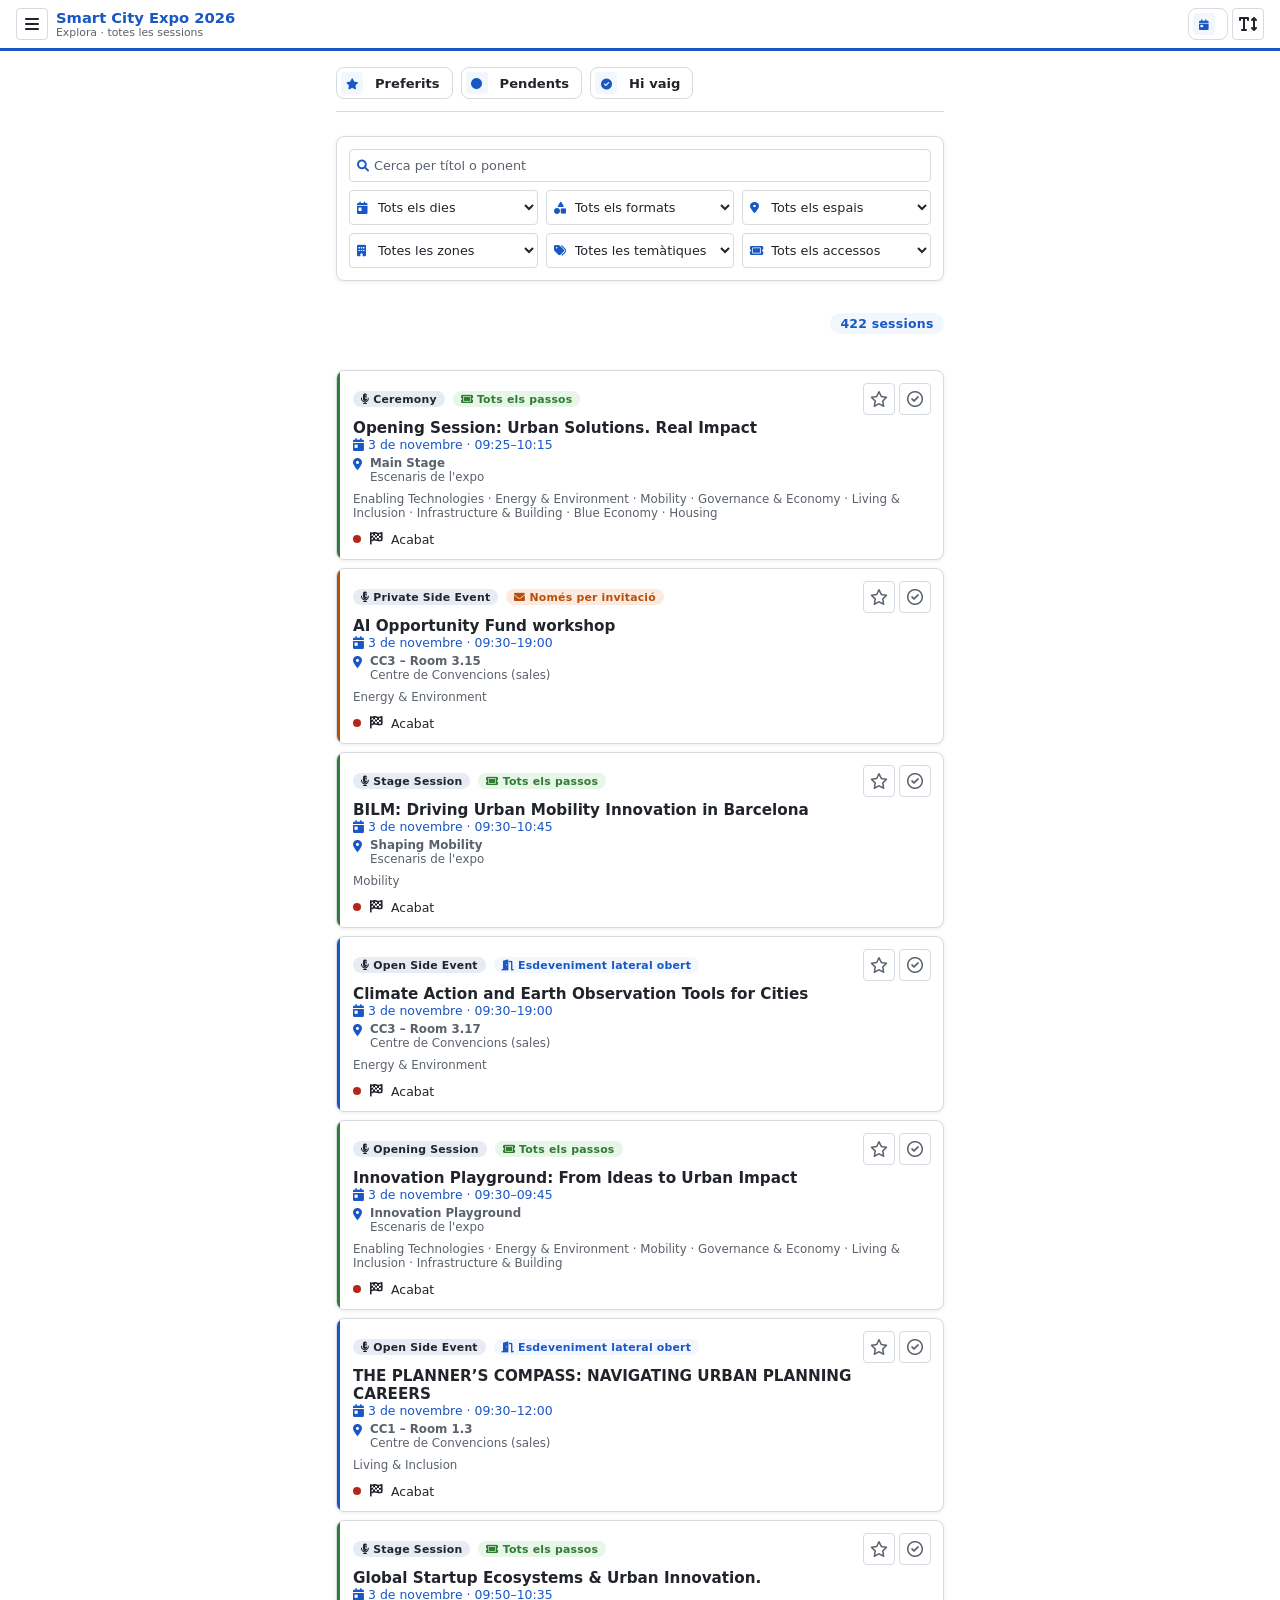
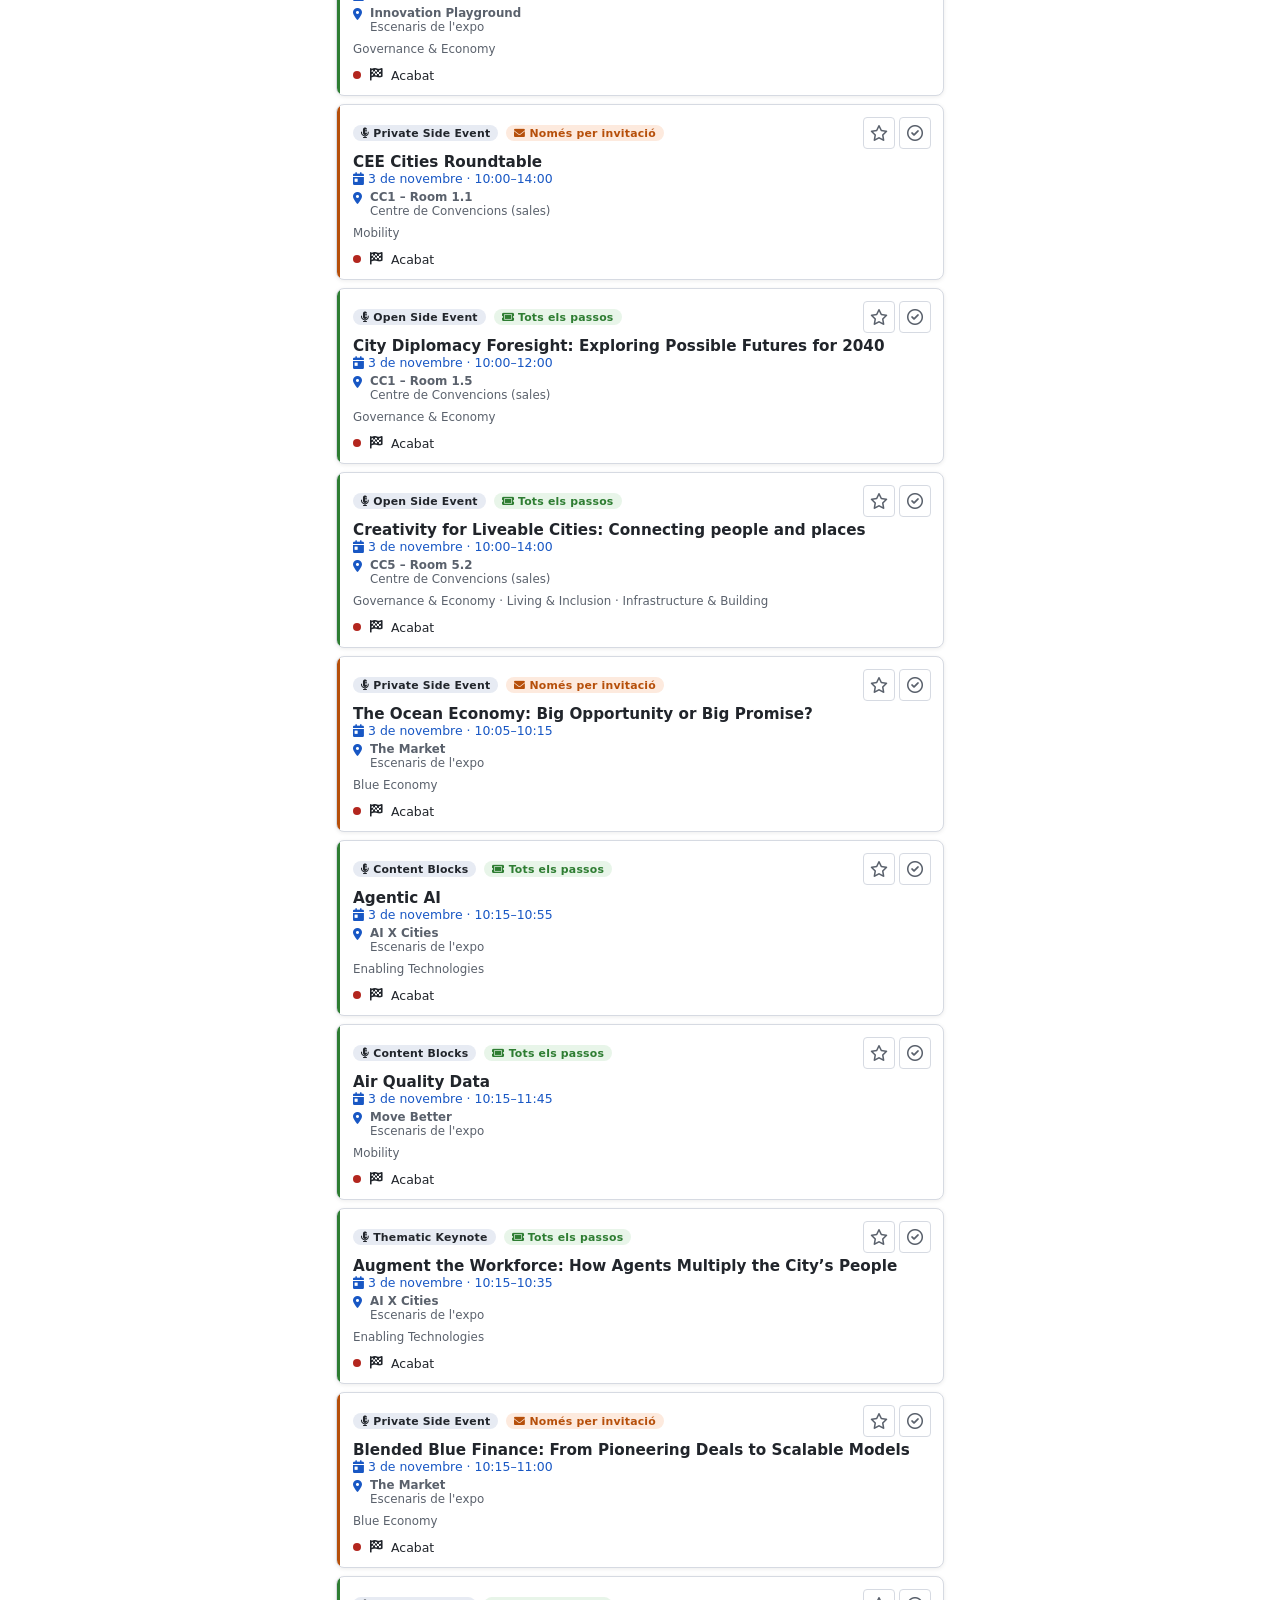
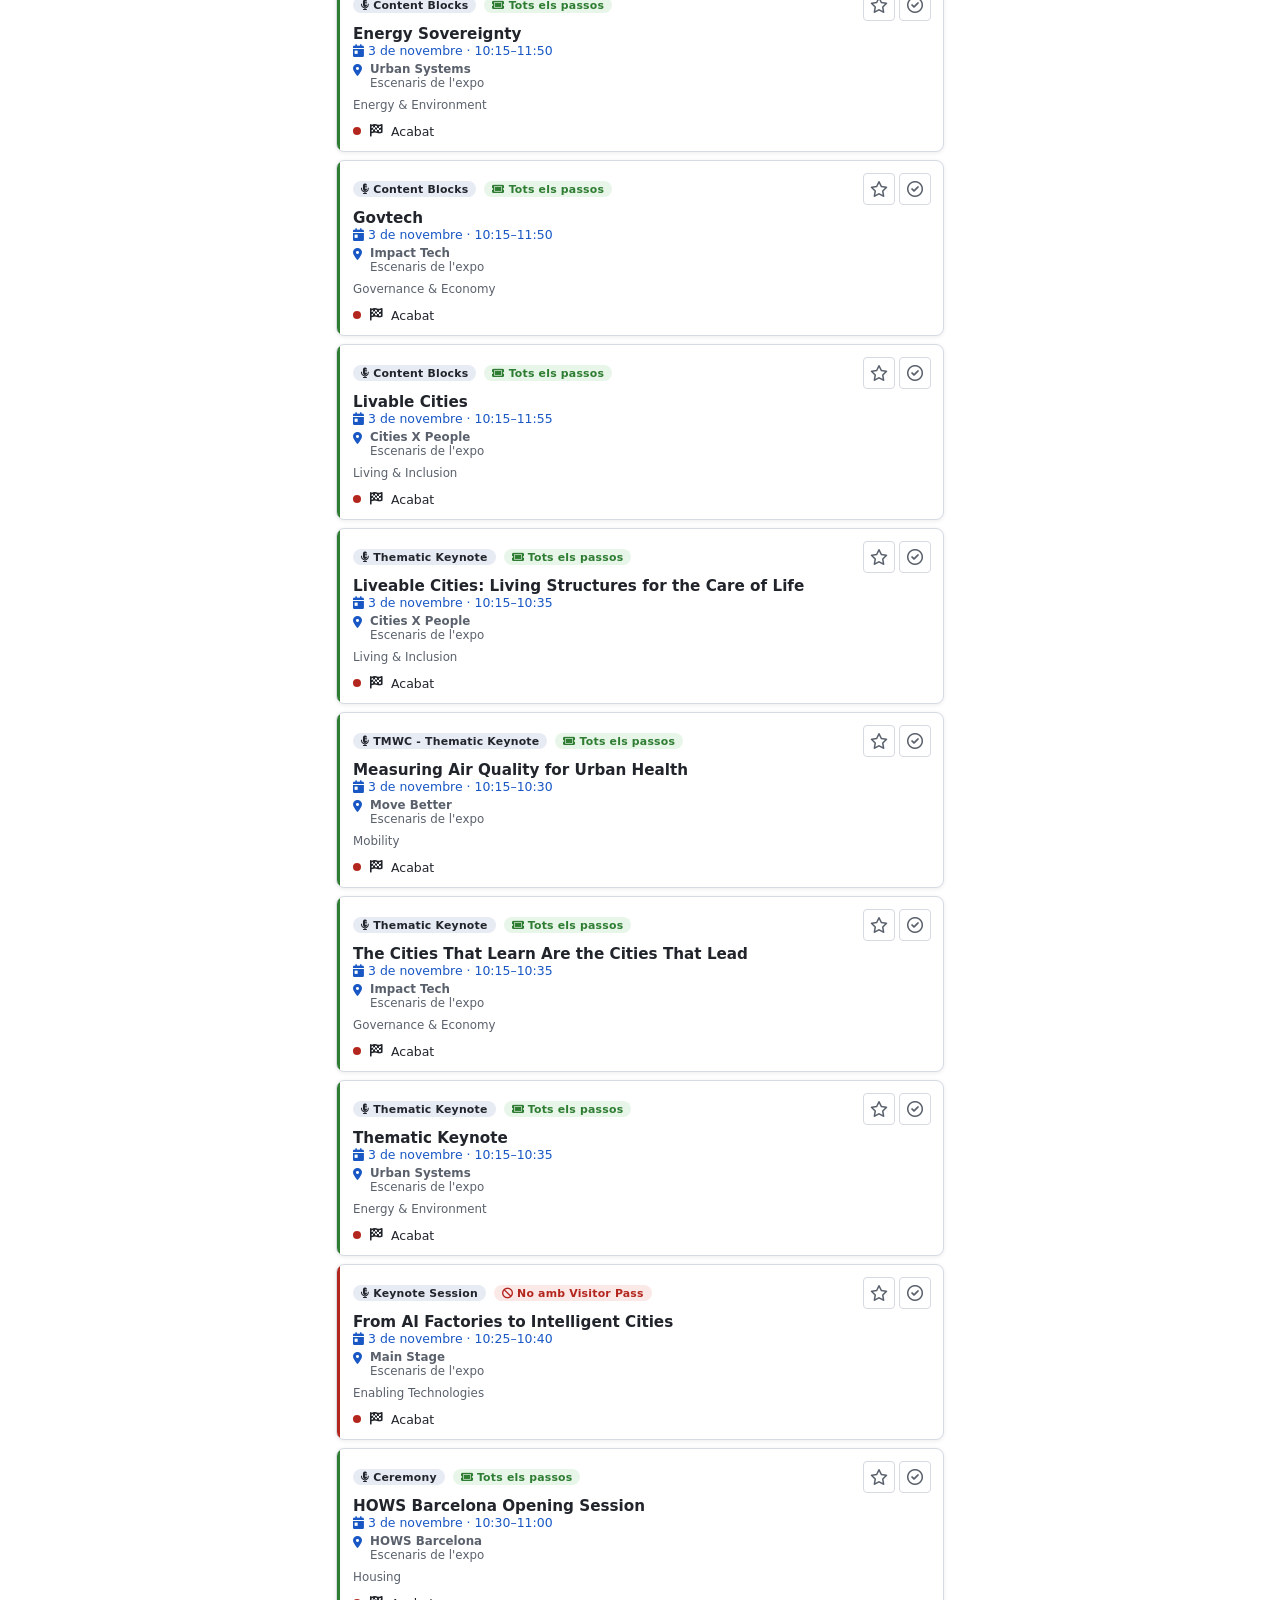
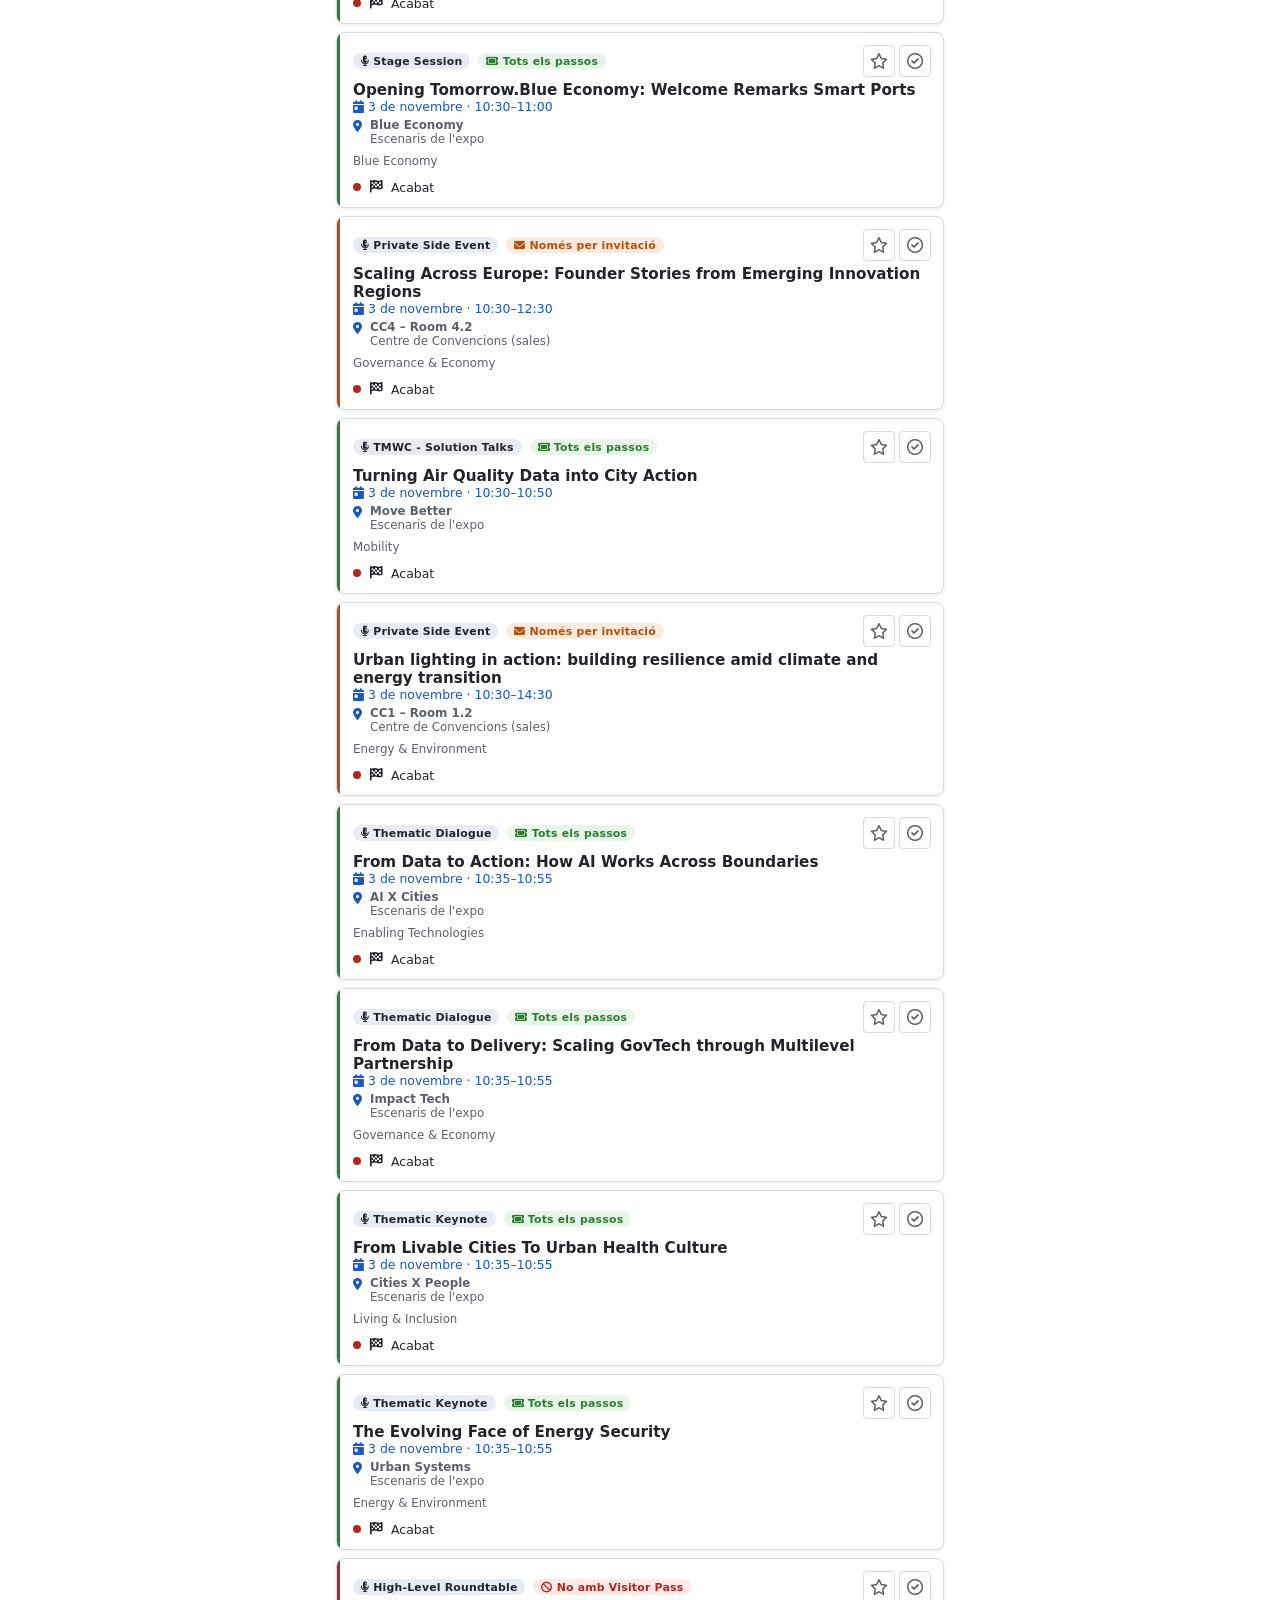
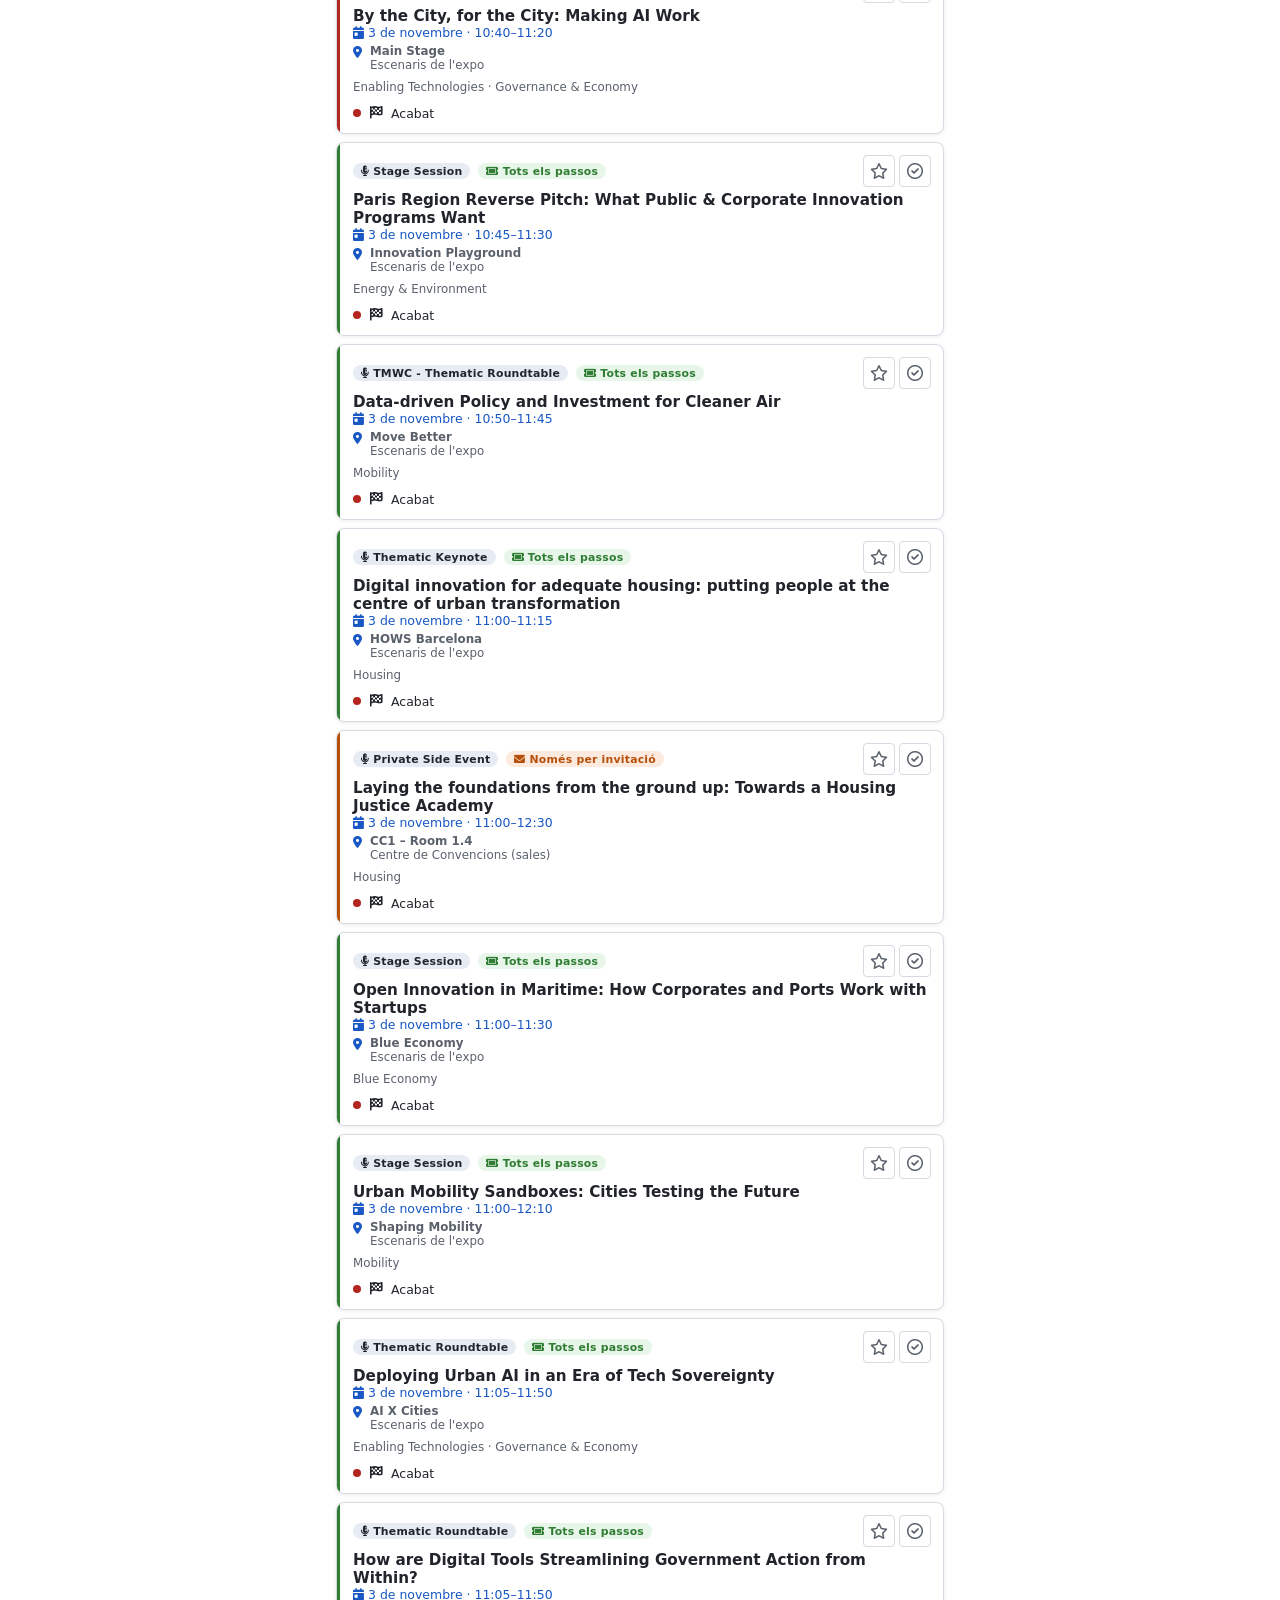
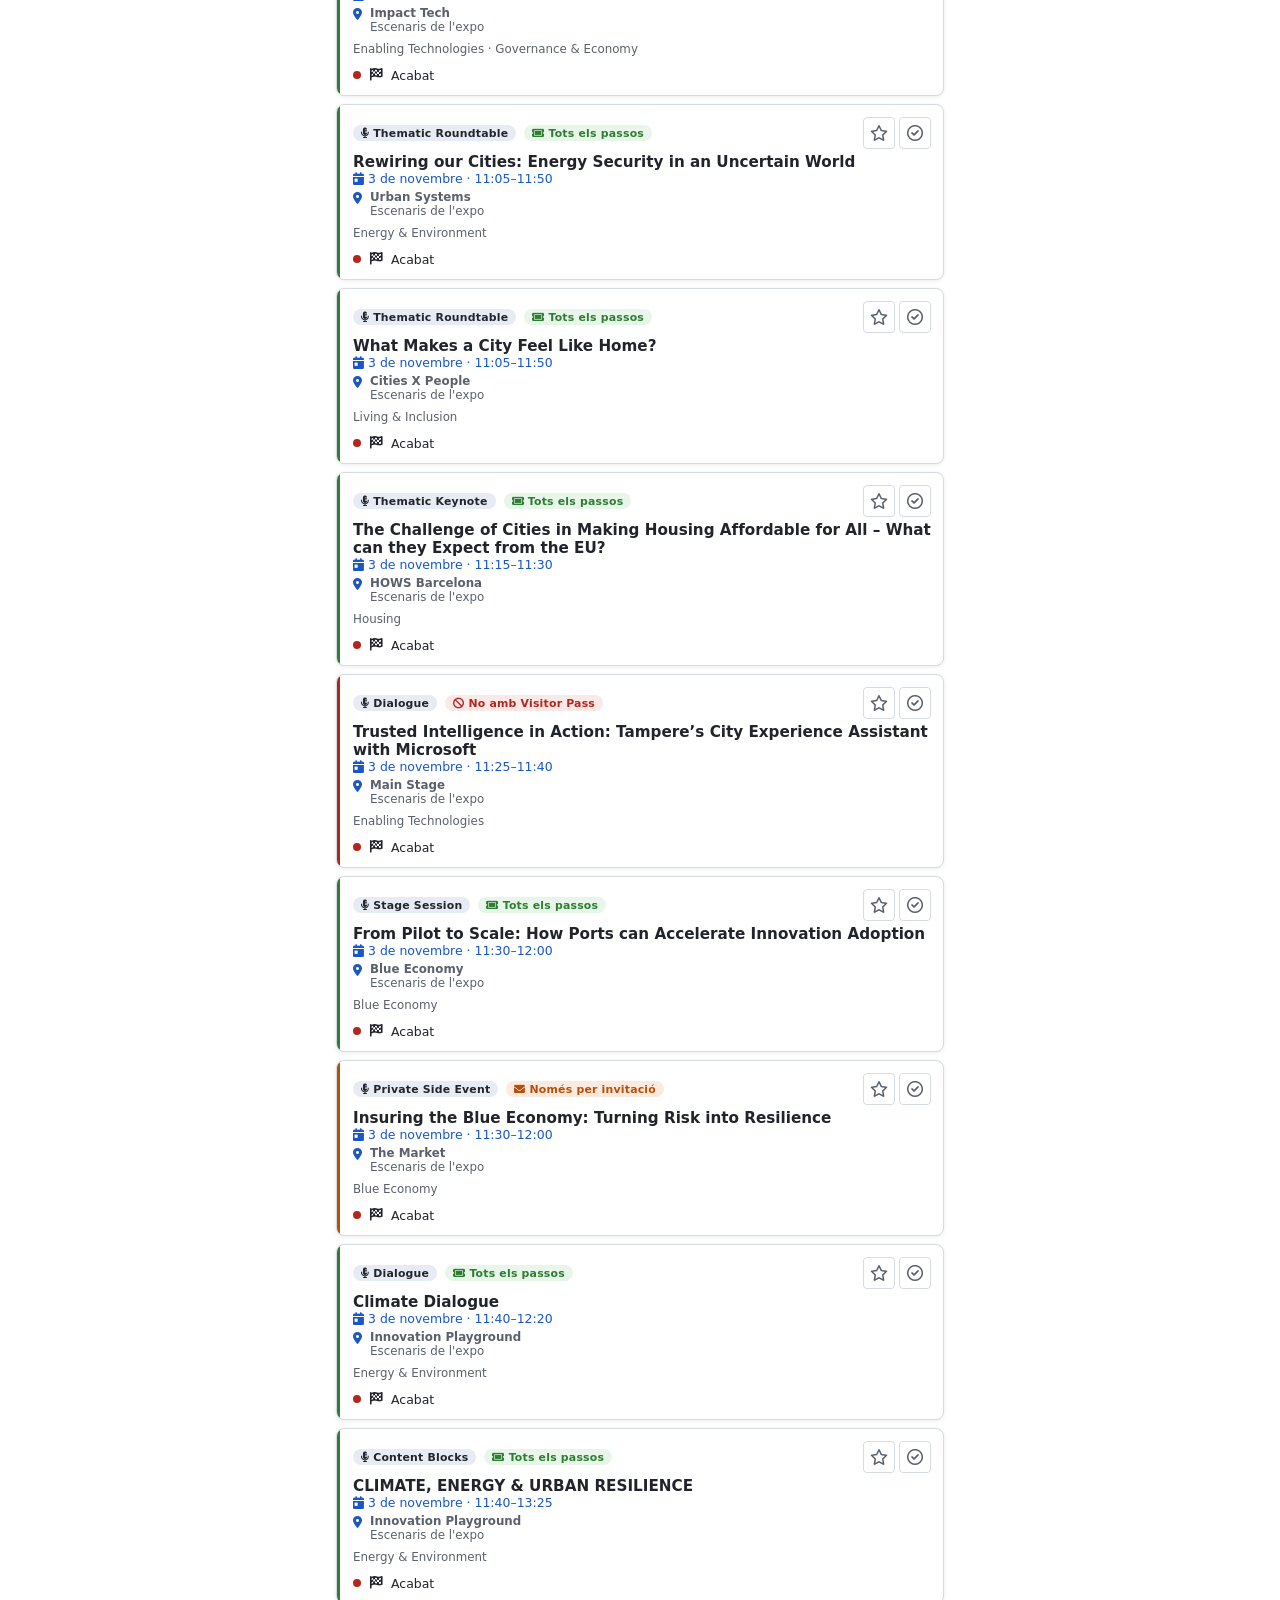
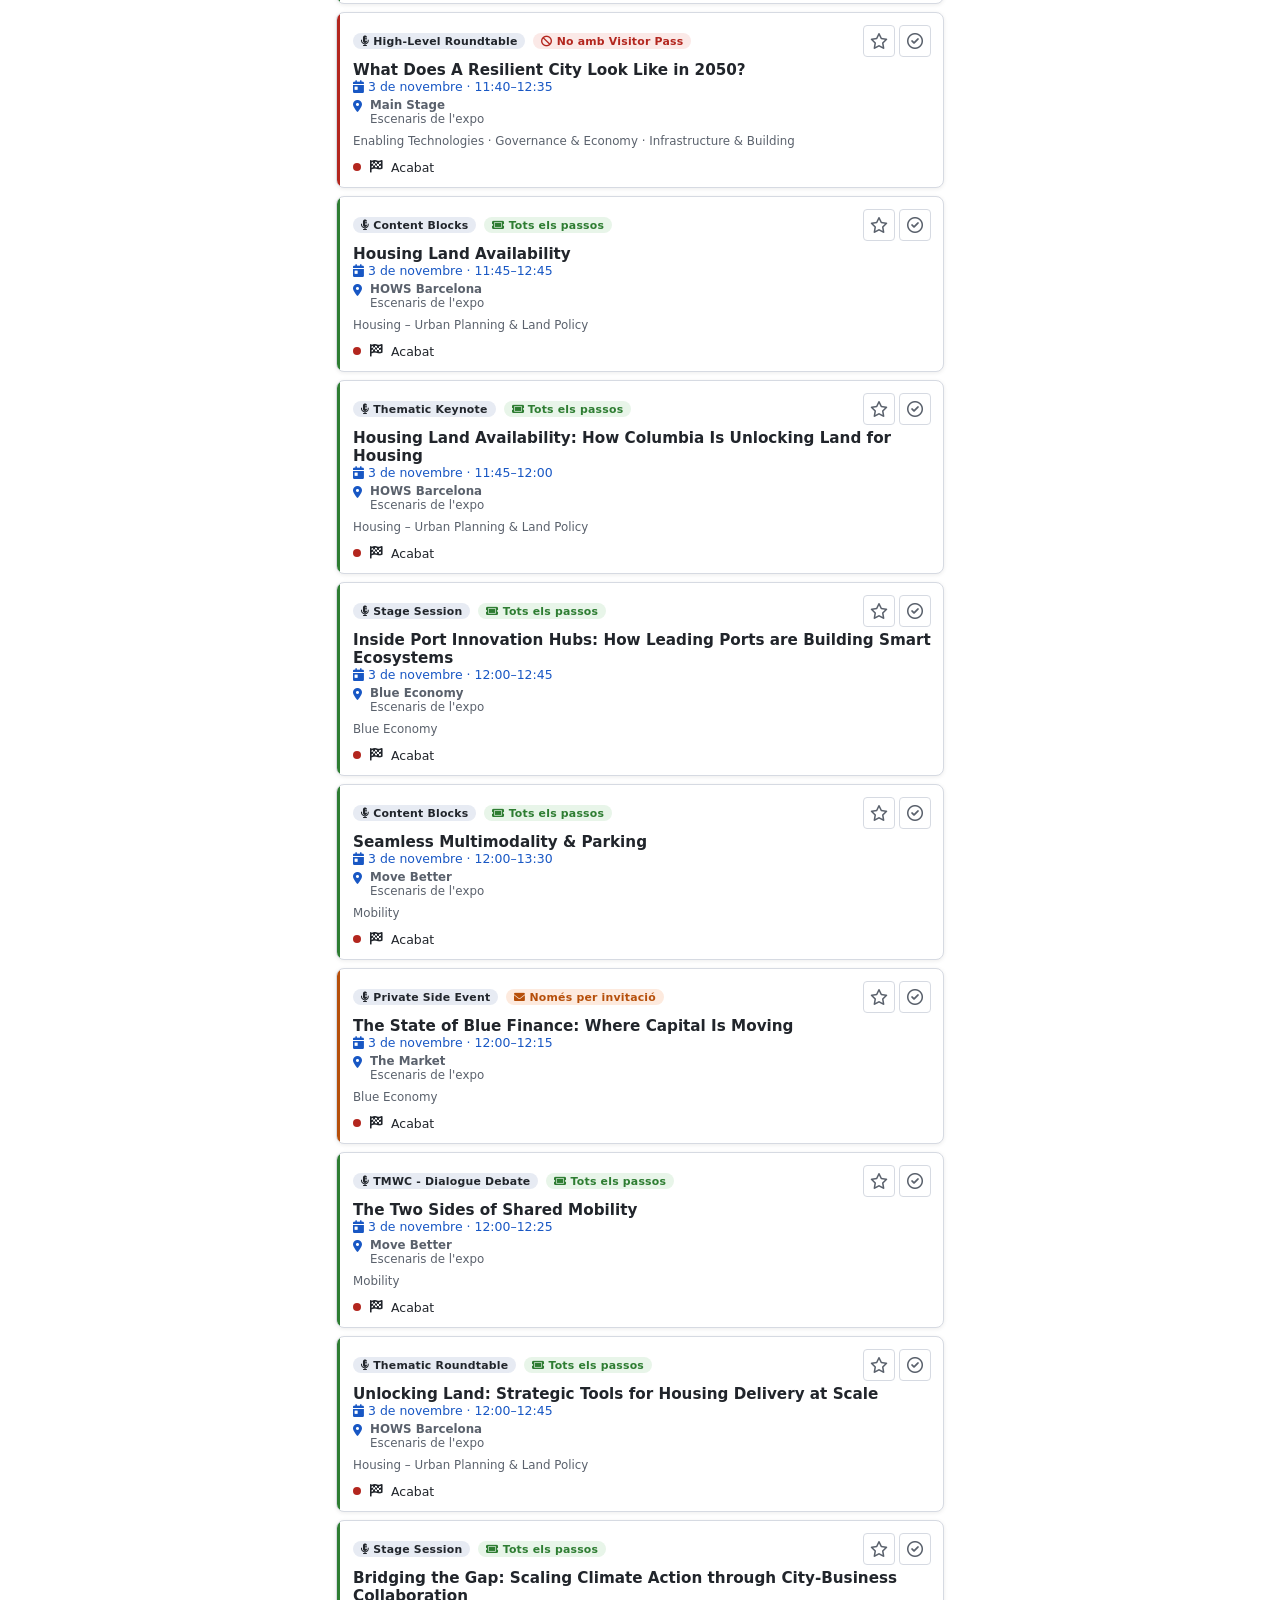
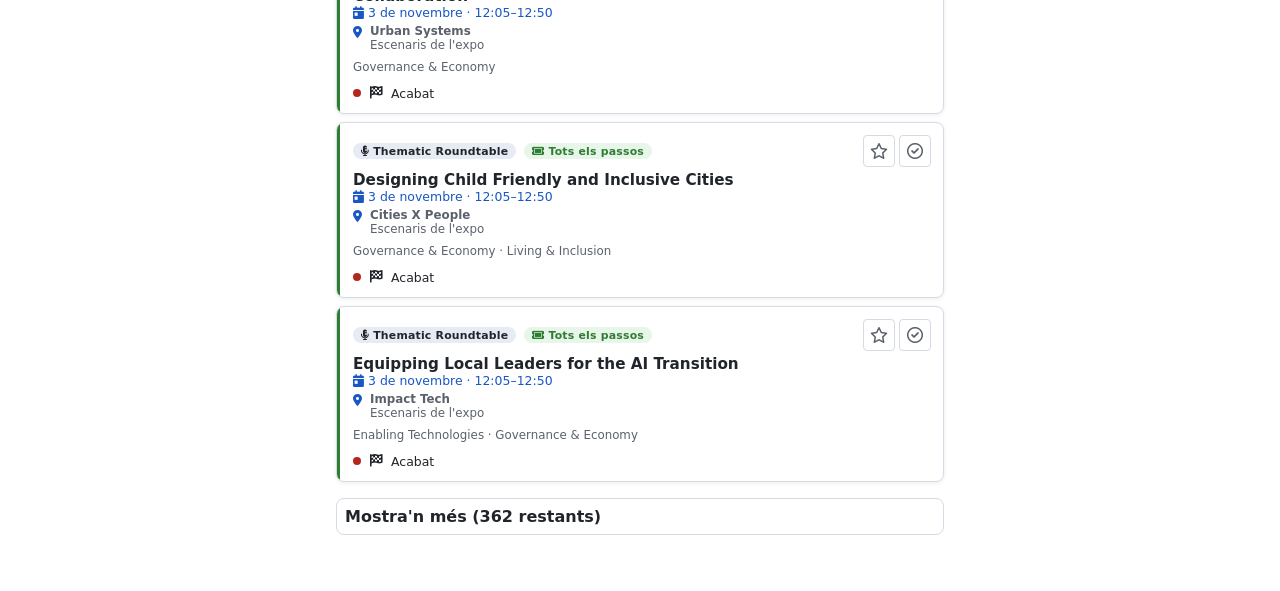
==== index.html @ 7991a7ec "Publish Smart City Expo 2026 guide Co-authored-by: Copilot <223556219+Copilot@users.noreply.github.c" ====
<!doctype html>
<html lang="ca" data-ds-skin="neutra">
<head>
  <meta charset="utf-8">
  <meta name="viewport" content="width=device-width, initial-scale=1, viewport-fit=cover">
  <title>Explora · Smart City Expo 2026</title>
  <meta name="description" content="Cerca i filtra totes les sessions del Smart City Expo World Congress 2026 (guia de butxaca no oficial).">
  <link rel="manifest" href="manifest.json">
  <meta name="theme-color" content="#1857c4">
  <link rel="icon" href="assets/icons/icon.svg" type="image/svg+xml">
  <link rel="stylesheet" href="assets/fontawesome/css/all.min.css">
  <link rel="stylesheet" href="assets/css/tokens.css">
  <link rel="stylesheet" href="assets/css/skins/skin-neutra.css">
  <link rel="stylesheet" href="assets/css/base.css">
  <link rel="stylesheet" href="assets/css/layout.css">
  <link rel="stylesheet" href="assets/css/components/card.css">
  <link rel="stylesheet" href="assets/css/components/badge.css">
  <link rel="stylesheet" href="assets/css/components/alert.css">
  <link rel="stylesheet" href="assets/css/components/status.css">
  <link rel="stylesheet" href="assets/css/components/button.css">
  <link rel="stylesheet" href="assets/css/components/input.css">
  <link rel="stylesheet" href="assets/css/components/empty.css">
  <link rel="stylesheet" href="assets/css/components/spinner.css">
  <link rel="stylesheet" href="assets/css/components/modal.css">
  <link rel="stylesheet" href="assets/css/components/tabbar.css">
  <link rel="stylesheet" href="assets/css/components/typography.css">
  <link rel="stylesheet" href="assets/css/app.css">
  <script src="assets/css/router.js"></script>
  <script src="assets/css/components/modal.js"></script>
  <script src="assets/css/components/tabbar.js"></script>
  <script src="js/config.js"></script>
</head>
<body>
  <a class="ds-skip-link" href="#main-content">Salta al contingut principal</a>

  <header class="sce-header-wrap">
    <div class="ds-site-header">
      <button class="ds-icon-button sce-header__menu-btn" id="btn-open-nav" type="button" aria-haspopup="dialog" aria-controls="dlg-nav" aria-label="Obre el menú de navegació">
        <i class="fa-solid fa-bars" aria-hidden="true"></i>
      </button>
      <div class="ds-site-header__text">
        <p class="ds-site-header__title">Smart City Expo 2026</p>
        <p class="ds-site-header__subtitle" id="sce-header-subtitle">Explora · totes les sessions</p>
      </div>
      <div class="sce-header__actions">
        <button class="ds-button ds-button--sm ds-button--ghost sce-header__date-btn" id="btn-open-plan" type="button" aria-haspopup="dialog" aria-controls="dlg-plan">
          <i class="fa-solid fa-calendar-day" aria-hidden="true"></i>
          <span class="sce-sr-only">Mode Ara / Planificar</span>
        </button>
        <button class="ds-icon-button sce-header__fontsize-btn" id="btn-fontsize" type="button" aria-label="Augmenta la mida de la lletra">
          <i class="fa-solid fa-text-height" aria-hidden="true"></i>
        </button>
      </div>
    </div>
  </header>

  <div id="sce-backup-reminder"></div>

  <main id="main-content" class="ds-main" tabindex="-1">
    <div class="sce-filters" role="group" aria-label="Filtres" style="padding:0 0 var(--ds-space-3);">
      <button class="ds-button ds-button--sm ds-button--ghost" id="btn-filter-preferits" type="button">
        <i class="fa-solid fa-star" aria-hidden="true"></i> Preferits
      </button>
      <button class="ds-button ds-button--sm ds-button--ghost" id="btn-filter-pendents" type="button">
        <i class="fa-solid fa-circle" aria-hidden="true"></i> Pendents
      </button>
      <button class="ds-button ds-button--sm ds-button--ghost" id="btn-filter-triats" type="button">
        <i class="fa-solid fa-circle-check" aria-hidden="true"></i> Hi vaig
      </button>
    </div>

    <div class="sce-explora-toolbar">
      <div class="sce-select-icon">
        <i class="fa-solid fa-magnifying-glass" aria-hidden="true"></i>
        <label class="sce-sr-only" for="sce-search">Cerca per títol o ponent</label>
        <input class="ds-input" type="search" id="sce-search" placeholder="Cerca per títol o ponent" autocomplete="off">
      </div>

      <div class="sce-select-icon">
        <i class="fa-solid fa-calendar-day" aria-hidden="true"></i>
        <label class="sce-sr-only" for="sce-filter-day">Filtra per dia</label>
        <select class="ds-input" id="sce-filter-day">
          <option value="">Tots els dies</option>
        </select>
      </div>

      <div class="sce-select-icon">
        <i class="fa-solid fa-shapes" aria-hidden="true"></i>
        <label class="sce-sr-only" for="sce-filter-format">Filtra per format</label>
        <select class="ds-input" id="sce-filter-format">
          <option value="">Tots els formats</option>
        </select>
      </div>

      <div class="sce-select-icon">
        <i class="fa-solid fa-location-dot" aria-hidden="true"></i>
        <label class="sce-sr-only" for="sce-filter-venue">Filtra per espai</label>
        <select class="ds-input" id="sce-filter-venue">
          <option value="">Tots els espais</option>
        </select>
      </div>

      <div class="sce-select-icon">
        <i class="fa-solid fa-building" aria-hidden="true"></i>
        <label class="sce-sr-only" for="sce-filter-zone">Filtra per zona</label>
        <select class="ds-input" id="sce-filter-zone">
          <option value="">Totes les zones</option>
        </select>
      </div>

      <div class="sce-select-icon">
        <i class="fa-solid fa-tags" aria-hidden="true"></i>
        <label class="sce-sr-only" for="sce-filter-track">Filtra per temàtica</label>
        <select class="ds-input" id="sce-filter-track">
          <option value="">Totes les temàtiques</option>
        </select>
      </div>

      <div class="sce-select-icon">
        <i class="fa-solid fa-ticket" aria-hidden="true"></i>
        <label class="sce-sr-only" for="sce-filter-access">Filtra per accés</label>
        <select class="ds-input" id="sce-filter-access">
          <option value="">Tots els accessos</option>
        </select>
      </div>
    </div>

    <div class="sce-explora-results">
      <span class="ds-badge ds-badge--primary sce-results-pill" id="sce-results-count">0</span>
    </div>

    <div id="sce-explora-list" aria-live="polite" style="display:flex; flex-direction:column; gap: var(--ds-space-2);">
      <p class="ds-text ds-text--sm ds-text--muted sce-loading"><span class="ds-spinner"></span> Carregant el catàleg…</p>
    </div>
  </main>

  <!-- Tabbar amagada (app.css .ds-tabbar) — substituïda pel menú
       hamburguesa (#dlg-nav, més avall). -->
  <nav class="ds-tabbar" aria-label="Navegació principal">
    <a class="ds-tabbar__item" data-tab="index" href="index.html"><i class="fa-solid fa-magnifying-glass" aria-hidden="true"></i><span>Explora</span></a>
    <a class="ds-tabbar__item" data-tab="ara" href="ara.html"><i class="fa-solid fa-bolt" aria-hidden="true"></i><span>Ara</span></a>
  </nav>

  <dialog class="ds-modal ds-modal--sm" id="dlg-plan" aria-labelledby="dlg-plan-title">
    <div class="ds-modal__header">
      <p class="ds-modal__title" id="dlg-plan-title">Ara o planificar?</p>
      <button class="ds-icon-button" data-ds-modal-close aria-label="Tanca"><i class="fa-solid fa-xmark" aria-hidden="true"></i></button>
    </div>
    <div class="ds-modal__body">
      <div class="sce-plan-toggle" role="group" aria-label="Mode">
        <button class="ds-button ds-button--sm" id="btn-mode-ara" type="button">Ara</button>
        <button class="ds-button ds-button--sm ds-button--ghost" id="btn-mode-planificar" type="button">Planificar</button>
      </div>
      <div class="sce-plan-fields" id="sce-plan-fields" hidden>
        <div>
          <label class="ds-text ds-text--sm" for="sce-plan-date">Data</label>
          <input class="ds-input" type="date" id="sce-plan-date">
        </div>
        <div>
          <label class="ds-text ds-text--sm" for="sce-plan-time">Hora</label>
          <input class="ds-input" type="time" id="sce-plan-time">
        </div>
      </div>
      <p class="ds-text ds-text--sm ds-text--muted" style="margin-top:var(--ds-space-3);">Totes les hores són de Barcelona (Europe/Madrid), independentment del teu dispositiu.</p>
    </div>
  </dialog>

  <dialog class="ds-modal ds-modal--sm" id="dlg-nav" aria-labelledby="dlg-nav-title">
    <div class="ds-modal__header">
      <p class="ds-modal__title" id="dlg-nav-title">Menú</p>
      <button class="ds-icon-button" data-ds-modal-close aria-label="Tanca"><i class="fa-solid fa-xmark" aria-hidden="true"></i></button>
    </div>
    <div class="ds-modal__body">
      <nav class="sce-nav-menu" aria-label="Navegació principal">
        <a class="sce-nav-menu__item" data-nav-page="index" href="index.html">
          <span class="sce-nav-menu__icon"><i class="fa-solid fa-magnifying-glass" aria-hidden="true"></i></span>
          <span class="sce-nav-menu__text">
            <span class="sce-nav-menu__title">Explora</span>
            <span class="sce-nav-menu__desc">Cerca i filtra totes les sessions del congrés.</span>
          </span>
        </a>
        <a class="sce-nav-menu__item" data-nav-page="ara" href="ara.html">
          <span class="sce-nav-menu__icon"><i class="fa-solid fa-bolt" aria-hidden="true"></i></span>
          <span class="sce-nav-menu__text">
            <span class="sce-nav-menu__title">Ara</span>
            <span class="sce-nav-menu__desc">Què està en curs, què comença aviat i què ve després.</span>
          </span>
        </a>
      </nav>
      <hr class="sce-nav-menu__divider">
      <div class="sce-backup-actions">
        <button class="ds-button ds-button--sm ds-button--ghost" id="btn-backup-save" type="button">
          <i class="fa-solid fa-download" aria-hidden="true"></i> Desa una còpia
        </button>
        <button class="ds-button ds-button--sm ds-button--ghost" id="btn-backup-restore" type="button">
          <i class="fa-solid fa-upload" aria-hidden="true"></i> Restaura una còpia
        </button>
        <input type="file" id="sce-backup-file" accept="application/json" hidden>
      </div>
      <p class="ds-text ds-text--sm ds-text--muted">Preferits i "hi vaig" es guarden només en aquest navegador — Safari els pot esborrar si no obres l'app en uns dies. Fes una còpia de tant en tant.</p>
      <p class="ds-text ds-text--sm ds-text--muted"><strong>Guia de butxaca no oficial · 3–5 nov, Barcelona.</strong> Sense cap relació amb Fira de Barcelona ni amb l'organització del congrés. Font de les dades: smartcityexpo.com/agenda.</p>
    </div>
  </dialog>

  <dialog class="ds-modal ds-modal--fit" id="dlg-fitxa" aria-labelledby="dlg-fitxa-title">
    <div class="ds-modal__header">
      <p class="ds-modal__title" id="dlg-fitxa-title">Fitxa de la sessió</p>
      <button class="ds-icon-button" data-ds-modal-close aria-label="Tanca"><i class="fa-solid fa-xmark" aria-hidden="true"></i></button>
    </div>
    <div class="ds-modal__body" id="dlg-fitxa-body"></div>
  </dialog>

  <script src="js/fontsize.js"></script>
  <script src="js/navmenu.js"></script>
  <script src="js/planmode.js"></script>
  <script src="js/backup.js"></script>
  <script src="js/explora.js"></script>
</body>
</html>
---- assets/css/tokens.css ----
/* ============================================================
   design-system / tokens.css
   Tokens estructurals compartits (espaiat, radi, ombra, tipografia
   de reserva, transició). NO conté color — el color el defineix
   cada skin (veure skins/), perquè és el que canvia d'identitat
   visual entre apps. Carregar SEMPRE abans d'una skin.
   ============================================================ */

:root {
  /* Escala d'espaiat — substitueix les mesures ad-hoc trobades a
     cada app (px/em barrejats a mapaActes, rem inconsistent a la
     resta). Un sol nom per pas, en rem. */
  --ds-space-1: 0.25rem;
  --ds-space-2: 0.5rem;
  --ds-space-3: 0.75rem;
  --ds-space-4: 1rem;
  --ds-space-5: 1.25rem;
  --ds-space-6: 1.5rem;
  --ds-space-8: 2rem;
  --ds-space-10: 2.5rem;
  --ds-space-12: 3rem;

  /* Escala de radi — basada en justificacioGeneralitat/www (la més
     completa trobada a l'inventari), amb --ds-radius-pill afegit
     per a badges en forma de píndola. */
  --ds-radius-sm: 4px;
  --ds-radius: 8px;
  --ds-radius-lg: 16px;
  --ds-radius-pill: 999px;

  /* Ombres */
  --ds-shadow-sm: 0 1px 4px rgba(0, 0, 0, 0.08);
  --ds-shadow: 0 2px 12px rgba(0, 0, 0, 0.12);
  --ds-shadow-lg: 0 8px 32px rgba(0, 0, 0, 0.16);

  /* Transicions */
  --ds-transition: 180ms ease;

  /* Duotone (Font Awesome Pro) — opacitat de la capa secundària. FA usa 0.4
     per defecte; 0.38 lliga una mica millor amb les capses d'icona. La skin
     fosca la puja (veure skins/skin-contrast.css). Única variable de runtime
     de FA que el design-system fixa; no afecta fa-solid/fa-regular. */
  --fa-secondary-opacity: 0.38;

  /* Tipografia — valor de reserva neutre; cada skin el pot
     sobreescriure (p. ex. skin-ajuntament usa 'Assistant'). */
  --ds-font: system-ui, -apple-system, BlinkMacSystemFont, 'Segoe UI', sans-serif;
  --ds-font-mono: ui-monospace, 'Cascadia Code', 'Consolas', 'SFMono-Regular', 'Menlo', monospace;

  /* Amplada màxima de contingut, per a l'esquelet de pàgina
     (layout.css) — mateix valor que fa servir s360_eix1_seu. */
  --ds-content-max-width: 860px;
}
---- assets/css/skins/skin-neutra.css ----
/* ============================================================
   design-system / skins / skin-neutra.css
   Skin per defecte per a eines personals (ControlDePresencia,
   _panell): blaus/grisos neutres, font de sistema, amb variant
   fosca (basat en el dark mode ja existent a _panell/style.css,
   l'única app amb aquesta implementació).

   Cada regla va sota :root[data-ds-skin="neutra"] perquè
   skin.js pugui alternar skins en calent sense recarregar la
   pàgina (només cal tenir totes les skins carregades i canviar
   l'atribut data-ds-skin de <html>).
   ============================================================ */

:root[data-ds-skin="neutra"] {
  --ds-font: system-ui, -apple-system, BlinkMacSystemFont, 'Segoe UI', sans-serif;

  --ds-color-bg: #eef0f4;
  --ds-color-surface: #ffffff;
  --ds-color-surface-alt: #e7ebf3;
  --ds-color-text: #21252b;
  --ds-color-muted: #5a616c;
  --ds-color-border: #d6dae2;

  --ds-color-primary: #1857c4;
  --ds-color-primary-dark: #0d2a5c;
  --ds-color-primary-light: #e3edfc;
  --ds-color-primary-xlight: #f2f6fd;
  --ds-color-ink-on-primary: #ffffff;

  --ds-color-accent: #e2650f;
  --ds-color-accent-bg: #fdeade;

  /* Verd triat perquè coincideix, de manera independent, amb
     _panell (--running) i amb justificacioGeneralitat/www
     (--c-success) — senyal fiable de "verd d'èxit" real. */
  --ds-color-success: #2e7d32;
  --ds-color-success-bg: #e8f5e9;

  --ds-color-warning: #b64f0a;
  --ds-color-warning-bg: #fdeade;

  /* ControlDePresencia feia servir el mateix to per warning i
     danger; aquí es diferencien amb un vermell real (com
     justificacioGeneralitat/www), disponible per si mai cal. */
  --ds-color-danger: #b3261e;
  --ds-color-danger-bg: #fbe9e7;

  --ds-focus-ring: 0 0 0 3px rgba(24, 87, 196, 0.35);
}

@media (prefers-color-scheme: dark) {
  :root[data-ds-skin="neutra"] {
    --ds-color-bg: #16181d;
    --ds-color-surface: #1f2228;
    --ds-color-surface-alt: #262a31;
    --ds-color-text: #eeeeee;
    --ds-color-muted: #999999;
    --ds-color-border: #333333;

    --ds-color-primary-light: #1c2c47;
    --ds-color-primary-xlight: #182335;

    --ds-color-success-bg: #16281a;
    --ds-color-warning-bg: #33220f;
    --ds-color-danger-bg: #331615;

    --ds-focus-ring: 0 0 0 3px rgba(93, 149, 231, 0.45);
  }
}
---- assets/css/base.css ----
/* ============================================================
   design-system / base.css
   Reset mínim + estils d'element natiu. Depèn de tokens.css i
   d'una skin ja carregada (usa variables --ds-color-*).
   ============================================================ */

* {
  box-sizing: border-box;
}

html {
  background: var(--ds-color-bg);
}

body {
  margin: 0;
  font-family: var(--ds-font);
  color: var(--ds-color-text);
  background: var(--ds-color-bg);
  min-height: 100vh;
  display: flex;
  flex-direction: column;
}

a {
  color: inherit;
}

/* Codi. `pre` i `code` en monoespai; un `<code>` inline «pelat» (fora
   d'un `<pre>`) ja queda com una etiqueta amb fons subtil — mateix
   aspecte que .ds-code (components/typography.css). Els blocs multilínia
   fan servir .ds-code-block (components/code.css). */
code,
kbd,
samp,
pre {
  font-family: var(--ds-font-mono);
}

:not(pre) > code {
  font-size: 0.86em;
  padding: 0.12em 0.4em;
  border-radius: var(--ds-radius-sm);
  /* Relatiu al color del text del context: chip gris sobre fons clar,
     chip translúcid clar sobre fons de color (peu, .ds-panel--solid…). */
  background: color-mix(in srgb, currentColor 8%, transparent);
  border: 1px solid color-mix(in srgb, currentColor 18%, transparent);
}

button,
select,
input,
textarea {
  font: inherit;
}

button,
select,
input {
  border-radius: var(--ds-radius-sm);
}

button:focus-visible,
select:focus-visible,
input:focus-visible,
a:focus-visible,
summary:focus-visible {
  outline: none;
  box-shadow: var(--ds-focus-ring);
}

/* Enllaç "Salta al contingut" — patró ja present a
   ControlDePresencia (main.css), generalitzat aquí. */
.ds-skip-link {
  position: absolute;
  left: -9999px;
  top: var(--ds-space-4);
  z-index: 1000;
  background: var(--ds-color-primary);
  color: var(--ds-color-ink-on-primary);
  padding: var(--ds-space-3) var(--ds-space-4);
  border-radius: var(--ds-radius-sm);
}

.ds-skip-link:focus {
  left: var(--ds-space-4);
}
---- assets/css/layout.css ----
/* ============================================================
   design-system / layout.css
   Esquelet de pàgina — modelat sobre s360_eix1_seu/index.html
   (secció 9.1 de l'anàlisi): barra utilitària, capçalera amb
   logotip, breadcrumb, títol de pàgina, contenidor principal i
   peu. No conté components solts (targetes, botons...) — això
   viu a components/.
   ============================================================ */

/* ── Barra utilitària superior ─────────────────────────────── */
.ds-topbar {
  background: var(--ds-color-primary-light);
  font-size: 0.82rem;
  padding: var(--ds-space-2) var(--ds-space-6);
  display: flex;
  justify-content: flex-end;
  gap: var(--ds-space-6);
}

.ds-topbar a {
  color: var(--ds-color-primary-dark);
  text-decoration: none;
  font-weight: 600;
}

.ds-topbar a:hover {
  text-decoration: underline;
}

/* Contingut estàndard de la topbar, farcit per `topbar.js` (selector
   de skin + avatar + botó de sortir). Marcatge: un únic
   <div class="ds-topbar" data-ds-topbar ...></div>. */
.ds-topbar__skin-switcher {
  display: inline-flex;
  gap: var(--ds-space-2);
}

.ds-topbar__skin-btn {
  background: transparent;
  border: 1px solid transparent;
  color: var(--ds-color-primary-dark);
  font: inherit;
  font-weight: 600;
  font-size: 0.82rem;
  padding: var(--ds-space-1) var(--ds-space-2);
  border-radius: var(--ds-radius-sm);
  cursor: pointer;
}

.ds-topbar__skin-btn:hover {
  text-decoration: underline;
}

.ds-topbar__skin-btn.is-active {
  background: var(--ds-color-primary);
  color: var(--ds-color-ink-on-primary);
  text-decoration: none;
}

.ds-topbar__user {
  display: inline-flex;
  align-items: center;
  gap: var(--ds-space-2);
}

/* Botó de sortir: més petit que .ds-icon-button per defecte, perquè
   faci joc amb l'avatar --sm (28px) del seu costat. */
.ds-topbar__logout {
  width: 28px;
  height: 28px;
  font-size: 0.75rem;
}

/* ── Capçalera del lloc ────────────────────────────────────── */
.ds-site-header {
  background: var(--ds-color-surface);
  border-bottom: 3px solid var(--ds-color-primary);
  padding: var(--ds-space-4) var(--ds-space-6);
  display: flex;
  align-items: center;
  gap: var(--ds-space-4);
}

.ds-site-header__logo-wrap {
  display: inline-flex;
  align-items: center;
  justify-content: center;
  background: var(--ds-color-primary);
  border-radius: var(--ds-radius-sm);
  padding: var(--ds-space-2) var(--ds-space-3);
  min-width: 50px;
  min-height: 42px;
  flex-shrink: 0;
}

.ds-site-header__logo {
  height: 26px;
  width: auto;
  display: block;
}

.ds-site-header__text {
  border-left: 1px solid var(--ds-color-border);
  padding-left: var(--ds-space-4);
}

.ds-site-header__title {
  margin: 0;
  font-size: 1rem;
  font-weight: 700;
  color: var(--ds-color-primary);
  line-height: 1.2;
}

.ds-site-header__subtitle {
  margin: 0;
  font-size: 0.8rem;
  color: var(--ds-color-muted);
  font-weight: 300;
}

/* ── Breadcrumb ────────────────────────────────────────────── */
.ds-breadcrumb {
  background: var(--ds-color-surface);
  padding: var(--ds-space-2) var(--ds-space-6);
  font-size: 0.8rem;
  color: var(--ds-color-muted);
  border-bottom: 1px solid var(--ds-color-border);
}

.ds-breadcrumb a {
  color: var(--ds-color-primary);
  text-decoration: none;
}

.ds-breadcrumb a:hover {
  text-decoration: underline;
}

.ds-breadcrumb__sep {
  margin: 0 var(--ds-space-2);
}

/* ── Contenidor principal ──────────────────────────────────── */
.ds-main {
  flex: 1;
  max-width: var(--ds-content-max-width);
  width: 100%;
  margin: var(--ds-space-8) auto;
  padding: 0 var(--ds-space-4);
  display: flex;
  flex-direction: column;
  gap: var(--ds-space-6);
}

/* Variant d'amplada completa: el contingut ocupa tot l'ample del
   viewport amb marges laterals fixos, en lloc de quedar centrat en una
   columna de --ds-content-max-width. Per a pàgines amb taules amples,
   editors costat a costat, dashboards, etc. (patró usat abans per
   estilguia amb un override cru; ara és aquest modificador). */
.ds-main--wide {
  max-width: none;
  margin-top: var(--ds-space-3);
  margin-bottom: var(--ds-space-8);
  padding-left: var(--ds-space-12);
  padding-right: var(--ds-space-12);
}

/* Si una pàgina --wide porta barra lateral (.ds-layout), la barra queda
   gairebé enganxada a la vora esquerra del viewport. */
.ds-main--wide:has(> .ds-layout) {
  padding-left: var(--ds-space-2);
}

@media (max-width: 720px) {
  .ds-main--wide {
    padding-left: var(--ds-space-4);
    padding-right: var(--ds-space-4);
  }
}

/* Shell pla «a sang» — shell PER DEFECTE de les apps d'eina / dashboard / editor (README §
   "Shell pla per a apps d'eina"): el contingut omple tot l'ample sota el chrome, sense marge ni
   padding, sense targetes; les zones (barres laterals + àrea central) s'enganxen entre elles i
   al menú de dalt, separades només per un traç vertical fi que va SEMPRE de dalt (chrome) fins a
   baix. El .ds-main centrat (o --wide) queda per a pàgines de lectura / formularis / graella de
   targetes.

   DUES MODALITATS, segons si la pàgina porta <footer class="ds-footer"> a continuació:
   · SENSE peu (app d'eina "pura", p. ex. un editor): el <body> es fixa a l'alçada del viewport
     i cada zona fa scroll INTERN — el traç no s'escurça mai perquè el shell no s'allarga.
   · AMB peu: scroll de pàgina normal, el peu queda a sota; el `flex: 1` de .ds-main--flush +
     .ds-zones estira les columnes de sota el chrome fins al peu encara que el contingut sigui
     curt (les barres laterals van «a sang» amb el chrome i el peu). El traç arriba igualment
     de dalt a baix perquè les columnes estan estirades (align-items: stretch).

   Selector `.ds-main.ds-main--flush` (doble classe, a diferència de `.ds-main--wide`) a
   propòsit: hi ha apps que sobreescriuen `.ds-main` sencer al seu `app.css` (p. ex. `estilguia`),
   i un modificador d'una sola classe hi perdria per ordre de font. */
.ds-main.ds-main--flush {
  max-width: none;
  margin: 0;
  padding: 0;
  gap: 0;
  background: var(--ds-color-surface);
  /* `flex: 1` (heretat de .ds-main): quan el contingut és curt, el <main> omple tot l'espai de
     sota el chrome fins al peu — les barres laterals van «a sang» amb el chrome i el peu. Quan
     el contingut és llarg, creix i el peu baixa. */
}

/* Graella de zones dins .ds-main--flush. Per defecte, tantes columnes iguals com zones; una app
   fixa amplades pròpies posant `--ds-zones-columns` (inline o en una classe pròpia), p. ex.
   `--ds-zones-columns: 320px minmax(0, 1fr) 320px` per a dos rails laterals fixos.
   `align-items: stretch` estira totes les columnes a la mateixa alçada → el traç separador
   arriba SEMPRE de dalt (chrome) fins a baix (peu). */
.ds-zones {
  display: grid;
  flex: 1;
  gap: 0;
  align-items: stretch;
  grid-auto-flow: column;
  grid-auto-columns: minmax(0, 1fr);
  grid-template-columns: var(--ds-zones-columns, none);
}

/* Cada columna del shell pla. El traç separador va SOBRE .ds-zone (el contenidor de la columna),
   mai sobre un bloc intern — així la línia és contínua encara que la zona apili sub-seccions
   (p. ex. una barra d'eines sobre un canvas). Cap fons ni vora de targeta. */
.ds-zone {
  min-width: 0;
  padding: var(--ds-space-6);
}

/* Zona de contingut amb ritme vertical automàtic entre els seus blocs
   directes (títol, paràgrafs, seccions, graelles…) — perquè una pàgina
   de lectura dins el shell pla no quedi enganxada sense haver
   d'embolcallar-ho tot en .stack. Opt-in perquè les zones que
   gestionen el propi layout (flex/grid amb gap, com les barres d'eines
   d'un editor) no s'hi vegin afectades. */
.ds-zone--flow > * + * {
  margin-top: var(--ds-space-5);
}

.ds-zone--flow > :is(h1, h2, h3, .ds-heading, .ds-page-title) + * {
  margin-top: var(--ds-space-3);
}

/* Zona que conté una llista de navegació «a sang» (.ds-toc / .ds-sidebar__list): sense padding,
   així les vores i el hover de cada fila arriben d'extrem a extrem de la columna. Els blocs que
   no són llista (un títol, un peu) es paddegen ells mateixos. */
.ds-zone--nav {
  padding: 0;
}

.ds-zone + .ds-zone {
  border-left: 1px solid var(--ds-color-border);
}

/* ── Zones redimensionables (opt-in: zones-resize.js) ──────────
   Amb data-ds-zones-resizable, `zones-resize.js` insereix un tirador
   .ds-zones__resize-handle sobre cada traç que separa una columna px
   d'una de flexible. El traç el dibuixa el ::before del tirador (no
   el border de .ds-zone, que s'amaga) perquè s'il·lumini en fer
   hover / arrossegar. */
.ds-zones[data-ds-zones-resizable] {
  position: relative;
}

.ds-zones[data-ds-zones-resizable] > .ds-zone + .ds-zone {
  border-left-color: transparent;
}

.ds-zones__resize-handle {
  position: absolute;
  top: 0;
  bottom: 0;
  width: 11px;
  margin-left: -5px;
  padding: 0;
  border: 0;
  background: transparent;
  cursor: col-resize;
  z-index: 5;
  touch-action: none;
}

.ds-zones__resize-handle::before {
  content: '';
  position: absolute;
  top: 0;
  bottom: 0;
  left: 5px;
  width: 1px;
  background: var(--ds-color-border);
  transition: background var(--ds-transition), width var(--ds-transition), left var(--ds-transition);
}

.ds-zones__resize-handle:hover::before,
.ds-zones__resize-handle:focus-visible::before,
.ds-zones__resize-handle.is-dragging::before {
  background: var(--ds-color-primary);
  width: 3px;
  left: 4px;
}

.ds-zones__resize-handle:focus-visible {
  outline: none;
}

/* Botó rodó per plegar / desplegar el primer rail. Se situa sobre el
   traç, a prop de dalt; quan el rail està plegat, es queda enganxat a
   la vora esquerra. */
.ds-zones__toggle {
  position: absolute;
  top: var(--ds-space-4);
  transform: translateX(-50%);
  z-index: 6;
  width: 24px;
  height: 24px;
  display: inline-flex;
  align-items: center;
  justify-content: center;
  padding: 0;
  border: 1px solid var(--ds-color-border);
  border-radius: 50%;
  background: var(--ds-color-surface);
  color: var(--ds-color-muted);
  font-size: 10px;
  cursor: pointer;
  transition: color var(--ds-transition), border-color var(--ds-transition), left var(--ds-transition);
}

.ds-zones__toggle:hover,
.ds-zones__toggle:focus-visible {
  color: var(--ds-color-primary);
  border-color: var(--ds-color-primary);
  outline: none;
}

.ds-zone.is-collapsed {
  padding: 0;
  overflow: hidden;
}

/* Amb un rail plegat, el traç torna a ser visible entre la vora i el
   contingut (ja no hi ha tirador que el dibuixi), i la zona de
   contingut es desplaça cap a dins perquè el botó rodó (enganxat a la
   vora) no li trepitgi el títol. Primer rail plegat → la zona SEGÜENT;
   rail dret plegat → la zona ANTERIOR (`:has(+ .is-collapsed)`). */
.ds-zones[data-ds-zones-resizable] > .ds-zone.is-collapsed + .ds-zone {
  border-left-color: var(--ds-color-border);
  padding-left: var(--ds-space-10);
}
.ds-zones[data-ds-zones-resizable] > .ds-zone:has(+ .ds-zone.is-collapsed) {
  padding-right: var(--ds-space-10);
}

@media (max-width: 960px) {
  .ds-zones__resize-handle,
  .ds-zones__toggle {
    display: none;
  }

  /* Sota 960px les zones s'apilen: el "plegat" no té sentit, es mostra. */
  .ds-zone.is-collapsed {
    padding: var(--ds-space-6);
    overflow: visible;
  }

  .ds-zones[data-ds-zones-resizable] > .ds-zone.is-collapsed + .ds-zone {
    padding-left: var(--ds-space-6);
  }
}

/* Shell pla SENSE <footer class="ds-footer"> (app d'eina "pura", p. ex. un editor a pantalla
   completa): el <body> es fixa a l'alçada del viewport i cada zona fa scroll INTERN, en lloc que
   una zona alta allargui la pàgina. Amb peu (cas per defecte de les plantilles) aquest bloc no
   s'aplica: la pàgina fa scroll normal i el peu queda a sota. Requereix que .ds-main--flush sigui
   fill directe del <body>. Mateix ús de :has() que .ds-main--wide:has(> .ds-layout). */
body:has(> .ds-main.ds-main--flush):not(:has(> .ds-footer)) {
  height: 100vh;
  overflow: hidden;
}

body:has(> .ds-main.ds-main--flush):not(:has(> .ds-footer)) > .ds-main.ds-main--flush,
body:has(> .ds-main.ds-main--flush):not(:has(> .ds-footer)) .ds-zones {
  min-height: 0;
}

/* Sense peu, la fila del grid de zones ha de ser EXACTAMENT l'alçada del contenidor (no `auto`,
   que creixeria amb el contingut de la columna més alta i deixaria les zones sense alçada
   acotada). Així `.ds-zone { overflow-y: auto }` — i qualsevol cadena flex interna d'una zona
   (p. ex. un `.ds-accordion` amb una secció que ha d'omplir i fer scroll) — funciona. */
body:has(> .ds-main.ds-main--flush):not(:has(> .ds-footer)) .ds-zones {
  grid-auto-rows: minmax(0, 1fr);
}

body:has(> .ds-main.ds-main--flush):not(:has(> .ds-footer)) .ds-zone {
  min-height: 0;
  overflow-y: auto;
}

@media (max-width: 960px) {
  body:has(> .ds-main.ds-main--flush):not(:has(> .ds-footer)) {
    height: auto;
    overflow: visible;
  }

  body:has(> .ds-main.ds-main--flush):not(:has(> .ds-footer)) .ds-zone {
    overflow-y: visible;
  }

  .ds-zones {
    grid-auto-flow: row;
    grid-template-columns: 1fr;
    /* Files a l'alçada del seu contingut, no estirades per omplir el shell
       (evita espai buit sota una zona curta quan s'apilen). */
    align-content: start;
  }

  .ds-zone + .ds-zone {
    border-left: none;
    border-top: 1px solid var(--ds-color-border);
  }
}

/* ── Títol de pàgina ───────────────────────────────────────── */
.ds-page-title {
  margin: 0;
  font-size: 1.35rem;
  font-weight: 700;
  color: var(--ds-color-primary);
  padding-bottom: var(--ds-space-2);
  border-bottom: 2px solid var(--ds-color-primary-light);
}

/* Variant "hero": el títol d'una capçalera centrada i destacada
   (p. ex. la primera pantalla d'una home-page), sense la vora
   inferior de separació (ja no hi ha contingut de pàgina a sota
   immediatament) i una mica més gran. Combina amb
   .ds-page-subtitle--hero. */
.ds-page-title--hero {
  font-size: 2.1rem;
  border-bottom: none;
  margin-top: var(--ds-space-3);
}

.ds-page-subtitle--hero {
  font-size: 1rem;
}

.ds-page-subtitle {
  margin: var(--ds-space-1) 0 0;
  font-size: 0.9rem;
  color: var(--ds-color-muted);
  font-weight: 300;
}

/* El subtítol forma part del bloc del títol: separació fixa de
   var(--ds-space-2) sigui quin sigui el context (dins .ds-main centrat,
   dins una .ds-zone del shell pla, dins una .ds-card…). */
.ds-page-title + .ds-page-subtitle {
  margin-top: var(--ds-space-2);
}

/* Dins de .ds-main (flex amb gap: var(--ds-space-6)) cal cancel·lar
   aquest gap perquè el resultat sigui el mateix var(--ds-space-2). */
.ds-main > .ds-page-title + .ds-page-subtitle {
  margin-top: calc(var(--ds-space-2) - var(--ds-space-6));
}

/* ── Peu institucional ─────────────────────────────────────── */
.ds-footer {
  background: var(--ds-color-primary);
  color: rgba(255, 255, 255, 0.85);
  padding: var(--ds-space-5) var(--ds-space-6);
  font-size: 0.78rem;
  font-weight: 300;
  text-align: center;
}

.ds-footer a {
  color: rgba(255, 255, 255, 0.9);
}

.ds-footer strong {
  color: #ffffff;
  font-weight: 700;
}

/* ── Transicions de navegació ────────────────────────────────
   `router.js` (opcional) canvia de pàgina sense recàrrega dins
   document.startViewTransition(); quan cau a la navegació completa
   (pla B, o sense router.js), aquesta regla fa el mateix crossfade
   entre documents (View Transitions MPA). El chrome porta
   view-transition-name propi perquè es mantingui fix (no fa fade); només
   #main-content fa la transició. Els navegadors sense View Transitions
   ignoren tot això i fan navegació normal. */
@view-transition {
  navigation: auto;
}

.ds-topbar { view-transition-name: ds-vt-topbar; }
.ds-site-header { view-transition-name: ds-vt-site-header; }
.ds-nav { view-transition-name: ds-vt-nav; }
.ds-breadcrumb { view-transition-name: ds-vt-breadcrumb; }
.ds-footer { view-transition-name: ds-vt-footer; }
#main-content { view-transition-name: ds-vt-main; }

@media (prefers-reduced-motion: reduce) {
  ::view-transition-group(*),
  ::view-transition-old(*),
  ::view-transition-new(*) {
    animation-duration: 1ms !important;
  }
}

/* ── Layout amb barra(es) lateral(s) — opcional ───────────────
   NO forma part de l'esquelet obligatori de pàgina: és un patró
   addicional que una pàgina activa només quan ho necessita (p. ex.
   un catàleg amb navegació i configuració persistents als costats
   del contingut principal). S'usa dins de .ds-main. */
.ds-layout {
  display: grid;
  grid-template-columns: minmax(200px, 260px) minmax(0, 1fr);
  gap: var(--ds-space-6);
  align-items: start;
}

.ds-layout--both-sides {
  grid-template-columns: minmax(200px, 260px) minmax(0, 1fr) minmax(180px, 220px);
}

/* Barra lateral a la dreta en lloc de l'esquerra — mateixes columnes
   que .ds-layout però invertides. No cal canviar l'ordre dels fills a
   l'HTML: `order` s'encarrega de la posició visual. */
.ds-layout--sidebar-right {
  grid-template-columns: minmax(0, 1fr) minmax(200px, 260px);
}

.ds-layout--sidebar-right > .ds-layout__aside {
  order: 2;
}

.ds-layout__aside {
  position: sticky;
  top: var(--ds-space-4);
  display: flex;
  flex-direction: column;
  gap: var(--ds-space-3);
}

@media (max-width: 860px) {
  .ds-layout,
  .ds-layout--both-sides {
    grid-template-columns: 1fr;
  }

  .ds-layout__aside {
    position: static;
  }
}

/* ── Menú de navegació principal — opcional ────────────────────
   Barra amb elements icona+text, típicament sota .ds-breadcrumb (o
   sota .ds-site-header si la pàgina no té breadcrumb). No forma part
   de l'esquelet obligatori. Funciona amb <a> o <button> indistintament
   — .ds-nav__link és una classe, no depèn de l'element. L'estat actiu
   és la classe .is-active (afegida per JS) o l'atribut nadiu
   [aria-current="page"] si l'app ja el fa servir per a un altre motiu. */
.ds-nav {
  display: flex;
  width: 100%;
  background: var(--ds-color-surface);
  border-bottom: 1px solid var(--ds-color-border);
}

.ds-nav__link {
  display: inline-flex;
  align-items: center;
  gap: var(--ds-space-2);
  padding: var(--ds-space-3) var(--ds-space-4);
  margin-bottom: -1px;
  background: none;
  border: none;
  border-bottom: 2px solid transparent;
  color: var(--ds-color-muted);
  text-decoration: none;
  font: inherit;
  font-weight: 600;
  font-size: 0.88rem;
  cursor: pointer;
  transition: color var(--ds-transition), border-color var(--ds-transition);
}

.ds-nav__link:hover {
  color: var(--ds-color-primary);
}

.ds-nav__link.is-active,
.ds-nav__link[aria-current="page"] {
  color: var(--ds-color-primary);
  border-bottom-color: var(--ds-color-primary);
}

/* ── Barra lateral de navegació — opcional ────────────────────
   Modelat originalment sobre el sidebar ad-hoc de `panell` (avui
   migrat a aquesta mateixa classe, `public/index.html`): contenidor
   amb fons ple i vora dreta (a diferència de .ds-layout__aside, que
   és transparent i pensat per a contingut lliure com un configurador).
   Pot usar-se sol o dins .ds-layout__aside quan es vol aquest aspecte
   concret (vegeu `panell` i `SeguimentDeFeines` per a exemples reals
   combinant totes dues classes al mateix element). */
.ds-sidebar {
  background: var(--ds-color-surface);
  border-right: 1px solid var(--ds-color-border);
  padding: var(--ds-space-6) var(--ds-space-4);
}

.ds-sidebar__section {
  margin-bottom: var(--ds-space-5);
}

.ds-sidebar__section-title {
  display: block;
  font-size: 0.68rem;
  text-transform: uppercase;
  letter-spacing: 0.05em;
  color: var(--ds-color-muted);
  padding: 0 var(--ds-space-3);
  margin-bottom: var(--ds-space-2);
}

/* Variant per a una secció que aparella un títol amb un paràgraf
   descriptiu a sota (en lloc d'etiquetar una llista, com fa
   .ds-sidebar__section-title) — p. ex. una barra lateral que explica
   què conté cada categoria. El títol ha de destacar clarament per
   damunt del text: mida i pes més alts, color ple (no mig-to com
   .ds-sidebar__section-title, que és una etiqueta discreta). Fet
   servir per primer cop a `panell` (barres de "Taules mestres" i
   "Diagnòstic", 2026-08-26). */
.ds-sidebar__section-heading {
  display: block;
  margin: 0 0 var(--ds-space-1);
  padding: 0 var(--ds-space-3);
  font-size: 0.85rem;
  font-weight: 700;
  /* Color primari, no --ds-color-text: mateixa convenció que
     .ds-page-title/.ds-card__title/.ds-toc__title — un títol es
     tenyeix amb el color de marca de l'skin actiu, no amb el gris
     neutre del cos del text. */
  color: var(--ds-color-primary);
}

.ds-sidebar__section-text {
  margin: 0;
  padding: 0 var(--ds-space-3);
  font-size: 0.78rem;
  color: var(--ds-color-muted);
  line-height: 1.4;
}

.ds-sidebar__list {
  display: flex;
  flex-direction: column;
  gap: 0;
}

.ds-sidebar__link {
  display: flex;
  align-items: center;
  gap: var(--ds-space-2);
  padding: var(--ds-space-2) var(--ds-space-3);
  border: none;
  border-bottom: 1px solid var(--ds-color-border);
  background: none;
  border-radius: 0;
  font: inherit;
  font-size: 0.85rem;
  color: var(--ds-color-text);
  text-decoration: none;
  text-align: left;
  cursor: pointer;
}

.ds-sidebar__list > *:last-child .ds-sidebar__link,
.ds-sidebar__link:last-child {
  border-bottom: none;
}

.ds-sidebar__link:hover {
  background: var(--ds-color-surface-alt);
}

.ds-sidebar__link.is-active {
  background: var(--ds-color-primary-light);
  color: var(--ds-color-primary);
  font-weight: 600;
}

/* ── Índex / selector de components (TOC) ─────────────────────
   Llista plana de selecció (índex de continguts, selector de
   components d'un catàleg) — a diferència de .ds-sidebar (barra de
   navegació d'app amb seccions i fons tenyit a l'actiu), aquí l'actiu
   es marca amb una ratlla esquerra de color, sense fons tenyit.
   Modificador .ds-toc--panel: variant amb caixa (vora + cantonades
   arrodonides + padding) per a usos flotants (p. ex. una barra
   lateral dins .ds-layout__aside); sense el modificador, la llista
   queda "flush" (sense caixa pròpia), pensada per anar ja dins d'un
   contenidor amb la seva pròpia vora. */
.ds-toc__title {
  display: block;
  margin: 0;
  padding: var(--ds-space-3) var(--ds-space-4);
  font-size: 1rem;
  font-weight: 700;
  color: var(--ds-color-primary);
  border-bottom: 1px solid var(--ds-color-border);
}

/* Sense padding al contenidor: així les vores (border-bottom) de cada
   .ds-toc__link arriben d'extrem a extrem de la caixa, no només fins
   al marge intern. */
.ds-toc--panel {
  background: var(--ds-color-surface);
  border: 1px solid var(--ds-color-border);
  border-radius: var(--ds-radius);
  overflow: hidden;
}

.ds-toc--panel .ds-toc__title {
  padding: var(--ds-space-2) var(--ds-space-3);
}

.ds-toc__list {
  display: flex;
  flex-direction: column;
  gap: 0;
  padding: 0;
  margin: 0;
  list-style: none;
}

.ds-toc__link {
  display: flex;
  align-items: center;
  gap: var(--ds-space-4);
  padding: var(--ds-space-2) var(--ds-space-3);
  border-left: 3px solid transparent;
  border-bottom: 1px solid var(--ds-color-border);
  color: var(--ds-color-text);
  text-decoration: none;
  font-size: 0.85rem;
}

/* Nota: .ds-toc__link:last-child NO funciona aquí (cada link és fill
   únic del seu <li>, per tant sempre és :last-child del seu propi
   pare) — cal apuntar a l'últim <li> de la llista i baixar-hi el
   link com a descendent. */
.ds-toc__list > *:last-child .ds-toc__link {
  border-bottom: none;
}

/* La icona és una .ds-icon-box (icon.css) amb --solid: fons ple del
   color primari i icona en blanc, en lloc d'una <i> solta. */
.ds-toc__link .ds-icon-box {
  flex-shrink: 0;
}

/* Bloc de text amb títol + subtítol opcional (2a línia, com un
   subtítol discret sota l'etiqueta principal). */
.ds-toc__link-text {
  display: flex;
  flex-direction: column;
  gap: 2px;
  min-width: 0;
}

.ds-toc__link-subtitle {
  font-size: 0.72rem;
  font-weight: 400;
  color: var(--ds-color-muted);
}

.ds-toc__link:hover {
  background: var(--ds-color-surface-alt);
  color: var(--ds-color-primary);
}

.ds-toc__link:focus-visible {
  outline: none;
  box-shadow: var(--ds-focus-ring);
}

.ds-toc__link.is-active,
.ds-toc__link[aria-current="page"] {
  border-left-color: var(--ds-color-primary);
  color: var(--ds-color-primary);
}

/* ── Responsive ────────────────────────────────────────────── */
@media (max-width: 520px) {
  .ds-topbar {
    justify-content: center;
  }

  .ds-site-header {
    flex-direction: column;
    align-items: flex-start;
  }

  .ds-site-header__text {
    border-left: none;
    padding-left: 0;
    border-top: 1px solid var(--ds-color-border);
    padding-top: var(--ds-space-2);
  }
}
---- assets/css/components/card.css ----
/* ============================================================
   design-system / components / card.css
   Dues famílies:
   - .ds-card: targeta genèrica de contingut (base: ControlDePresencia
     .section-card/.panel/_panell .card; variants de color:
     justificacioGeneralitat/www .info-card--primary/--accent/--success).
   - .ds-card--action: targeta amb capçalera de color + peu amb
     fletxa, model .action-card de s360_eix1_seu.
   ============================================================ */

/* ── Targeta genèrica ──────────────────────────────────────── */
.ds-card {
  background: var(--ds-color-surface);
  border: 1px solid var(--ds-color-border);
  border-radius: var(--ds-radius);
  padding: var(--ds-space-4);
  box-shadow: var(--ds-shadow-sm);
}

/* --primary/--accent/--success ja NO tenyeixen el fons de la targeta
   (2026-08-23): el fons es queda sempre blanc/surface — nomès la
   icona (.ds-icon-box, ja existent), la ratlla sota el títol
   (.ds-card__accent) i l'etiqueta de cantonada (.ds-card__badge)
   en porten el color, via la variable --ds-card-color. */
.ds-card--primary {
  --ds-card-color: var(--ds-color-primary);
}

.ds-card--accent {
  --ds-card-color: var(--ds-color-accent);
}

.ds-card--success {
  --ds-card-color: var(--ds-color-success);
}

.ds-card--warn {
  --ds-card-color: var(--ds-color-warning);
}

/* Etiqueta petita a la cantonada superior dreta (p. ex. per indicar
   la variant o un estat). Sense --ds-card-color (targeta per
   defecte) queda neutra; amb --primary/--accent/--success n'hereta
   el color automàticament. */
.ds-card__badge {
  position: absolute;
  top: var(--ds-space-4);
  right: var(--ds-space-4);
  display: inline-flex;
  align-items: center;
  gap: 0.3rem;
  padding: 0.2rem 0.6rem;
  border-radius: var(--ds-radius-pill);
  background: color-mix(in srgb, var(--ds-card-color, var(--ds-color-border)) 18%, var(--ds-color-surface));
  color: var(--ds-card-color, var(--ds-color-muted));
  font-size: 0.65rem;
  font-weight: 700;
  text-transform: uppercase;
  letter-spacing: 0.04em;
}

.ds-card__badge i {
  font-size: 0.7rem;
}

/* Ratlla curta de color sota el títol — reutilitzada també per
   .ds-card--stat com a underline de la xifra. */
.ds-card__accent {
  display: block;
  width: 28px;
  height: 3px;
  margin: var(--ds-space-1) 0 var(--ds-space-2);
  border-radius: var(--ds-radius-pill);
  background: var(--ds-card-color, var(--ds-color-primary));
}

/* Mida compacta — recuperat de .card-sm de Tabler UI
   (docs.tabler.io/ui/components/cards). */
.ds-card--sm {
  padding: var(--ds-space-3);
}

/* Barra d'estat de color a la vora — recuperat de .card-status-top/
   .card-status-start de Tabler UI. Combina amb --primary/--accent/
   --success/--warn/--danger via components/badge.css o directament
   amb var(--ds-color-*). */
.ds-card {
  position: relative;
}

.ds-card--status-top::before,
.ds-card--status-start::before {
  content: '';
  position: absolute;
  background: var(--ds-color-primary);
}

.ds-card--status-top::before {
  top: 0;
  left: 0;
  right: 0;
  height: 3px;
  border-radius: var(--ds-radius) var(--ds-radius) 0 0;
}

.ds-card--status-start::before {
  top: 0;
  left: 0;
  bottom: 0;
  width: 3px;
  border-radius: var(--ds-radius) 0 0 var(--ds-radius);
}

.ds-card__header {
  font-size: 0.8rem;
  margin: 0em 0em 0em 0.5em;
}

.ds-card__title {
  font-size: 1.2rem;
  font-weight: 700;
  color: var(--ds-color-primary);
  margin: 0 0 var(--ds-space-2);
  display: flex;
  align-items: center;
  gap: var(--ds-space-2);
}

/* Per a una capçalera de targeta amb icona en capsa de color
   (en lloc de la banda de color sencera de .ds-card--action),
   posar un <span class="ds-icon-box ..."><i class="fa-solid
   ..."></i></span> just abans del text dins .ds-card__title —
   veure components/icon.css. */

/* ── Targeta d'acció (2026-08-24: redissenyada 3a vegada) ──────
   Fons blanc al cos, capçalera I peu tenyits del color de la
   variant (--ds-card-color) — únics blocs de color de la targeta.
   Contingut centrat: capçalera amb etiqueta petita + menú kebab,
   icona circular gran centrada, títol i descripció centrats. Fa
   servir sempre --ds-card-color (com .ds-card genèrica) — combina
   amb --primary/--accent/--success/--warn. Estructura HTML:
   .ds-card__header (.ds-card__title + botó .ds-icon-button) /
   .ds-card__body (.ds-card__icon + .ds-card__title + .ds-card__accent
   + .ds-card__desc) / .ds-card__footer. */
/* Tota la targeta és clicable (2026-08-24): navega via onclick al
   mateix href que el peu .ds-card__footer (JS inline al marcatge),
   ja que el contenidor ha de ser un <div> (el botó kebab de la
   capçalera no pot anar dins d'un <a>). */
.ds-card--action {
  position: relative;
  display: flex;
  flex-direction: column;
  cursor: pointer;
  text-decoration: none;
  color: inherit;
  border-radius: var(--ds-radius);
  border: 1px solid color-mix(in srgb, var(--ds-card-color, var(--ds-color-primary)) 20%, var(--ds-color-border));
  overflow: hidden;
  background: var(--ds-color-surface);
  box-shadow: var(--ds-shadow-sm);
  text-align: left;
  transition: box-shadow var(--ds-transition), border-color var(--ds-transition), transform var(--ds-transition);
}

.ds-card--action:hover {
  box-shadow: var(--ds-shadow);
  transform: translateY(-2px);
}

/* Barra lateral esquerra, mateix patró que .ds-card--stat::before
   (més intensa que el fons de la capçalera). */
.ds-card--action::before {
  content: '';
  position: absolute;
  top: 0;
  left: 0;
  bottom: 0;
  width: 4px;
  background: color-mix(in srgb, var(--ds-card-color, var(--ds-color-primary)) 70%, var(--ds-color-surface));
}

.ds-card--action .ds-card__header {
  padding: var(--ds-space-3) var(--ds-space-3) 0;
  display: flex;
  align-items: center;
  justify-content: space-between;
  gap: var(--ds-space-2);
  text-align: left;
  background: transparent;
  color: var(--ds-card-color, var(--ds-color-primary));
}

.ds-card--action .ds-card__header .ds-card__title {
  margin: 0;
  font-size: 0.68rem;
  font-weight: 700;
  text-transform: uppercase;
  letter-spacing: 0.05em;
  color: inherit;
}

.ds-card--action .ds-card__header .ds-icon-button {
  width: 1.75rem;
  height: 1.75rem;
  border: none;
  background: transparent;
  color: inherit;
}

.ds-card--action .ds-card__icon {
  flex-shrink: 0;
  font-size: 22px;
  border-radius: 50%;
  width: 56px;
  height: 56px;
  margin: 0;
}

.ds-card__header .ds-card__title {
  margin: 0;
  color: inherit;
}

.ds-card--action .ds-card__body {
  padding: var(--ds-space-3) var(--ds-space-4) var(--ds-space-4);
  display: flex;
  flex-direction: column;
  align-items: flex-start;
  gap: var(--ds-space-1);
  flex: 1;
}

/* Sense peu (.ds-card__footer): una mica més de padding inferior
   perquè la targeta no quedi massa baixa en comparació amb la
   variant amb peu. */
.ds-card--action:not(:has(.ds-card__footer)) .ds-card__body {
  padding-bottom: calc(var(--ds-space-4) + var(--ds-space-3));
}

/* Bloc de text (títol + subtítol) al costat de la icona, dins
   .ds-card__stat-top — ocupa l'espai restant de la fila perquè el
   subtítol quedi alineat amb el títol (no amb la icona). */
.ds-card--action .ds-card__stat-top > div {
  flex: 1;
  min-width: 0;
}

.ds-card--action .ds-card__body .ds-card__title {
  font-size: 1.3rem;
  text-align: left;
  color: var(--ds-color-text);
  margin-bottom: 0;
}

.ds-card--action .ds-card__stat-top .ds-card__desc {
  text-align: left;
}

.ds-card__desc {
  font-size: 0.82rem;
  color: var(--ds-color-muted);
  font-weight: 300;
  line-height: 1.4;
  margin: 0;
}

/* Peu = l'únic <a> real de la targeta (2026-08-24): el contenidor
   .ds-card--action ha passat a ser un <div> perquè el menú kebab de
   la capçalera (.ds-icon-button) sigui un <button> vàlid — un botó
   no pot anar dins d'un <a>. */
.ds-card--action .ds-card__footer {
  padding: var(--ds-space-3) var(--ds-space-4);
  display: flex;
  align-items: center;
  justify-content: flex-start;
  font-size: 0.8rem;
  font-weight: 700;
  background: color-mix(in srgb, var(--ds-card-color, var(--ds-color-primary)) 14%, var(--ds-color-surface));
  color: var(--ds-card-color, var(--ds-color-primary));
  text-decoration: none;
}

.ds-card--action .ds-card__footer:hover {
  text-decoration: underline;
}

/* ── Targeta d'indicador (stat) ────────────────────────────────
   Icona circular en degradat, barra de color a l'esquerra, patró
   de punts decoratiu i minigràfic (sparkline) al peu. Fa servir
   --ds-card-color (mateixa variable que --primary/--accent/
   --success/--warn) i .ds-card__accent (ja existent) com a ratlla
   sota la xifra. */
.ds-card--stat {
  position: relative;
  overflow: hidden;
  padding: var(--ds-space-4) var(--ds-space-4) var(--ds-space-3);
  padding-left: calc(var(--ds-space-4) + 4px);
  min-width: 220px;
}

.ds-card--stat::before {
  content: '';
  position: absolute;
  top: 0;
  left: 0;
  bottom: 0;
  width: 4px;
  background: var(--ds-card-color, var(--ds-color-primary));
}

.ds-card__stat-dots {
  position: absolute;
  top: var(--ds-space-3);
  right: var(--ds-space-3);
  width: 48px;
  height: 48px;
  background-image: radial-gradient(var(--ds-card-color, var(--ds-color-primary)) 1.5px, transparent 1.5px);
  background-size: 8px 8px;
  opacity: 0.15;
  pointer-events: none;
}

.ds-card__stat-top {
  position: relative;
  display: flex;
  align-items: center;
  gap: var(--ds-space-3);
  z-index: 1;
}

.ds-card__stat-icon {
  flex-shrink: 0;
  display: inline-flex;
  align-items: center;
  justify-content: center;
  width: 44px;
  height: 44px;
  border-radius: 50%;
  font-size: 1.1rem;
  color: #fff;
  background: radial-gradient(circle at 30% 30%, color-mix(in srgb, var(--ds-card-color, var(--ds-color-primary)) 70%, white), var(--ds-card-color, var(--ds-color-primary)));
  box-shadow: var(--ds-shadow-sm);
}

.ds-card__stat-value {
  margin: 0;
  font-size: 1.6rem;
  font-weight: 700;
  line-height: 1.1;
  color: var(--ds-color-primary);
}

.ds-card__stat-label {
  position: relative;
  z-index: 1;
  margin: var(--ds-space-2) 0 0;
  font-size: 0.82rem;
  color: var(--ds-color-muted);
}

.ds-card__stat-spark {
  display: block;
  width: 100%;
  height: 40px;
  margin-top: var(--ds-space-2);
}

.ds-card__stat-spark-fill {
  fill: color-mix(in srgb, var(--ds-card-color, var(--ds-color-primary)) 12%, transparent);
  stroke: none;
}

.ds-card__stat-spark-line {
  fill: none;
  stroke: var(--ds-card-color, var(--ds-color-primary));
  stroke-width: 2;
}

.ds-card__stat-spark-dot {
  fill: var(--ds-card-color, var(--ds-color-primary));
}
---- assets/css/components/badge.css ----
/* ============================================================
   design-system / components / badge.css
   Forma de píndola i variants de color pàl·lides, model
   justificacioGeneralitat/www .badge--success/--warning/--primary,
   fent el mateix paper que .tag.ok/warn/bad de ControlDePresencia.
   ============================================================ */

.ds-badge {
  display: inline-flex;
  align-items: center;
  gap: var(--ds-space-1);
  padding: 0.2rem 0.65rem;
  border-radius: var(--ds-radius-pill);
  font-size: 0.78rem;
  font-weight: 600;
  letter-spacing: 0.02em;
  white-space: nowrap;
  background: var(--ds-color-surface-alt);
  color: var(--ds-color-muted);
}

.ds-badge--primary {
  background: var(--ds-color-primary-xlight);
  color: var(--ds-color-primary);
}

.ds-badge--ok {
  background: var(--ds-color-success-bg);
  color: var(--ds-color-success);
}

.ds-badge--warn {
  background: var(--ds-color-warning-bg);
  color: var(--ds-color-warning);
}

.ds-badge--danger {
  background: var(--ds-color-danger-bg);
  color: var(--ds-color-danger);
}

.ds-badge--neutral {
  background: var(--ds-color-surface-alt);
  color: var(--ds-color-muted);
  border: 1px solid var(--ds-color-border);
}

/* Mides — recuperat de .badge-sm/.badge-lg de Tabler UI
   (docs.tabler.io/ui/components/badges). */
.ds-badge--sm {
  padding: 0.1rem 0.5rem;
  font-size: 0.68rem;
}

.ds-badge--lg {
  padding: 0.3rem 0.8rem;
  font-size: 0.85rem;
}

/* Punt de notificació sense text — recuperat de "empty notification
   badges display as small dots" de Tabler UI. Combina amb --primary/
   --ok/--warn/--danger per acolorir-lo. */
.ds-badge--dot {
  width: 9px;
  height: 9px;
  min-width: 0;
  padding: 0;
  border-radius: 50%;
}

/* Superposada a la cantonada d'un element pare amb position:relative
   (p. ex. una icona o un avatar) — recuperat de .badge-notification
   de Tabler UI. */
.ds-badge--notification {
  position: absolute;
  top: -4px;
  right: -4px;
}
---- assets/css/components/alert.css ----
/* ============================================================
   design-system / components / alert.css
   Model .alert/.callout de ControlDePresencia, generalitzat amb
   les variants d'estat estàndard del design-system.
   ============================================================ */

/* --ds-alert-color: color base de la variant (blau primari per
   defecte) — alimenta la barra esquerra i el botó de tancar. */
.ds-alert {
  position: relative;
  display: flex;
  align-items: center;
  gap: var(--ds-space-3);
  padding: var(--ds-space-3) var(--ds-space-4);
  border-radius: var(--ds-radius-sm);
  background: var(--ds-color-primary-xlight);
  color: var(--ds-color-text);
  border-left: 4px solid var(--ds-alert-color, var(--ds-color-primary));
}

/* Icona d'obertura de l'alerta: ja NO és una <i> solta — es mostra
   dins una capsa .ds-icon-box (icon.css) amb --solid i variant de
   color a joc, i border-radius: 50% inline al marcatge perquè quedi
   circular (icon.css defineix capsa quadrada arrodonida per defecte). */
.ds-alert__icon {
  font-size: 1rem;
  flex-shrink: 0;
  color: inherit;
}

.ds-alert--ok {
  background: var(--ds-color-success-bg);
  color: var(--ds-color-text);
  --ds-alert-color: var(--ds-color-success);
}

.ds-alert--warn {
  background: var(--ds-color-warning-bg);
  color: var(--ds-color-text);
  --ds-alert-color: var(--ds-color-warning);
}

.ds-alert--danger {
  background: var(--ds-color-danger-bg);
  color: var(--ds-color-text);
  --ds-alert-color: var(--ds-color-danger);
}

/* Variant discreta, model .doc-card--pending de
   justificacioGeneralitat/www (vora discontínua sencera, sense barra
   esquerra sòlida ni botó de tancar). */
.ds-alert--pending {
  background: var(--ds-color-surface);
  border: 1px dashed var(--ds-color-border);
  color: var(--ds-color-muted);
  --ds-alert-color: var(--ds-color-muted);
}

/* Títol en negreta sobre el missatge — recuperat de .alert-title de
   Tabler UI (docs.tabler.io/ui/components/alerts). Nota: .ds-alert
   manté align-items: center (regla base) perquè la icona i el text
   d'una sola línia quedin centrats; si s'usa .ds-alert__body amb
   títol + text en dues línies, el bloc sencer es centra igualment
   (no cal flex-start). */
.ds-alert__body {
  display: flex;
  flex-direction: column;
  gap: var(--ds-space-1);
}

.ds-alert__title {
  font-weight: 700;
  margin: 0;
}

/* Tancable — recuperat de .alert-dismissible de Tabler UI. El botó és
   un .ds-icon-button (components/button.css) sense vora ni fons. */
.ds-alert--dismissible {
  padding-right: var(--ds-space-3);
}

/* Capsa quadrada tenyida del color de la variant (--ds-alert-color)
   — mateixa mida/estructura que .ds-icon-button (button.css), amb
   fons i vora sobreescrits perquè quedi acolorida en lloc de neutra. */
.ds-alert__close {
  margin-left: auto;
  flex-shrink: 0;
  background: color-mix(in srgb, var(--ds-alert-color, var(--ds-color-primary)) 15%, var(--ds-color-surface));
  border-color: transparent;
  color: var(--ds-alert-color, var(--ds-color-primary));
  opacity: 1;
}

.ds-alert__close:hover {
  background: color-mix(in srgb, var(--ds-alert-color, var(--ds-color-primary)) 28%, var(--ds-color-surface));
}
---- assets/css/components/status.css ----
/* ============================================================
   design-system / components / status.css
   Model .status de Tabler UI (docs.tabler.io/ui/components/statuses):
   punt d'estat amb text, opcionalment animat (p. ex. "en línia").
   ============================================================ */

.ds-status {
  display: inline-flex;
  align-items: center;
  gap: var(--ds-space-2);
  font-size: 0.85rem;
  color: var(--ds-color-text);
}

.ds-status__dot {
  width: 8px;
  height: 8px;
  border-radius: 50%;
  background: var(--ds-color-muted);
  flex-shrink: 0;
  position: relative;
}

.ds-status--ok .ds-status__dot {
  background: var(--ds-color-success);
}

.ds-status--warn .ds-status__dot {
  background: var(--ds-color-warning);
}

.ds-status--danger .ds-status__dot {
  background: var(--ds-color-danger);
}

/* Animació de polsació — recuperat de .status-dot-animated de Tabler UI. */
.ds-status--animated .ds-status__dot::after {
  content: '';
  position: absolute;
  inset: -4px;
  border-radius: 50%;
  background: inherit;
  opacity: 0.5;
  animation: ds-status-ping 1.6s ease-out infinite;
}

@keyframes ds-status-ping {
  0% {
    transform: scale(0.6);
    opacity: 0.6;
  }
  100% {
    transform: scale(1.8);
    opacity: 0;
  }
}
---- assets/css/components/button.css ----
/* ============================================================
   design-system / components / button.css
   Basat en .button/.icon-button de ControlDePresencia i en
   .hl-btn (botó invertit sobre fons de color) de s360_eix1_seu.

   La icona (<i class="fa-solid ...">, sempre primer fill directe)
   es mostra dins una capsa de color — mateix llenguatge visual que
   .ds-icon-box (icon.css) i les targetes d'indicador (.ds-card--stat,
   card.css): cap canvi de marcatge necessari, l'estil aplica
   directament sobre l'element <i> ja existent.
   ============================================================ */

.ds-button {
  display: inline-flex;
  align-items: center;
  gap: var(--ds-space-3);
  padding: var(--ds-space-2) var(--ds-space-4) var(--ds-space-2) var(--ds-space-2);
  border: 1px solid var(--ds-color-border);
  border-radius: var(--ds-radius);
  background: var(--ds-color-surface);
  color: var(--ds-color-text);
  text-decoration: none;
  cursor: pointer;
  font-weight: 600;
  transition: background var(--ds-transition), border-color var(--ds-transition), color var(--ds-transition);
}

.ds-button i {
  display: inline-flex;
  align-items: center;
  justify-content: center;
  width: 28px;
  height: 28px;
  border-radius: var(--ds-radius-sm);
  background: var(--ds-color-primary);
  color: var(--ds-color-ink-on-primary);
  font-size: 13px;
  flex-shrink: 0;
  transition: background var(--ds-transition), color var(--ds-transition), border-radius var(--ds-transition);
}

.ds-button:hover {
  border-color: var(--ds-color-primary);
}

.ds-button--primary {
  background: var(--ds-color-primary-xlight);
  border-color: var(--ds-color-primary-light);
}

.ds-button--primary i {
  background: var(--ds-color-primary-dark);
}

.ds-button--ghost {
  background: transparent;
}

.ds-button--ghost i {
  background: var(--ds-color-primary-xlight);
  color: var(--ds-color-primary);
}

/* Botó invertit sobre un fons ja acolorit (p. ex. dins
   .ds-card--action o un bloc de crida a l'acció): sense capsa —
   nomès la icona solta, com un enllaç de text. */
.ds-button--invert {
  padding-left: var(--ds-space-2);
  background: transparent;
  border-color: transparent;
  color: var(--ds-color-primary);
}

.ds-button--invert i {
  width: auto;
  height: auto;
  background: transparent;
  color: inherit;
  font-size: inherit;
  border-radius: 0;
}

.ds-button--invert:hover {
  color: var(--ds-color-primary-dark);
}

.ds-button:disabled,
.ds-button.is-disabled {
  opacity: 0.45;
  cursor: not-allowed;
  pointer-events: none;
}

.ds-button:disabled i,
.ds-button.is-disabled i {
  background: var(--ds-color-border);
  color: var(--ds-color-muted);
}

/* Mides — recuperat de .btn-sm/.btn-lg de Tabler UI
   (docs.tabler.io/ui/components/buttons). */
.ds-button--sm {
  padding: var(--ds-space-1) var(--ds-space-3) var(--ds-space-1) var(--ds-space-1);
  font-size: 0.82rem;
}

.ds-button--sm i {
  width: 22px;
  height: 22px;
  font-size: 11px;
}

.ds-button--lg {
  padding: var(--ds-space-3) var(--ds-space-6) var(--ds-space-3) var(--ds-space-3);
  font-size: 1.05rem;
  border-left: 4px solid var(--ds-color-primary);
}

.ds-button--lg i {
  width: 36px;
  height: 36px;
  font-size: 16px;
}

/* Forma píndola — recuperat de .btn-pill de Tabler UI: la capsa de la
   icona també es torna rodona, coherent amb la forma del botó. */
.ds-button--pill {
  border-radius: var(--ds-radius-pill);
}

.ds-button--pill i {
  border-radius: 50%;
}

/* Estat de càrrega — recuperat de .btn-loading de Tabler UI:
   amaga el text i mostra un .ds-spinner centrat (components/spinner.css). */
.ds-button--loading {
  color: transparent;
  pointer-events: none;
  position: relative;
}

.ds-button--loading i {
  visibility: hidden;
}

.ds-button--loading .ds-spinner {
  position: absolute;
  top: 50%;
  left: 50%;
  transform: translate(-50%, -50%);
}

/* Contenidor per agrupar botons — recuperat de .btn-list de Tabler UI. */
.ds-button-group {
  display: flex;
  flex-wrap: wrap;
  gap: var(--ds-space-2);
}

.ds-icon-button {
  width: 2.3rem;
  height: 2.3rem;
  padding: 0;
  border: 1px solid var(--ds-color-border);
  border-radius: var(--ds-radius-sm);
  background: var(--ds-color-surface);
  color: var(--ds-color-text);
  display: inline-flex;
  align-items: center;
  justify-content: center;
  cursor: pointer;
  transition: background var(--ds-transition), border-color var(--ds-transition), color var(--ds-transition);
}

.ds-icon-button:hover {
  border-color: var(--ds-color-primary);
  color: var(--ds-color-primary);
}
---- assets/css/components/input.css ----
/* ============================================================
   design-system / components / input.css
   Primer component de formulari: estil base d'un <input> de text
   (inclou type="search"). Sense variants complexes de moment —
   només l'aspecte visual bàsic (vora, radi, padding amb tokens) i
   l'estat de focus, coherent amb la resta de controls interactius
   (mateix --ds-focus-ring que .ds-button/.ds-nav__link).
   ============================================================ */

.ds-input {
  width: 100%;
  padding: var(--ds-space-2) var(--ds-space-3);
  border: 1px solid var(--ds-color-border);
  border-radius: var(--ds-radius-sm);
  background: var(--ds-color-surface);
  color: var(--ds-color-text);
  font: inherit;
  font-size: 0.88rem;
}

.ds-input::placeholder {
  color: var(--ds-color-muted);
}

.ds-input:focus-visible {
  outline: none;
  border-color: var(--ds-color-primary);
  box-shadow: var(--ds-focus-ring);
}
---- assets/css/components/empty.css ----
/* ============================================================
   design-system / components / empty.css
   Model .empty de Tabler UI (docs.tabler.io/ui/components/empty-states):
   estat buit per a llistes/taules sense resultats.
   ============================================================ */

.ds-empty {
  display: flex;
  flex-direction: column;
  align-items: center;
  text-align: center;
  gap: var(--ds-space-3);
  padding: var(--ds-space-12) var(--ds-space-4);
  color: var(--ds-color-muted);
}

.ds-empty__icon {
  font-size: 2.5rem;
  color: var(--ds-color-border);
}

.ds-empty__title {
  font-size: 1.05rem;
  font-weight: 700;
  color: var(--ds-color-text);
  margin: 0;
}

.ds-empty__desc {
  margin: 0;
  font-size: 0.88rem;
  max-width: 360px;
}

.ds-empty__action {
  margin-top: var(--ds-space-2);
}
---- assets/css/components/spinner.css ----
/* ============================================================
   design-system / components / spinner.css
   Model .spinner-border de Tabler UI (docs.tabler.io/ui/components/spinners).
   ============================================================ */

.ds-spinner {
  width: 20px;
  height: 20px;
  border-radius: 50%;
  border: 2px solid var(--ds-color-border);
  border-top-color: var(--ds-color-primary);
  display: inline-block;
  animation: ds-spin 0.7s linear infinite;
}

@keyframes ds-spin {
  to {
    transform: rotate(360deg);
  }
}

.ds-spinner--sm {
  width: 14px;
  height: 14px;
  border-width: 2px;
}

.ds-spinner--lg {
  width: 32px;
  height: 32px;
  border-width: 3px;
}
---- assets/css/components/modal.css ----
/* ============================================================
   design-system / components / modal.css
   Finestra modal sobre <dialog> natiu. L'obertura (bloquejant amb
   dialog.showModal() → focus atrapat + ::backdrop, o lliure) la
   gestiona components/modal.js (script clàssic, com tabs.js).
   Recuperat del patró .app-modal que es repetia a redactorDocuments
   (modal de progrés + modal de transcripció amb cronòmetre) —
   2026-08-31.
   ============================================================ */

.ds-modal {
  border: none;
  padding: 0;
  border-radius: var(--ds-radius);
  max-width: 520px;
  width: calc(100vw - 2 * var(--ds-space-4));
  /* Un modal alt (formulari llarg, taula, fitxa de component…) no ha de
     sobreeixir del viewport: es limita l'alçada i el cos fa scroll intern.
     `.ds-modal` és flex-column perquè capçalera i peu quedin fixos i només
     el `.ds-modal__body` s'encongeixi. */
  max-height: calc(100dvh - 2 * var(--ds-space-6));
  display: flex;
  flex-direction: column;
  color: var(--ds-color-text);
  background: var(--ds-color-surface);
  box-shadow: var(--ds-shadow-lg);
}

.ds-modal:not([open]) {
  display: none;
}

.ds-modal::backdrop {
  background: rgba(0, 0, 0, 0.45);
}

/* Aparició suau quan showModal() afegeix l'atribut [open]. */
.ds-modal[open] {
  animation: ds-modal-in var(--ds-transition);
}

@keyframes ds-modal-in {
  from {
    opacity: 0;
    transform: translateY(0.5rem);
  }
}

@media (prefers-reduced-motion: reduce) {
  .ds-modal[open] {
    animation: none;
  }
}

/* ── Mides ─────────────────────────────────────────────────── */
.ds-modal--sm {
  max-width: 360px;
}

.ds-modal--wide {
  max-width: min(920px, calc(100vw - 2 * var(--ds-space-4)));
}

/* S'eixampla en funció del contingut, amb un mínim raonable i un topall
   del 90% del viewport en tots dos eixos; passat el topall, el
   `.ds-modal__body` fa scroll intern. Per a modals de contingut variable
   (una fitxa, una previsualització, una taula ampla…). */
.ds-modal--fit {
  width: fit-content;
  min-width: min(560px, 90vw);
  max-width: 90vw;
  max-height: 90dvh;
}

/* ── Regions ──────────────────────────────────────────────── */
.ds-modal__header {
  flex-shrink: 0;
  padding: var(--ds-space-4) var(--ds-space-5);
  border-bottom: 1px solid var(--ds-color-border);
  font-weight: 700;
  color: var(--ds-color-primary);
  /* Títol a l'esquerra + un botó de tancar (.ds-icon-button amb
     [data-ds-modal-close]) a la dreta. */
  display: flex;
  align-items: center;
  justify-content: space-between;
  gap: var(--ds-space-3);
}

.ds-modal__header .ds-icon-button {
  flex-shrink: 0;
  border: none;
  background: transparent;
  color: var(--ds-color-muted);
}

.ds-modal__body {
  padding: var(--ds-space-5);
  display: grid;
  gap: var(--ds-space-3);
  /* Part que fa scroll quan el modal arriba a la seva alçada màxima
     (capçalera i peu queden fixos). min-height: 0 perquè un fill flex
     pugui encongir-se per sota del seu contingut. */
  min-height: 0;
  overflow-y: auto;
}

/* Cos centrat — modals d'estat (progrés, transcripció, confirmació breu). */
.ds-modal__body--center {
  justify-items: center;
  text-align: center;
  gap: var(--ds-space-2);
}

.ds-modal__footer {
  padding: var(--ds-space-3) var(--ds-space-5);
  border-top: 1px solid var(--ds-color-border);
  display: flex;
  gap: var(--ds-space-2);
  justify-content: flex-end;
}

/* ── Peces de contingut d'un modal d'estat ────────────────── */
/* Títol dins el cos, quan el modal no porta capçalera pròpia. */
.ds-modal__title {
  margin: 0;
  font-weight: 700;
  color: var(--ds-color-primary);
}

/* Cronòmetre mm:ss — l'actualitza modal.js si porta [data-ds-modal-timer]. */
.ds-modal__timer {
  margin: var(--ds-space-1) 0 0;
  font-family: var(--ds-font-mono, ui-monospace, "Cascadia Code", "Consolas", monospace);
  font-size: 1.75rem;
  font-weight: 700;
  font-variant-numeric: tabular-nums;
  color: var(--ds-color-text);
}

.ds-modal__note {
  margin: 0;
  font-size: 0.82rem;
  color: var(--ds-color-muted);
}
---- assets/css/components/tabbar.css ----
/* ============================================================
   design-system / components / tabbar.css
   Barra de navegació inferior fixa, per a apps mòbil-first amb
   3-5 seccions principals (patró "bottom navigation" mòbil natiu).
   Viu FORA de #main-content, com .ds-topbar / .ds-nav: és chrome
   persistent entre pàgines — router.js no la toca; tabbar.js només
   hi marca l'ítem actiu segons la ruta.

   No hi havia cap component equivalent al catàleg (.ds-nav és un
   menú horitzontal de capçalera, pensat per a escriptori, no per a
   ús amb polze a la part baixa de la pantalla). Primer consumidor:
   Visa+OFF Perpinyà (2026-09-11).
   ============================================================ */

.ds-tabbar {
  position: fixed;
  left: 0;
  right: 0;
  bottom: 0;
  z-index: 40;
  display: flex;
  background: var(--ds-color-surface);
  border-top: 1px solid var(--ds-color-border);
  box-shadow: var(--ds-shadow);
}

/* Zona segura dels mòbils (barra de gestos d'iOS/Android). */
.ds-tabbar {
  padding-bottom: env(safe-area-inset-bottom, 0px);
}

.ds-tabbar__item {
  position: relative;
  flex: 1 1 0;
  display: flex;
  flex-direction: column;
  align-items: center;
  justify-content: center;
  gap: 2px;
  min-height: 56px;
  padding: var(--ds-space-1);
  color: var(--ds-color-muted);
  text-decoration: none;
  font-size: 0.68rem;
  font-weight: 600;
  line-height: 1.2;
  border-top: 2px solid transparent;
  background: transparent;
  border-left: none;
  border-right: none;
  border-bottom: none;
  font-family: inherit;
  cursor: pointer;
}

.ds-tabbar__item i {
  font-size: 1.15rem;
}

.ds-tabbar__item.is-active {
  color: var(--ds-color-primary);
  border-top-color: var(--ds-color-primary);
}

.ds-tabbar__item:focus-visible {
  outline: 2px solid var(--ds-color-primary);
  outline-offset: -2px;
}

/* Comptador petit (p. ex. nombre d'elements pendents). */
.ds-tabbar__badge {
  position: absolute;
  top: 2px;
  right: calc(50% - 18px);
  min-width: 16px;
  height: 16px;
  border-radius: 999px;
  background: var(--ds-color-accent);
  color: var(--ds-color-ink-on-primary);
  font-size: 0.6rem;
  font-weight: 700;
  display: flex;
  align-items: center;
  justify-content: center;
  padding: 0 3px;
}

/* Reserva l'espai perquè el contingut de #main-content no quedi
   tapat sota la barra fixa. Cal que .ds-tabbar visqui com a germana
   directa de #main-content dins <body>. */
body:has(> .ds-tabbar) #main-content,
body:has(.ds-tabbar) #main-content {
  padding-bottom: calc(56px + env(safe-area-inset-bottom, 0px));
}

/* A partir d'amplada d'escriptori es converteix en una barra
   centrada tipus "dock", no en un menú horitzontal a sang —
   la seva raó de ser continua sent la interacció amb polze. */
@media (min-width: 720px) {
  .ds-tabbar {
    max-width: 480px;
    left: 50%;
    transform: translateX(-50%);
    border-left: 1px solid var(--ds-color-border);
    border-right: 1px solid var(--ds-color-border);
    border-radius: var(--ds-radius-lg) var(--ds-radius-lg) 0 0;
  }
}
---- assets/css/components/typography.css ----
/* ============================================================
   design-system / components / typography.css
   Escala tipogràfica de contingut: títols i paràgrafs de mides
   diferents dins del cos d'una pàgina — a diferència de
   .ds-page-title/.ds-page-subtitle (layout.css), que són el títol
   ÚNIC de cada pàgina, aquestes classes s'apliquen a qualsevol
   nombre de títols/paràgrafs DINS del contingut (seccions d'una
   home-page llarga, capçaleres de bloc, text destacat...).
   Convenció: dos blocs, .ds-heading (títols) i .ds-text
   (paràgrafs/línies de text), cadascun amb modificadors de mida.
   tokens.css no defineix cap escala de mida de font — les mides
   viuen només aquí.
   ============================================================ */

.ds-heading {
  margin: 0;
  font-weight: 700;
  color: var(--ds-color-text);
  line-height: 1.2;
}

.ds-heading--xl {
  font-size: 2.2rem;
}

.ds-heading--lg {
  font-size: 1.6rem;
}

.ds-heading--md {
  font-size: 1.2rem;
}

.ds-heading--sm {
  font-size: 1rem;
}

/* Color primari — mateix ús que el títol de pàgina o de targeta,
   per a títols de bloc que han de destacar amb el color de marca. */
.ds-heading--primary {
  color: var(--ds-color-primary);
}

.ds-heading--center {
  text-align: center;
}

.ds-heading--muted {
  color: var(--ds-color-muted);
}

.ds-text {
  margin: 0;
  color: var(--ds-color-text);
  line-height: 1.5;
}

/* Paràgraf destacat (p. ex. l'entradeta d'una secció o una cita) —
   una mica més gran que el text normal. */
.ds-text--lead {
  font-size: 1.05rem;
  font-weight: 600;
}

.ds-text--sm {
  font-size: 0.82rem;
}

.ds-text--muted {
  color: var(--ds-color-muted);
}

.ds-text--center {
  text-align: center;
}

.ds-text--bold {
  font-weight: 700;
}

/* Mida mínima — per sota de --sm. */
.ds-text--xs {
  font-size: 0.72rem;
}

/* Lletra petita: peus de figura, notes al peu, "última actualització",
   avisos discrets. --xs + color mig-to, en una sola classe. */
.ds-text--caption {
  font-size: 0.72rem;
  line-height: 1.4;
  color: var(--ds-color-muted);
}

/* ── Rètol superior (overline / kicker) ──────────────────────
   Etiqueta curta en majúscules a sobre d'un títol (p. ex. la
   primera línia d'un hero, o el rètol d'una secció). Substitueix
   els rètols ad-hoc fets amb .ds-badge o estils inline. */
.ds-overline {
  display: block;
  margin: 0 0 var(--ds-space-1);
  font-size: 0.72rem;
  font-weight: 700;
  text-transform: uppercase;
  letter-spacing: 0.08em;
  color: var(--ds-color-primary);
}

.ds-overline--accent {
  color: var(--ds-color-accent);
}

.ds-overline--muted {
  color: var(--ds-color-muted);
}

/* ── Codi inline ─────────────────────────────────────────────
   Equivalent explícit a l'estil que base.css ja dona a un `<code>`
   pelat — útil sobre un `<span>`, o quan es vol ser explícit. */
.ds-code {
  font-family: var(--ds-font-mono);
  font-size: 0.86em;
  padding: 0.12em 0.4em;
  border-radius: var(--ds-radius-sm);
  background: color-mix(in srgb, currentColor 8%, transparent);
  border: 1px solid color-mix(in srgb, currentColor 18%, transparent);
}

/* ── Prosa: contenidor de text redactat lliurement ───────────
   Aplica ritme vertical i estil de lectura als descendents
   (`p`, `ul`/`ol`, `h2`–`h4`, `a`, `strong`…) sense haver de
   classar cada etiqueta — a diferència de .ds-heading / .ds-text,
   que són per a peces soltes. Independent d'on s'ubiqui: funciona
   dins una .ds-card, una .ds-zone, el cos d'un modal o una pàgina. */
.ds-prose {
  color: var(--ds-color-text);
  line-height: 1.6;
}

.ds-prose > * {
  margin: 0;
}

.ds-prose > * + * {
  margin-top: var(--ds-space-4);
}

.ds-prose h2,
.ds-prose h3,
.ds-prose h4 {
  color: var(--ds-color-primary);
  font-weight: 700;
  line-height: 1.25;
}

.ds-prose h2 { font-size: 1.2rem; }
.ds-prose h3 { font-size: 1.05rem; }
.ds-prose h4 { font-size: 0.95rem; }

/* Menys separació entre un títol i el que ve just a sota. */
.ds-prose > h2 + *,
.ds-prose > h3 + *,
.ds-prose > h4 + * {
  margin-top: var(--ds-space-2);
}

.ds-prose ul,
.ds-prose ol {
  padding-left: var(--ds-space-5);
}

.ds-prose li + li {
  margin-top: var(--ds-space-1);
}

.ds-prose a {
  color: var(--ds-color-primary);
  text-decoration: underline;
  text-underline-offset: 2px;
}

.ds-prose a:hover {
  color: var(--ds-color-primary-dark);
}

.ds-prose strong {
  font-weight: 700;
}

/* Amplada de lectura còmoda per a text llarg. Sense el modificador,
   la prosa omple el contenidor. */
.ds-prose--narrow {
  max-width: 65ch;
}

/* ── Separador tènue entre apartats ──────────────────────────
   Línia puntejada molt lleugera per dividir blocs dins d'una
   columna o una targeta, sense el pes d'un `border` continu.
   Sobre un <hr> o un <div>. */
.ds-divider {
  height: 0;
  border: 0;
  border-top: 1px dotted color-mix(in srgb, var(--ds-color-border) 65%, transparent);
  margin: var(--ds-space-4) 0;
}
---- assets/css/app.css ----
/* ============================================================
   Smart City Expo 2026 — afegits propis (per sobre del design-system
   compartit). Mòbil-first: dissenyat a 390px, comprovat a 320/360/430
   i escriptori. Tot fa servir els tokens --ds-color-x / --ds-space-x
   de la skin activa, amb els overrides locals següents.
   ============================================================ */

/* [hidden] ha de guanyar sempre. Diversos components d'aquesta app
   defineixen el seu propi `display` (p. ex. .sce-plan-fields amb display:flex): com que l'origen "autor" batega el de l'agent
   d'usuari encara que l'especificitat empati, la regla nativa
   [hidden]{display:none} quedaria tapada i `el.hidden = true` no
   amagaria res (bug real, ja corregit a visaOffPerpinya — es manté
   aquí des del principi). */
[hidden] {
  display: none !important;
}

/* Amagat a propòsit: substituïda pel menú hamburguesa (.sce-nav-menu,
   obert des de #btn-open-nav a la capçalera) — mateix patró que
   visaOffPerpinya. El codi de tabbar.js es deixa tal com és. */
.ds-tabbar {
  display: none;
}

/* Override local, només d'aquesta app: fons blanc en lloc del gris
   blavós per defecte de skin-neutra (--ds-color-bg: #eef0f4) — no es
   toca l'skin compartida perquè no afecti la resta d'apps que la fan
   servir. */
:root[data-ds-skin="neutra"] {
  --ds-color-bg: #ffffff;
}

/* Evita el desplaçament lateral accidental en gestos tàctils. */
html, body {
  overflow-x: hidden;
  touch-action: pan-y pinch-zoom;
}
.ds-modal__body {
  overflow-x: hidden;
  touch-action: pan-y pinch-zoom;
}

/* Mida de lletra (accessibilitat, botó a la capçalera — js/fontsize.js). */
html.sce-text-lg { font-size: 112.5%; }
html.sce-text-xl { font-size: 125%; }

/* ── Capçalera (.ds-site-header del design-system, sticky, sense logo) ── */
.sce-header-wrap {
  position: sticky;
  top: 0;
  z-index: 30;
  background: var(--ds-color-surface);
}

.sce-header-wrap .ds-site-header {
  padding: var(--ds-space-2) var(--ds-space-4);
  gap: var(--ds-space-2);
  flex-direction: row;
  align-items: center;
}

.sce-header-wrap .ds-site-header__text {
  border: none;
  padding: 0;
  flex: 1;
  min-width: 0;
}

.sce-header-wrap .ds-site-header__title {
  font-size: 0.92rem;
  white-space: nowrap;
  overflow: hidden;
  text-overflow: ellipsis;
}

.sce-header-wrap .ds-site-header__subtitle {
  font-size: 0.68rem;
  white-space: nowrap;
  overflow: hidden;
  text-overflow: ellipsis;
}

.sce-header__actions {
  display: flex;
  align-items: center;
  gap: var(--ds-space-1);
  flex-shrink: 0;
}

.sce-header__date-btn,
.sce-header__fontsize-btn,
.sce-header__menu-btn {
  flex-shrink: 0;
}

.sce-header-wrap .ds-icon-button {
  width: 2rem;
  height: 2rem;
}

/* ── Menú hamburguesa ── */
.sce-nav-menu {
  display: flex;
  flex-direction: column;
  gap: var(--ds-space-1);
}

.sce-nav-menu__item {
  display: flex;
  align-items: center;
  gap: var(--ds-space-3);
  padding: var(--ds-space-3);
  border-radius: var(--ds-radius);
  color: inherit;
  text-decoration: none;
}
.sce-nav-menu__item:hover,
.sce-nav-menu__item:focus-visible {
  background: var(--ds-color-surface-alt);
}
.sce-nav-menu__item.is-active {
  background: var(--ds-color-primary-xlight);
}

.sce-nav-menu__icon {
  flex-shrink: 0;
  width: 2.25rem;
  height: 2.25rem;
  border-radius: 50%;
  display: inline-flex;
  align-items: center;
  justify-content: center;
  background: var(--ds-color-primary-xlight);
  color: var(--ds-color-primary);
  font-size: 1.05rem;
}

.sce-nav-menu__text { min-width: 0; }
.sce-nav-menu__title {
  display: block;
  font-weight: 700;
  color: var(--ds-color-text);
}
.sce-nav-menu__desc {
  display: block;
  margin-top: 2px;
  font-size: 0.82rem;
  color: var(--ds-color-muted);
}

.sce-nav-menu__divider {
  border: none;
  border-top: 1px solid var(--ds-color-border);
  margin: var(--ds-space-3) 0;
}
.sce-backup-actions {
  display: flex;
  flex-wrap: wrap;
  gap: var(--ds-space-2);
}

/* Fila de filtres ràpids (Preferits/Pendents). */
.sce-filters {
  display: flex;
  align-items: center;
  gap: var(--ds-space-2);
  padding: var(--ds-space-3) var(--ds-space-4);
  overflow-x: auto;
  border-bottom: 1px solid var(--ds-color-border);
}

/* ── Contingut ── */
#main-content.ds-main {
  max-width: 640px;
  margin: 0 auto;
  padding: var(--ds-space-4);
  padding-bottom: calc(var(--ds-space-4) + env(safe-area-inset-bottom, 0px));
  min-height: calc(100vh - 64px);
}

.sce-section-title {
  margin: var(--ds-space-5) 0 var(--ds-space-2);
  font-size: 0.78rem;
  font-weight: 700;
  text-transform: uppercase;
  letter-spacing: 0.04em;
  color: var(--ds-color-muted);
}
.sce-section-title:first-child { margin-top: 0; }

/* ── Grup per seu ── */
.sce-venue-group {
  margin-bottom: var(--ds-space-5);
  padding-bottom: var(--ds-space-4);
  border-bottom: 1px solid var(--ds-color-border);
}
.sce-venue-group:last-child { border-bottom: none; }

.sce-venue-group__header {
  display: flex;
  flex-direction: column;
  align-items: flex-start;
  gap: 2px;
  margin-bottom: var(--ds-space-1);
}

.sce-venue-group__title {
  margin: 0;
  font-size: 0.95rem;
  font-weight: 700;
  color: var(--ds-color-primary);
}
.sce-venue-group__title::before {
  content: '';
  display: inline-block;
  width: 4px;
  height: 4px;
  border-radius: 50%;
  background: var(--ds-color-accent);
  margin-right: var(--ds-space-2);
  vertical-align: middle;
}

.sce-venue-group__meta {
  margin: 0;
  font-size: 0.74rem;
  color: var(--ds-color-muted);
}

.sce-venue-group__list {
  display: flex;
  flex-direction: column;
  gap: var(--ds-space-2);
}

/* ── Targeta d'esdeveniment ── */
.sce-card {
  padding: var(--ds-space-3) var(--ds-space-3) var(--ds-space-3) calc(var(--ds-space-3) + 4px);
  overflow: hidden;
}

/* Bug del design-system compartit (13/09/2026, no corregit aquí —
   només sobreescrit localment): .ds-card--status-start::before porta
   `background: var(--ds-color-primary)` fix, sense llegir mai
   `--ds-card-color` (encara que el comentari del propi card.css digui
   que "combina amb --primary/--accent/--success... via var(--ds-color-*)").
   Sense això, totes les targetes sortien amb la barra blava fixa
   independentment del format — proposar-ho com a fix al design-system
   compartit (`components/card.css`). */
.sce-card.ds-card--status-start::before {
  background: var(--ds-card-color, var(--ds-color-primary));
}

.sce-card__top {
  display: flex;
  align-items: center;
  gap: var(--ds-space-2);
  margin-bottom: var(--ds-space-1);
  min-height: 0;
}

/* Preferit + "Hi vaig": requadrats, un al costat de l'altre, en aquest
   ordre (a petició de l'usuari, 13/09/2026) — abans "Hi vaig" només es
   podia marcar des de la fitxa; ara també des de la targeta petita. */
.sce-card__action-btns {
  margin-left: auto;
  display: flex;
  gap: var(--ds-space-1);
  flex-shrink: 0;
}
.sce-card__action-btn {
  width: 32px;
  height: 32px;
  display: inline-flex;
  align-items: center;
  justify-content: center;
  border-radius: var(--ds-radius-sm);
  border: 1px solid var(--ds-color-border);
  background: var(--ds-color-surface);
  color: var(--ds-color-muted);
  font-size: 1rem;
  cursor: pointer;
}
.sce-card__action-btn:hover { background: var(--ds-color-surface-alt); }
.sce-card__action-btn--fav.is-active {
  color: var(--ds-color-warning);
  border-color: var(--ds-color-warning);
}
.sce-card__action-btn--attend.is-active {
  color: var(--ds-color-success);
  border-color: var(--ds-color-success);
}

.sce-card__body {
  display: block;
  width: 100%;
  text-align: left;
  cursor: pointer;
  font: inherit;
  background: transparent;
  border: none;
  padding: 0;
  min-height: 44px;
  text-decoration: none;
  color: inherit;
}
.sce-card__text { min-width: 0; }
.sce-card__body:hover,
.sce-card__body:visited,
.sce-card__body:active { text-decoration: none; color: inherit; }

.sce-card__title {
  margin: 0;
  font-size: 0.95rem;
  font-weight: 700;
  color: var(--ds-color-text);
}

.sce-card__topic {
  margin: 0 0 var(--ds-space-2);
  font-size: 0.8rem;
  color: var(--ds-color-text);
  display: -webkit-box;
  -webkit-line-clamp: 2;
  -webkit-box-orient: vertical;
  overflow: hidden;
}

.sce-card__time {
  margin: 0 0 var(--ds-space-1);
  font-size: 0.78rem;
  color: var(--ds-color-primary);
  display: flex;
  align-items: center;
  gap: 4px;
}

.sce-card__venue {
  margin: 0 0 var(--ds-space-2);
  font-size: 0.74rem;
  color: var(--ds-color-muted);
  display: flex;
  align-items: flex-start;
  flex-wrap: wrap;
  gap: 4px var(--ds-space-2);
}
.sce-card__venue .ds-badge { flex-shrink: 0; }
.sce-card__venue i { margin-top: 2px; flex-shrink: 0; color: var(--ds-color-primary); }

.sce-card__venue-text {
  display: flex;
  flex-direction: column;
  min-width: 0;
}
.sce-card__venue-name { font-weight: 600; }
.sce-card__venue-zone { white-space: normal; overflow-wrap: anywhere; }

.sce-card__status { font-size: 0.78rem; }

/* ── Distintius de format i accés ── */
.sce-badge--format { background: var(--ds-color-surface-alt); color: var(--ds-color-text); }

/* ── Mode Ara/Planificar ── */
.sce-plan-toggle {
  display: flex;
  gap: var(--ds-space-2);
  margin-bottom: var(--ds-space-3);
}
.sce-plan-toggle button { flex: 1; }

.sce-plan-fields {
  display: flex;
  gap: var(--ds-space-2);
  margin-bottom: var(--ds-space-3);
}
.sce-plan-fields > * { flex: 1; }

.sce-loading {
  display: flex;
  align-items: center;
  gap: var(--ds-space-2);
  padding: var(--ds-space-6) 0;
  justify-content: center;
}

/* ── Explora: barra de filtres (dia / format / espai / temàtica / accés) ──
   Agrupats visualment en un panell (abans: 4 <select> flotant
   directament sobre el fons de la pàgina, sense cap relació visual
   entre ells). */
.sce-explora-toolbar {
  display: flex;
  flex-wrap: wrap;
  gap: var(--ds-space-2);
  margin-bottom: var(--ds-space-2);
  padding: var(--ds-space-3);
  background: var(--ds-color-surface);
  border: 1px solid var(--ds-color-border);
  border-radius: var(--ds-radius);
  box-shadow: var(--ds-shadow-sm);
}
/* Icona dins de cada select de filtre (dia/format/espai/zona/temàtica/accés) —
   mateix truc que un input amb icona: el select porta padding-left extra
   i la icona es posiciona a sobre, absoluta i sense interceptar el clic. */
.sce-select-icon {
  position: relative;
  min-width: 0;
}
.sce-explora-toolbar .sce-select-icon {
  flex: 1 1 140px;
}
.sce-select-icon > i {
  position: absolute;
  left: var(--ds-space-2);
  top: 50%;
  transform: translateY(-50%);
  color: var(--ds-color-primary);
  font-size: 0.75rem;
  pointer-events: none;
}
.sce-select-icon > select {
  width: 100%;
  padding-left: var(--ds-space-6);
  padding-right: var(--ds-space-2);
  font-size: 0.8rem;
}
.sce-explora-results {
  display: flex;
  justify-content: flex-end;
  margin-bottom: var(--ds-space-3);
}
.sce-results-pill { flex-shrink: 0; white-space: nowrap; }

/* ── Fitxa d'esdeveniment ── */
.sce-fitxa__back { margin-bottom: var(--ds-space-3); }

.sce-fitxa-card {
  border: 1px solid var(--ds-color-border);
  border-radius: var(--ds-radius-lg);
  background: var(--ds-color-surface);
  box-shadow: var(--ds-shadow-sm);
  padding: var(--ds-space-4);
}

.sce-fitxa__bullets {
  display: flex;
  align-items: center;
  flex-wrap: wrap;
  row-gap: var(--ds-space-1);
  column-gap: var(--ds-space-2);
}
.sce-fitxa__bullets .ds-badge {
  font-size: 0.66rem;
  padding: 0.1rem 0.5rem;
}
.sce-fitxa__bullets .ds-status {
  font-size: 0.72rem;
  gap: var(--ds-space-1);
}
.sce-fitxa__bullets-spacer { flex: 1; min-width: var(--ds-space-2); }

.sce-fitxa__bullet-btn {
  width: 30px;
  height: 30px;
  border-radius: 50%;
  border: 1px solid var(--ds-color-border);
  background: var(--ds-color-surface);
  color: var(--ds-color-muted);
  display: inline-flex;
  align-items: center;
  justify-content: center;
  font-size: 0.9rem;
  cursor: pointer;
  flex-shrink: 0;
}
.sce-fitxa__bullet-btn--fav.is-active { color: var(--ds-color-warning); border-color: var(--ds-color-warning); }
.sce-fitxa__bullet-btn--attend.is-active { color: var(--ds-color-success); border-color: var(--ds-color-success); }

.sce-fitxa__divider {
  border: none;
  border-top: 2px dotted var(--ds-color-border);
  margin: var(--ds-space-4) 0;
}

.sce-fitxa__title {
  margin: var(--ds-space-2) 0 0;
  font-size: 1.3rem;
  font-weight: 700;
  color: var(--ds-color-primary);
}

.sce-fitxa__description p + p {
  margin-top: var(--ds-space-3);
}
/* Bug real (13/09/2026): alguns textos raspats porten un URL llarg sense
   espais enmig d'una frase (p. ex. "Press release: https://www.einpress
   wire.com/article/..."). Sense overflow-wrap, aquest únic "mot" llarg
   fa que el paràgraf (i la targeta sencera, per l'scrollWidth en cascada)
   sobreïxi de l'amplada disponible i es desquadri. overflow-wrap és una
   propietat heretada — n'hi ha prou de fixar-la aquí, no cal repetir-la a
   cada <p> fill. */
.sce-fitxa__description {
  overflow-wrap: anywhere;
}

.sce-fitxa__actions {
  display: flex;
  gap: var(--ds-space-2);
  flex-wrap: wrap;
}

.sce-fitxa__block h2 {
  display: flex;
  align-items: center;
  gap: var(--ds-space-2);
  font-size: 0.78rem;
  text-transform: uppercase;
  letter-spacing: 0.04em;
  color: var(--ds-color-muted);
  margin: 0 0 var(--ds-space-2);
}
.sce-fitxa__block h2 i {
  color: var(--ds-color-primary);
  font-size: 0.85rem;
}

.sce-fitxa__venue-name {
  font-weight: 700;
  color: var(--ds-color-primary);
}

/* ── Utilitats ── */
.sce-sr-only {
  position: absolute;
  width: 1px; height: 1px;
  padding: 0; margin: -1px;
  overflow: hidden;
  clip: rect(0,0,0,0);
  white-space: nowrap;
  border: 0;
}

@media (prefers-reduced-motion: reduce) {
  * { animation-duration: 0.01ms !important; transition-duration: 0.01ms !important; }
}

/* ── Cercador i filtres ── */
.sce-select-icon > input {
  width: 100%;
  padding-left: var(--ds-space-6);
  font-size: 0.8rem;
}
.sce-explora-toolbar .sce-select-icon:first-child { flex-basis: 100%; }

/* ── Targeta: temàtiques i espai ── */
.sce-card__tracks {
  margin: 0 0 var(--ds-space-2);
  font-size: 0.74rem;
  color: var(--ds-color-muted);
  overflow-wrap: anywhere;
}
.sce-more-btn { width: 100%; margin-top: var(--ds-space-2); }

/* ── Ara: seccions ── */
.sce-ara-section { margin-bottom: var(--ds-space-4); }
.sce-ara-section__title {
  display: flex;
  align-items: center;
  gap: var(--ds-space-2);
  margin: 0 0 var(--ds-space-2);
  font-size: 0.85rem;
  text-transform: uppercase;
  letter-spacing: 0.04em;
  color: var(--ds-color-muted);
}
.sce-ara-section__title i { color: var(--ds-color-primary); }
.sce-ara-cards { display: flex; flex-direction: column; gap: var(--ds-space-2); }
.sce-ara-done > summary { cursor: pointer; font-weight: 700; margin-bottom: var(--ds-space-2); }

/* ── Fitxa: temàtiques i ponents ── */
.sce-fitxa__tags { display: flex; flex-wrap: wrap; gap: var(--ds-space-1); margin: var(--ds-space-2) 0; }
.sce-fitxa__speakers { margin: 0; padding-left: var(--ds-space-4); overflow-wrap: anywhere; }
.sce-fitxa__speakers li { margin-bottom: var(--ds-space-1); }
.sce-fitxa__more > summary { cursor: pointer; margin: var(--ds-space-2) 0; color: var(--ds-color-primary); }
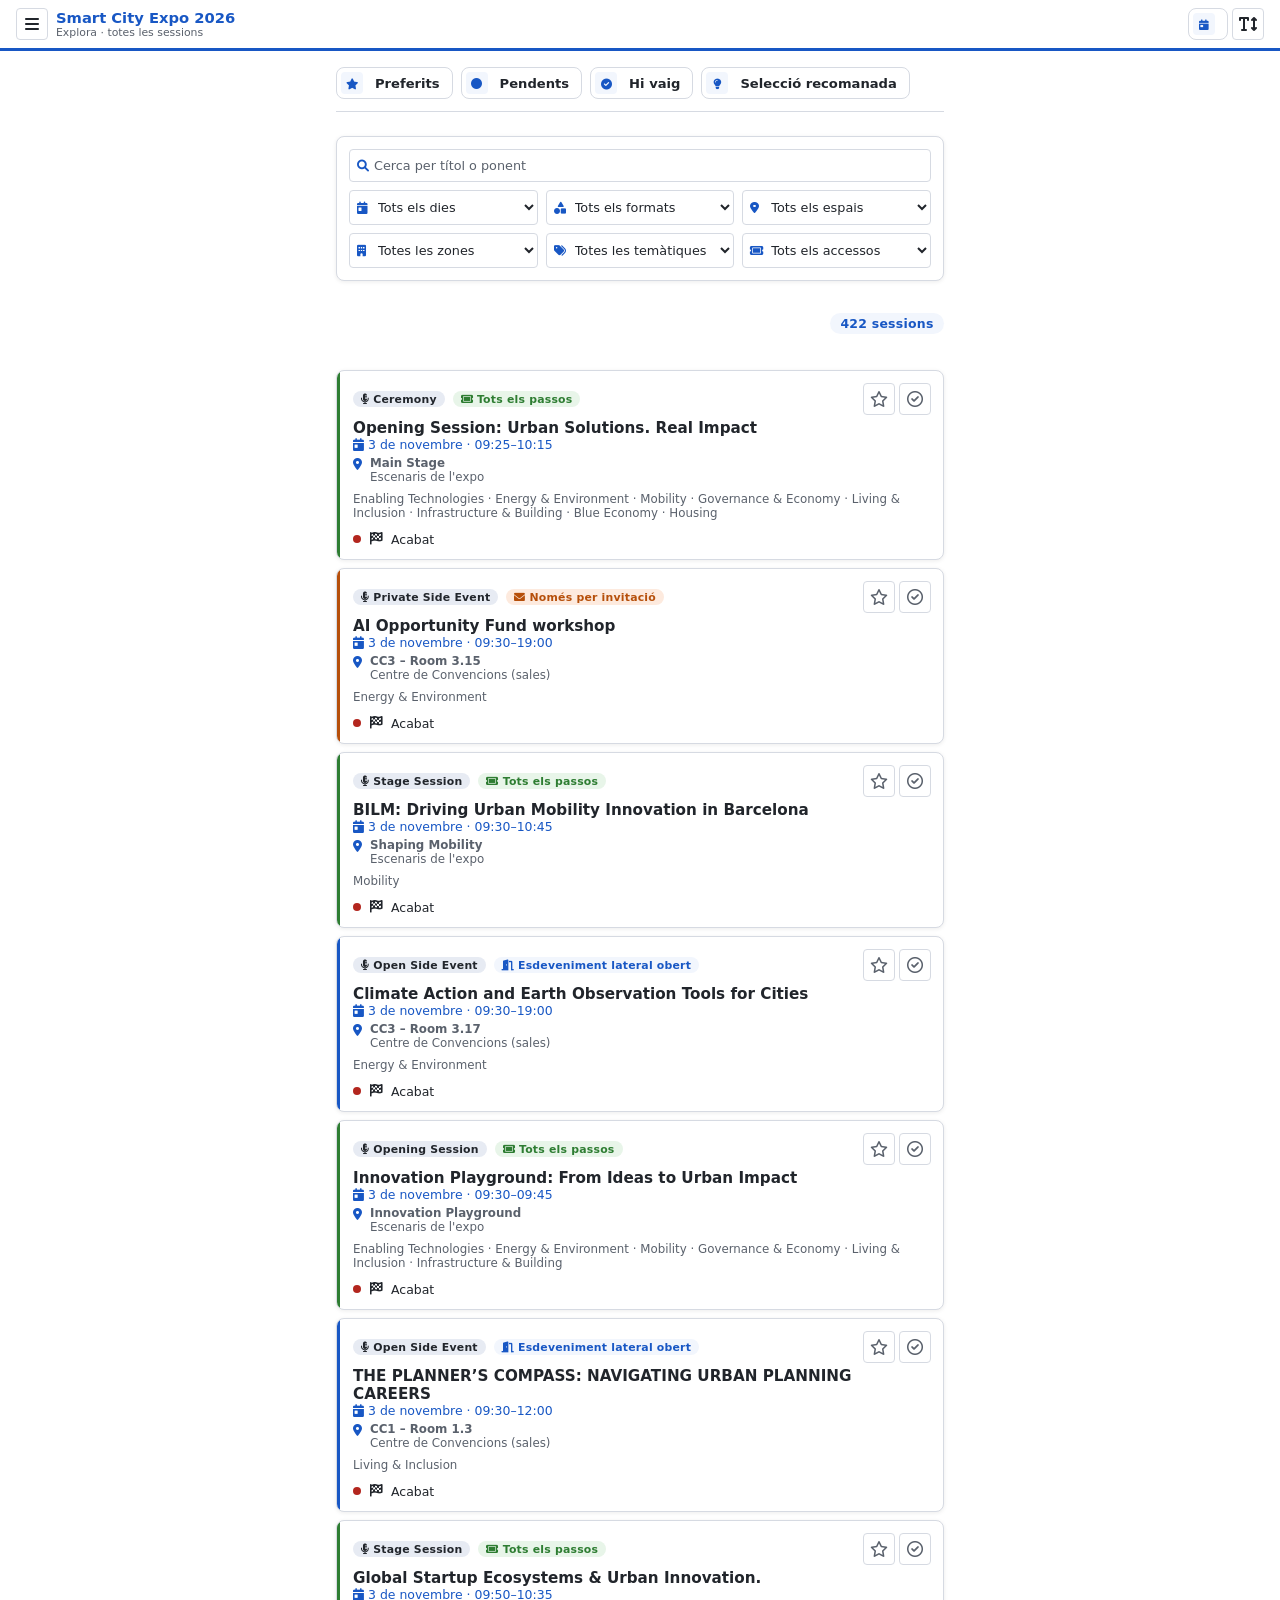
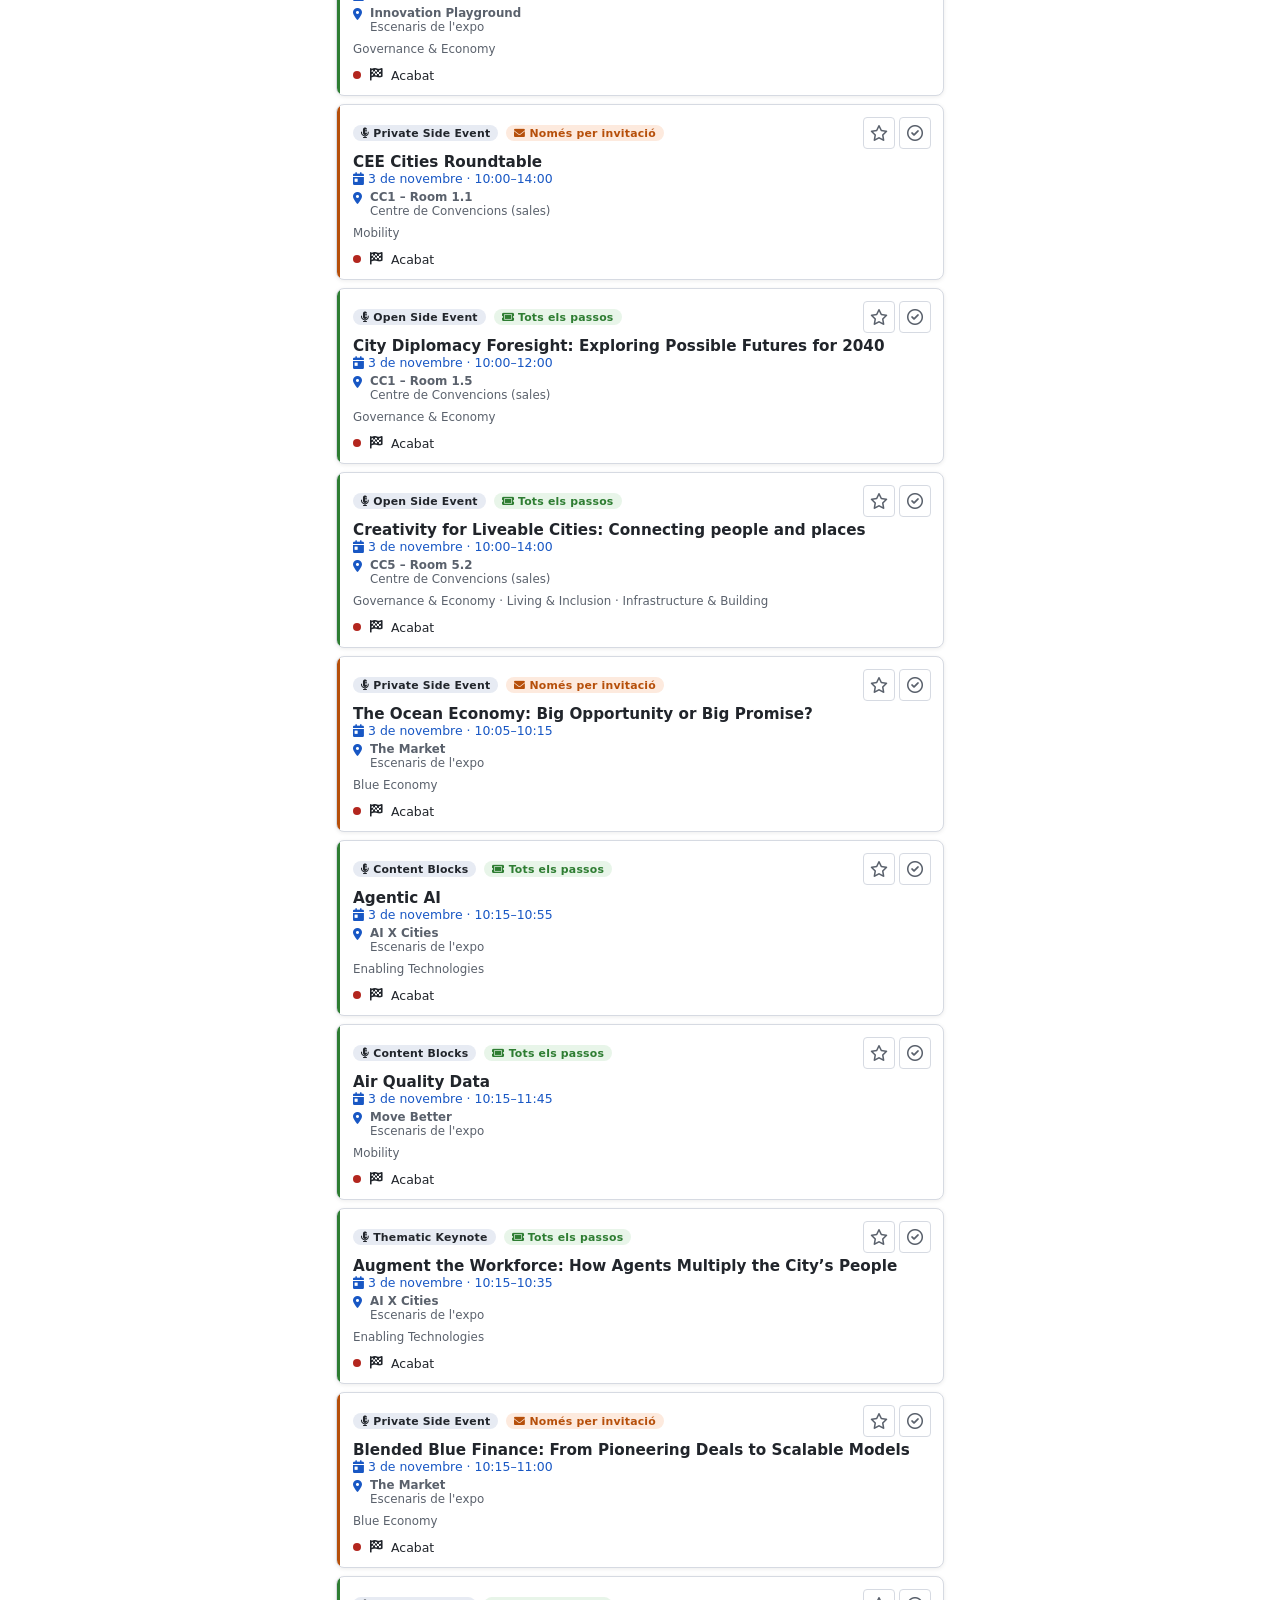
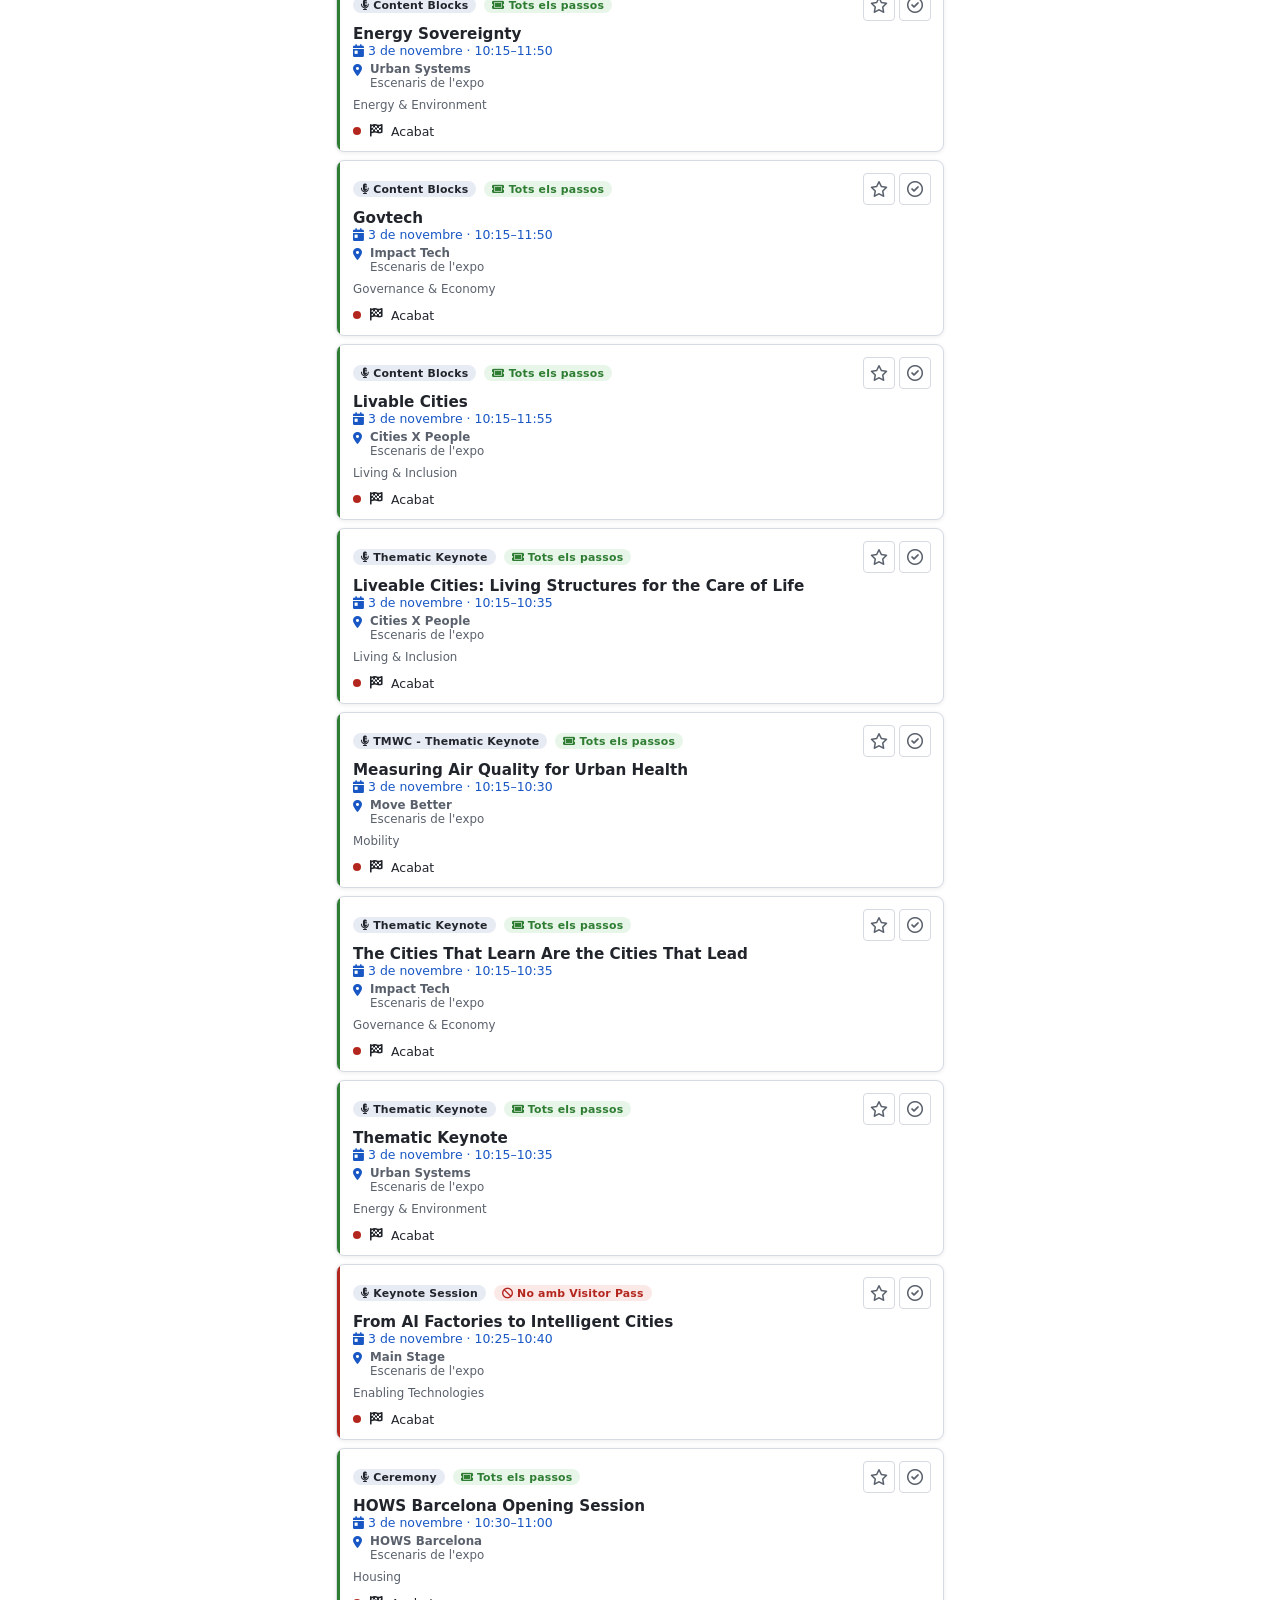
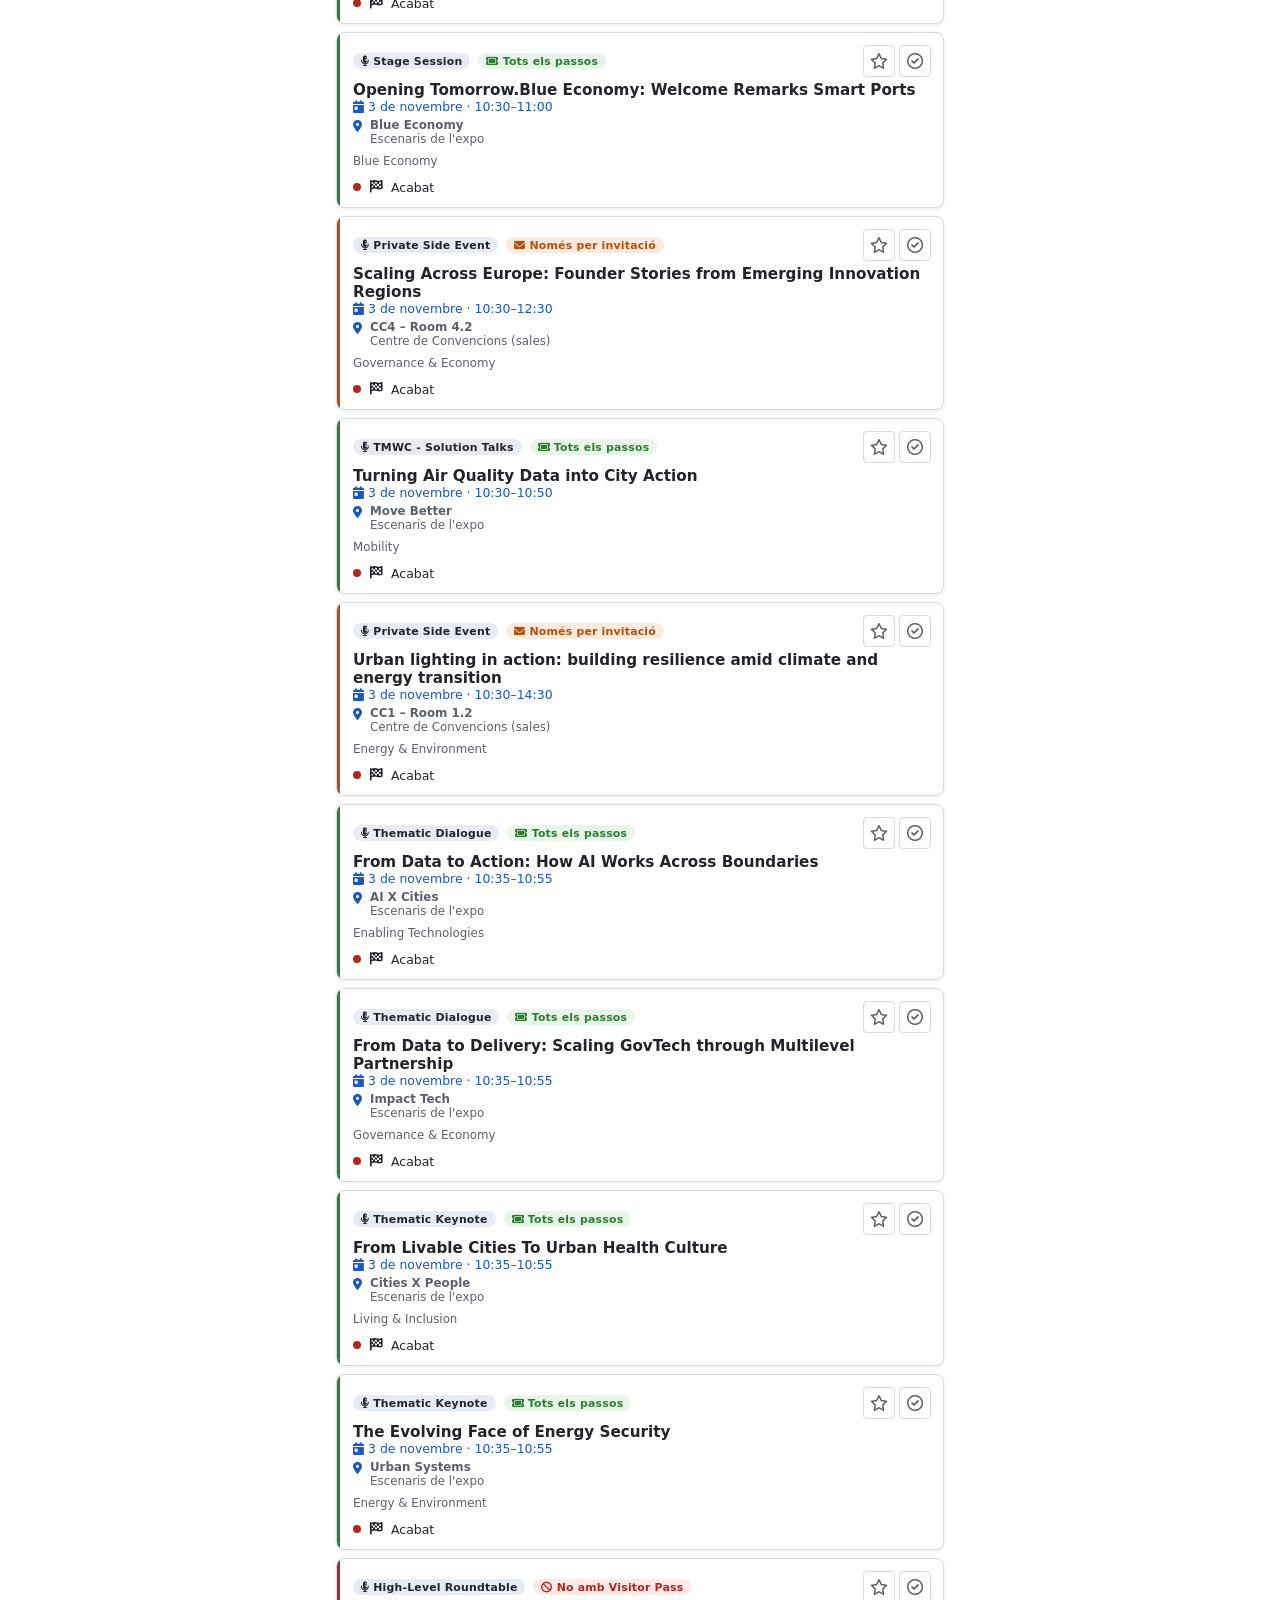
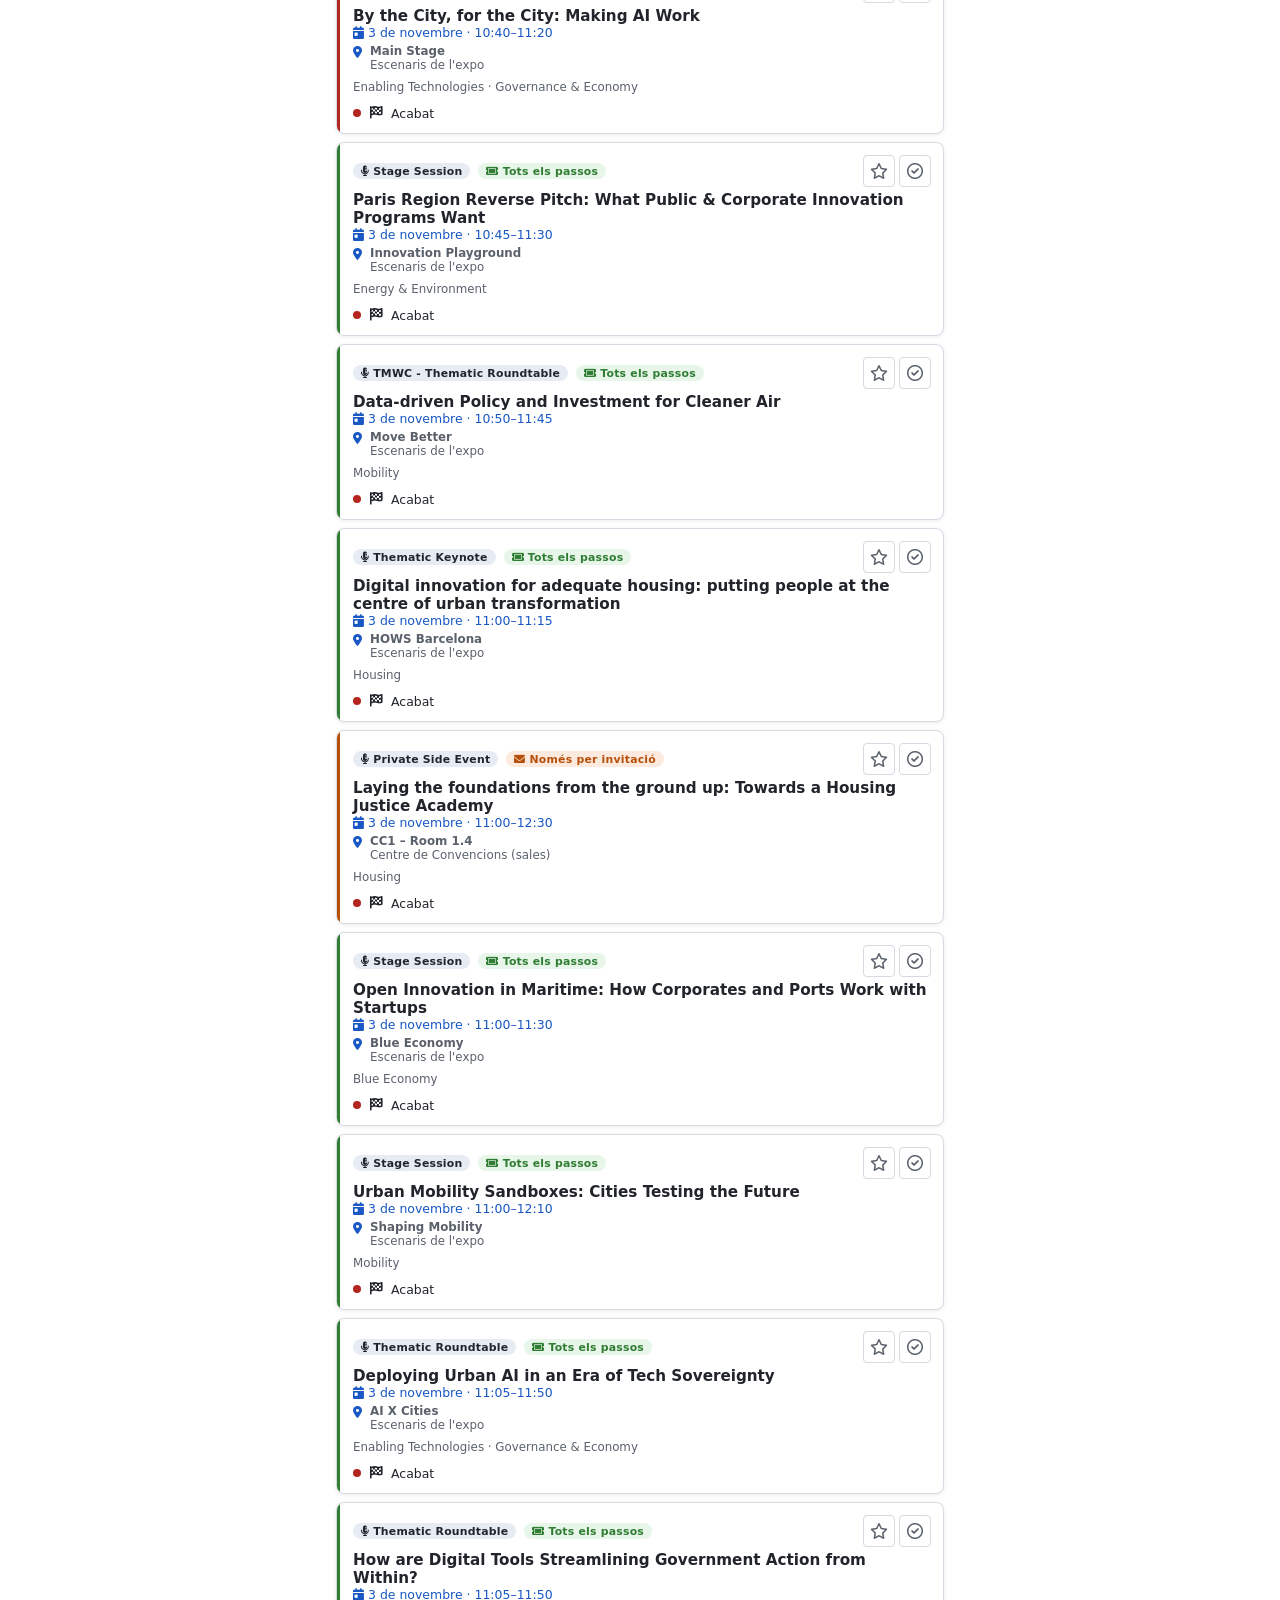
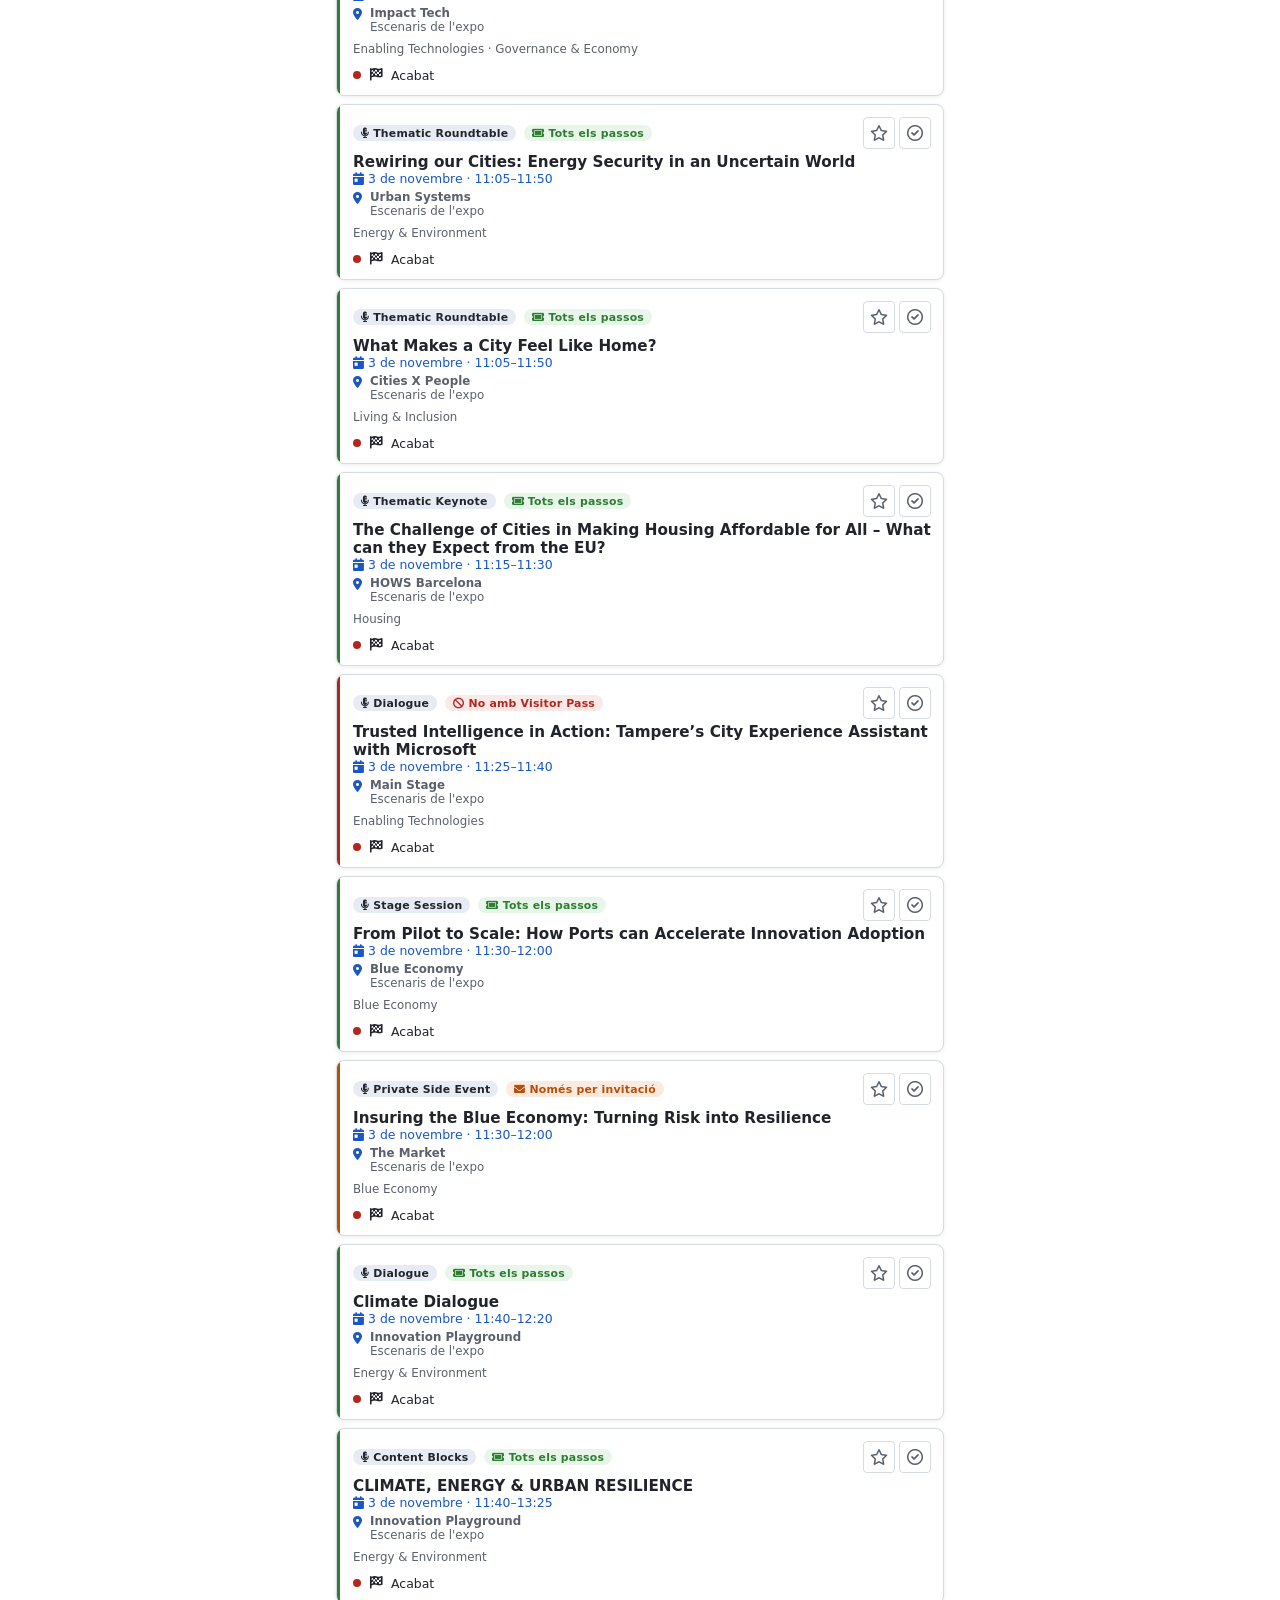
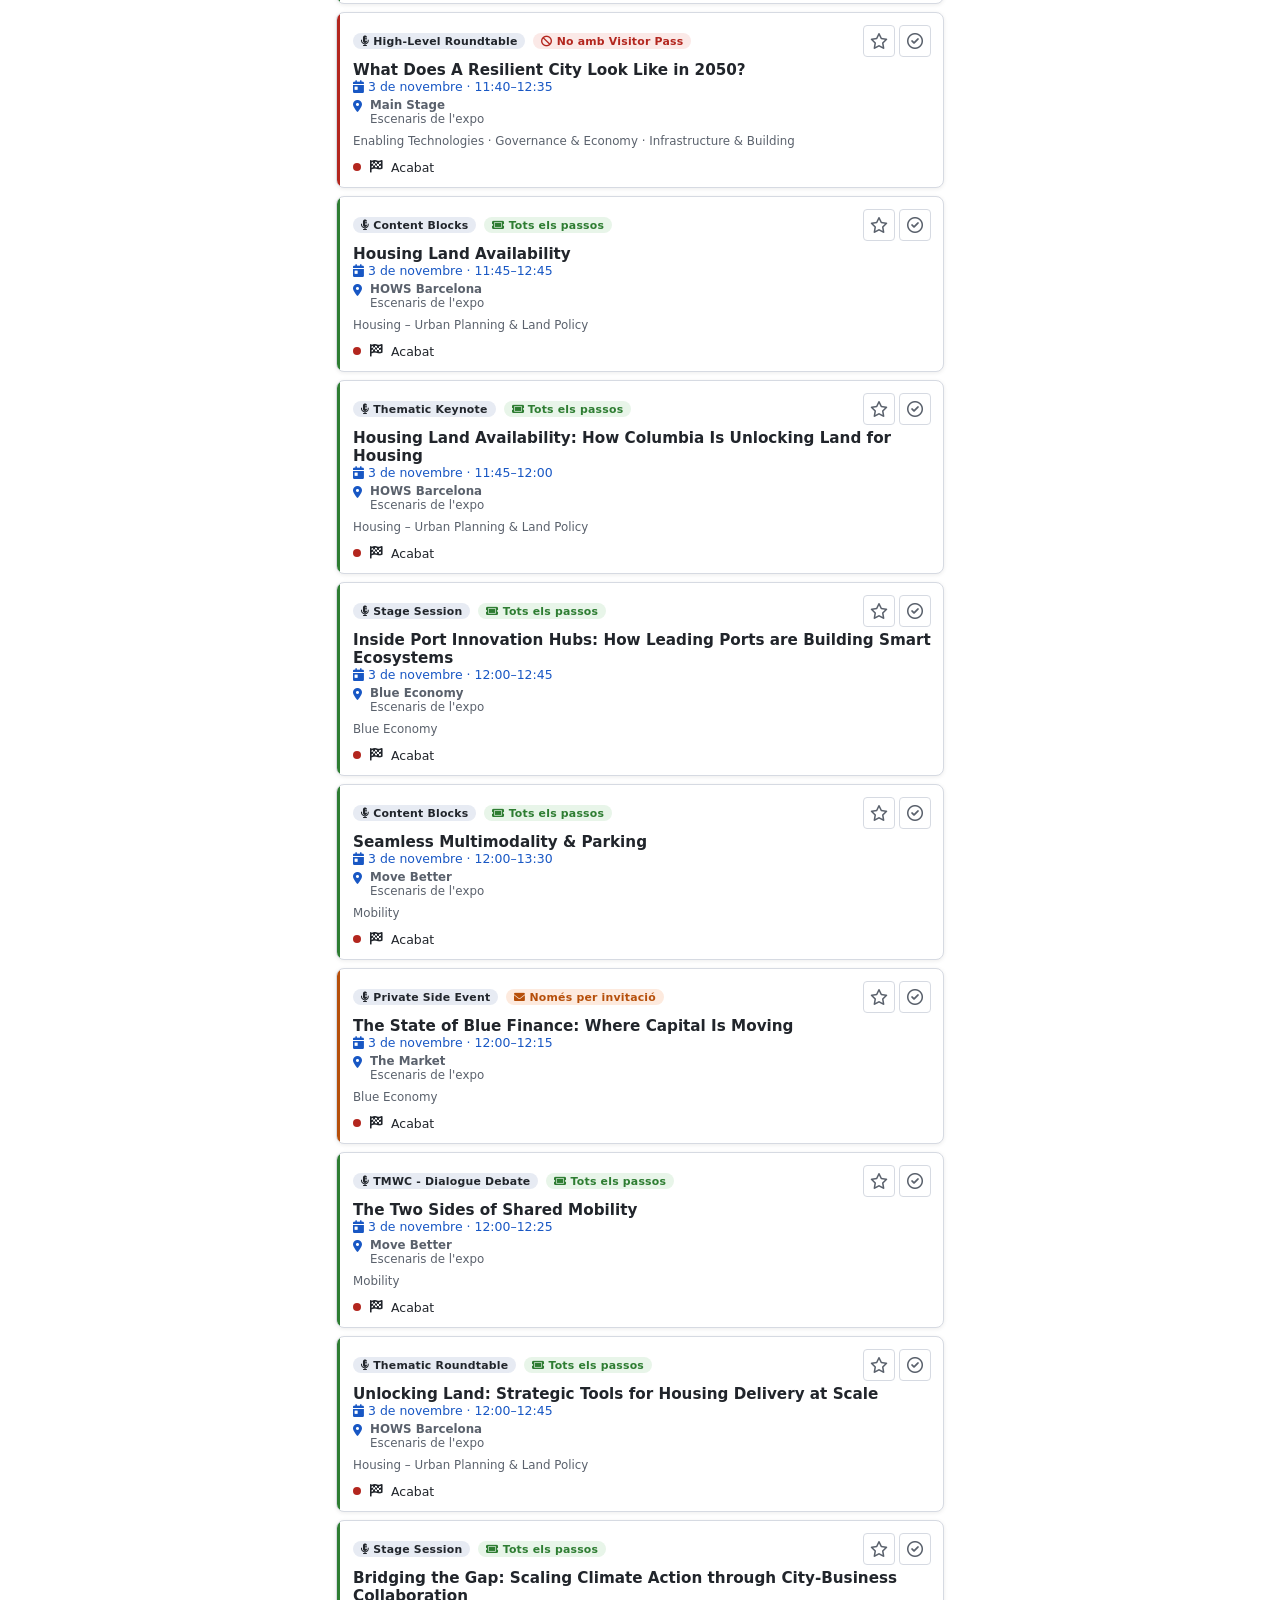
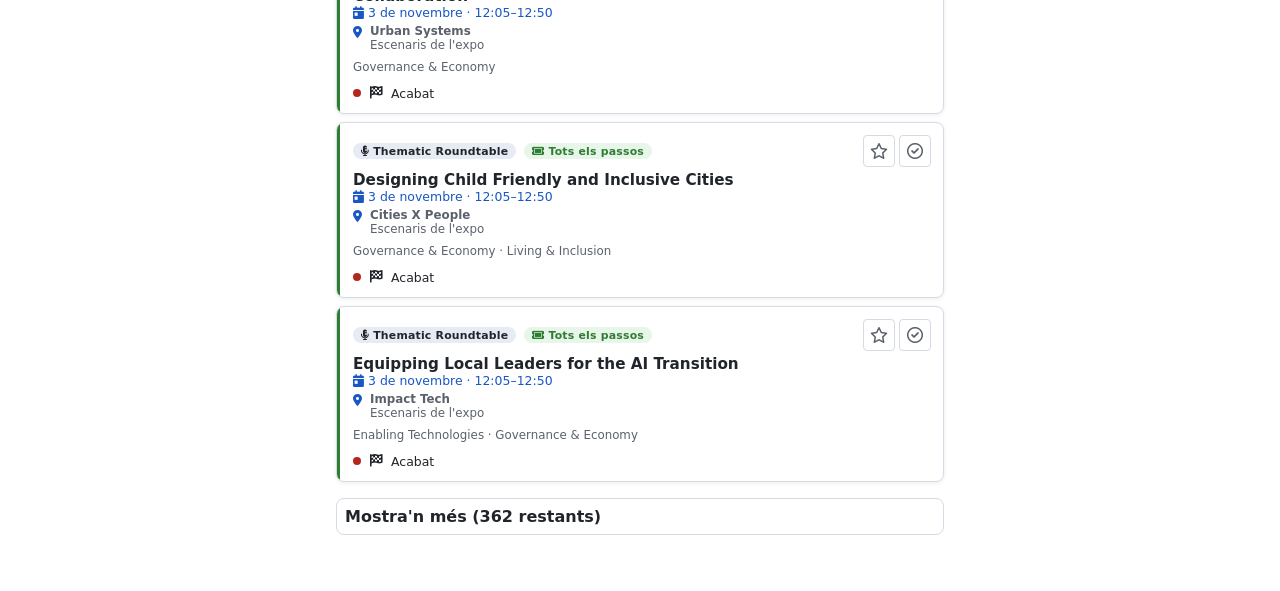
==== commit e9fd22ae: "Add curated session recommendations Co-authored-by: Copilot <223556219+Copilot@users.noreply.github." ====
--- a/index.html
+++ b/index.html
@@ -67,6 +67,9 @@
       <button class="ds-button ds-button--sm ds-button--ghost" id="btn-filter-triats" type="button">
         <i class="fa-solid fa-circle-check" aria-hidden="true"></i> Hi vaig
       </button>
+      <button class="ds-button ds-button--sm ds-button--ghost" id="btn-filter-recomanades" type="button">
+        <i class="fa-solid fa-lightbulb" aria-hidden="true"></i> Selecció recomanada
+      </button>
     </div>
 
     <div class="sce-explora-toolbar">
@@ -186,6 +189,13 @@
             <span class="sce-nav-menu__desc">Què està en curs, què comença aviat i què ve després.</span>
           </span>
         </a>
+        <a class="sce-nav-menu__item" data-nav-page="seleccio" href="index.html?seleccio=1">
+          <span class="sce-nav-menu__icon"><i class="fa-solid fa-lightbulb" aria-hidden="true"></i></span>
+          <span class="sce-nav-menu__text">
+            <span class="sce-nav-menu__title">Selecció recomanada</span>
+            <span class="sce-nav-menu__desc">Sessions prioritzades per a IA, dades i innovació pública.</span>
+          </span>
+        </a>
       </nav>
       <hr class="sce-nav-menu__divider">
       <div class="sce-backup-actions">
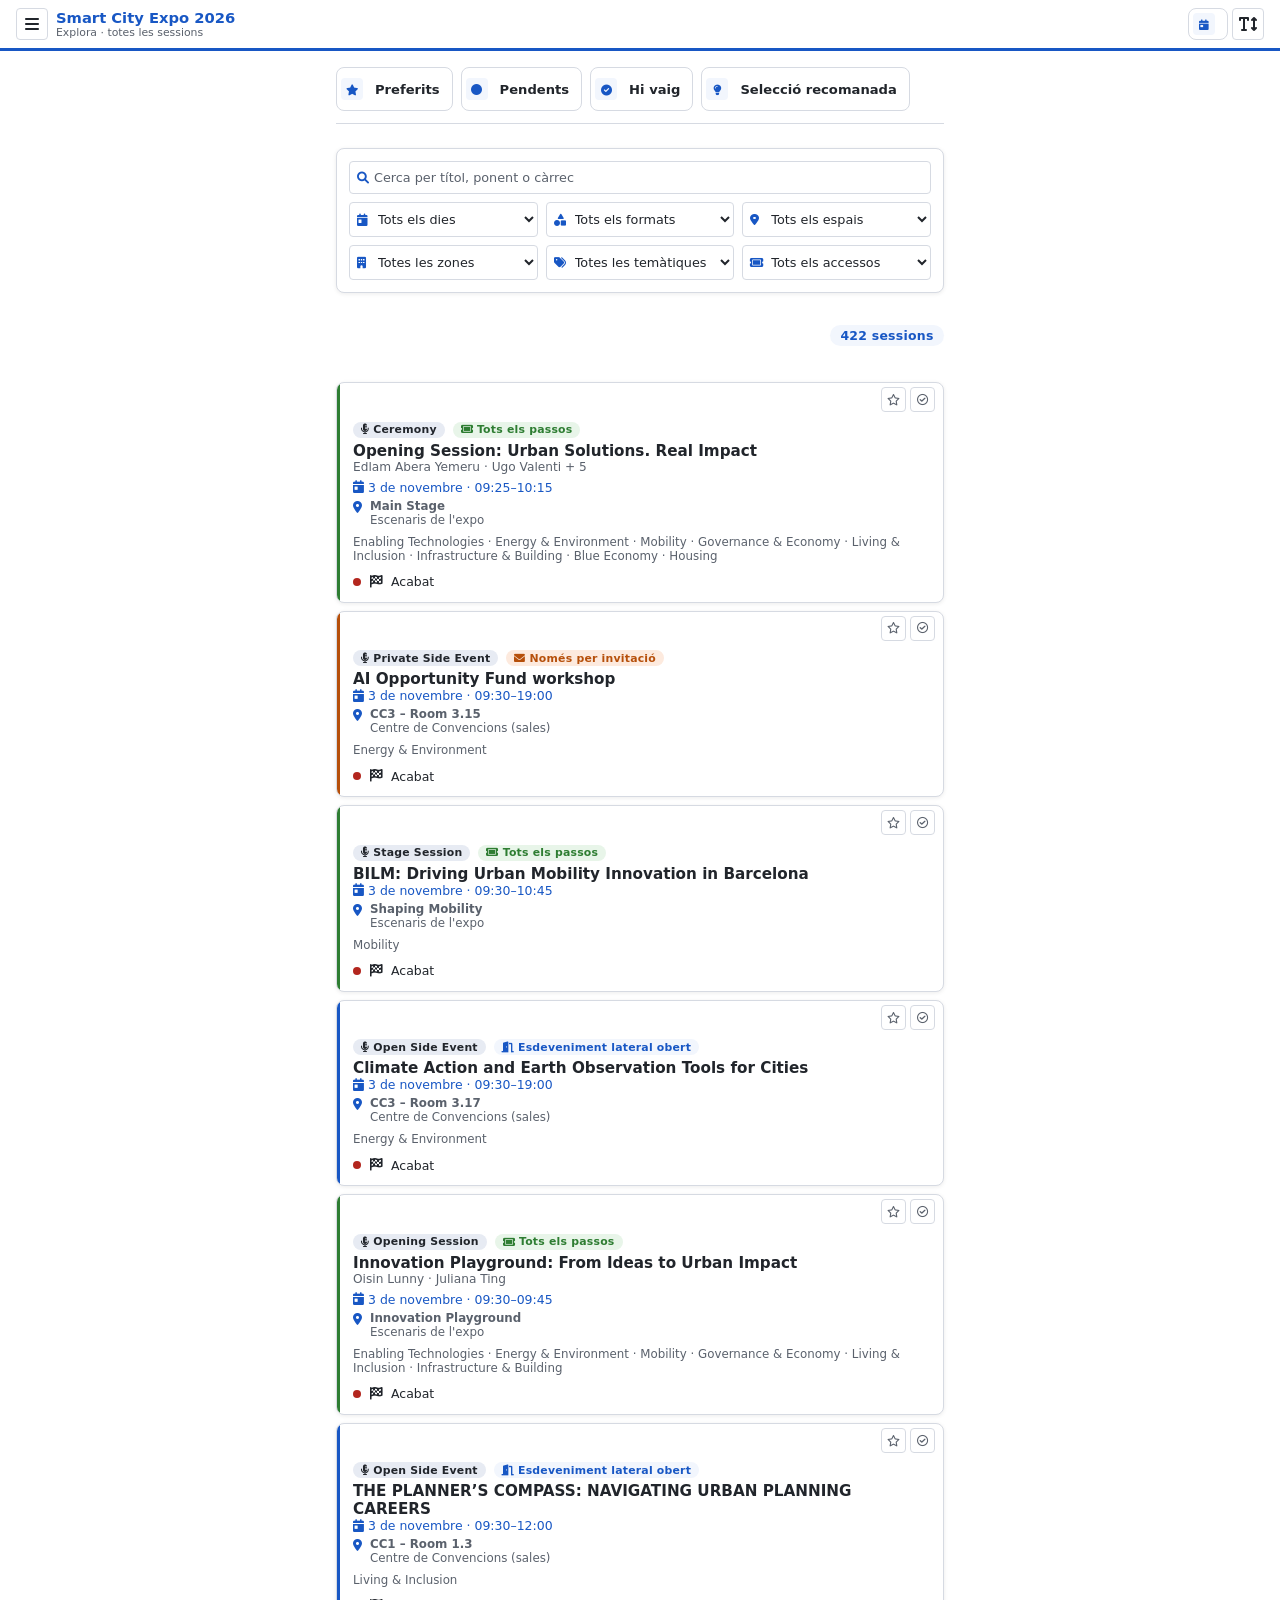
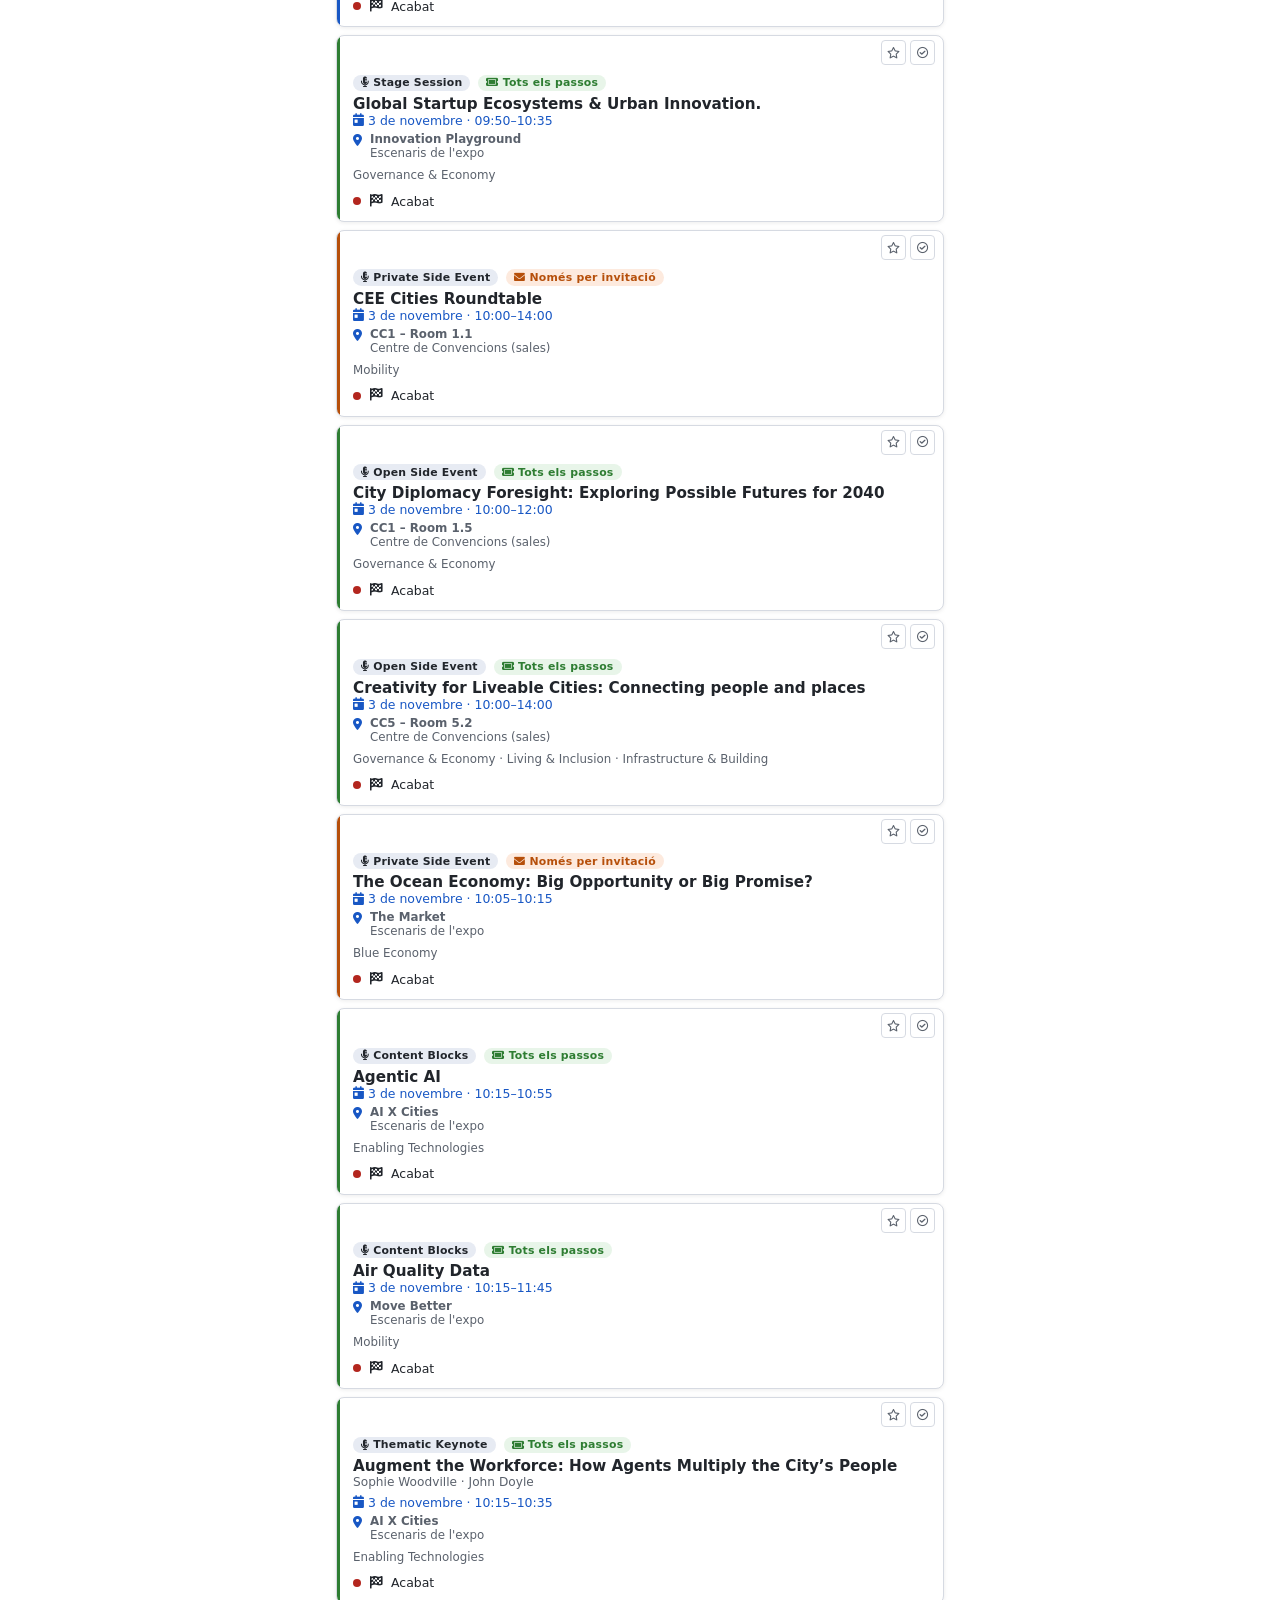
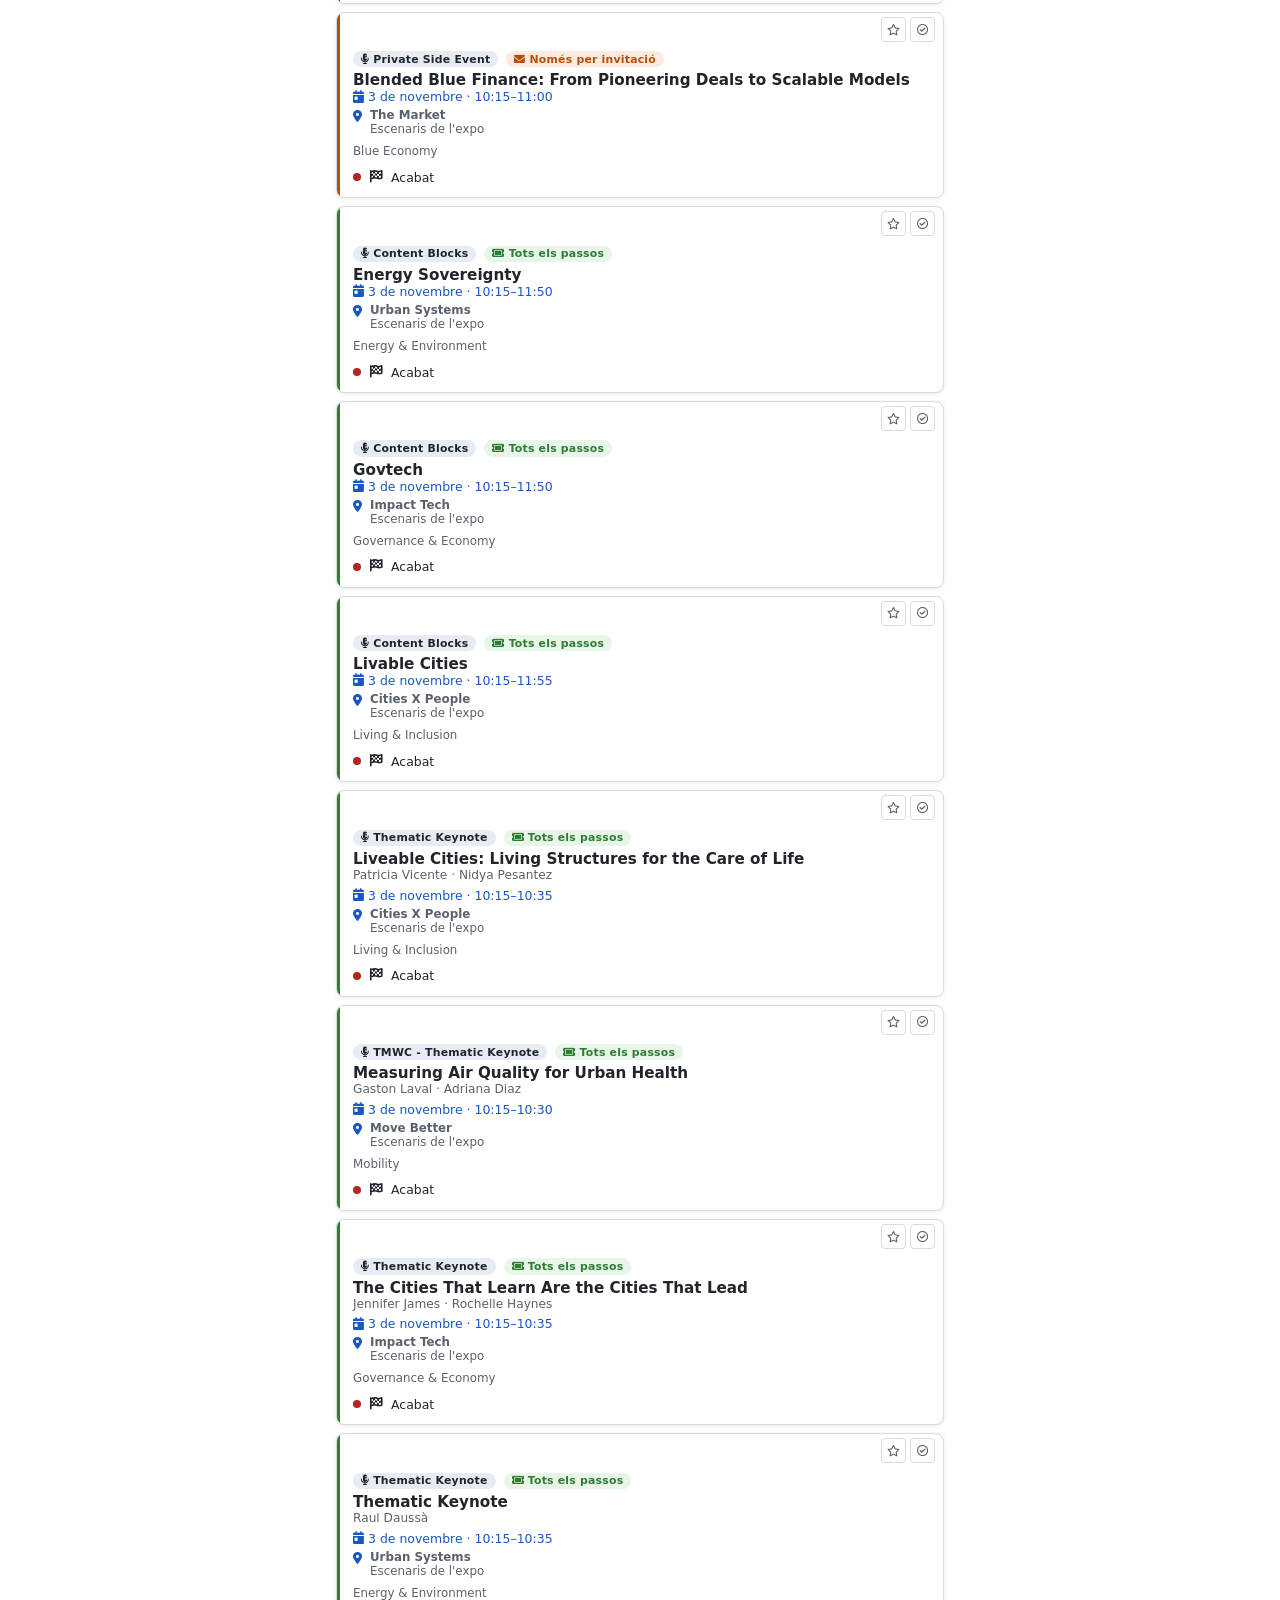
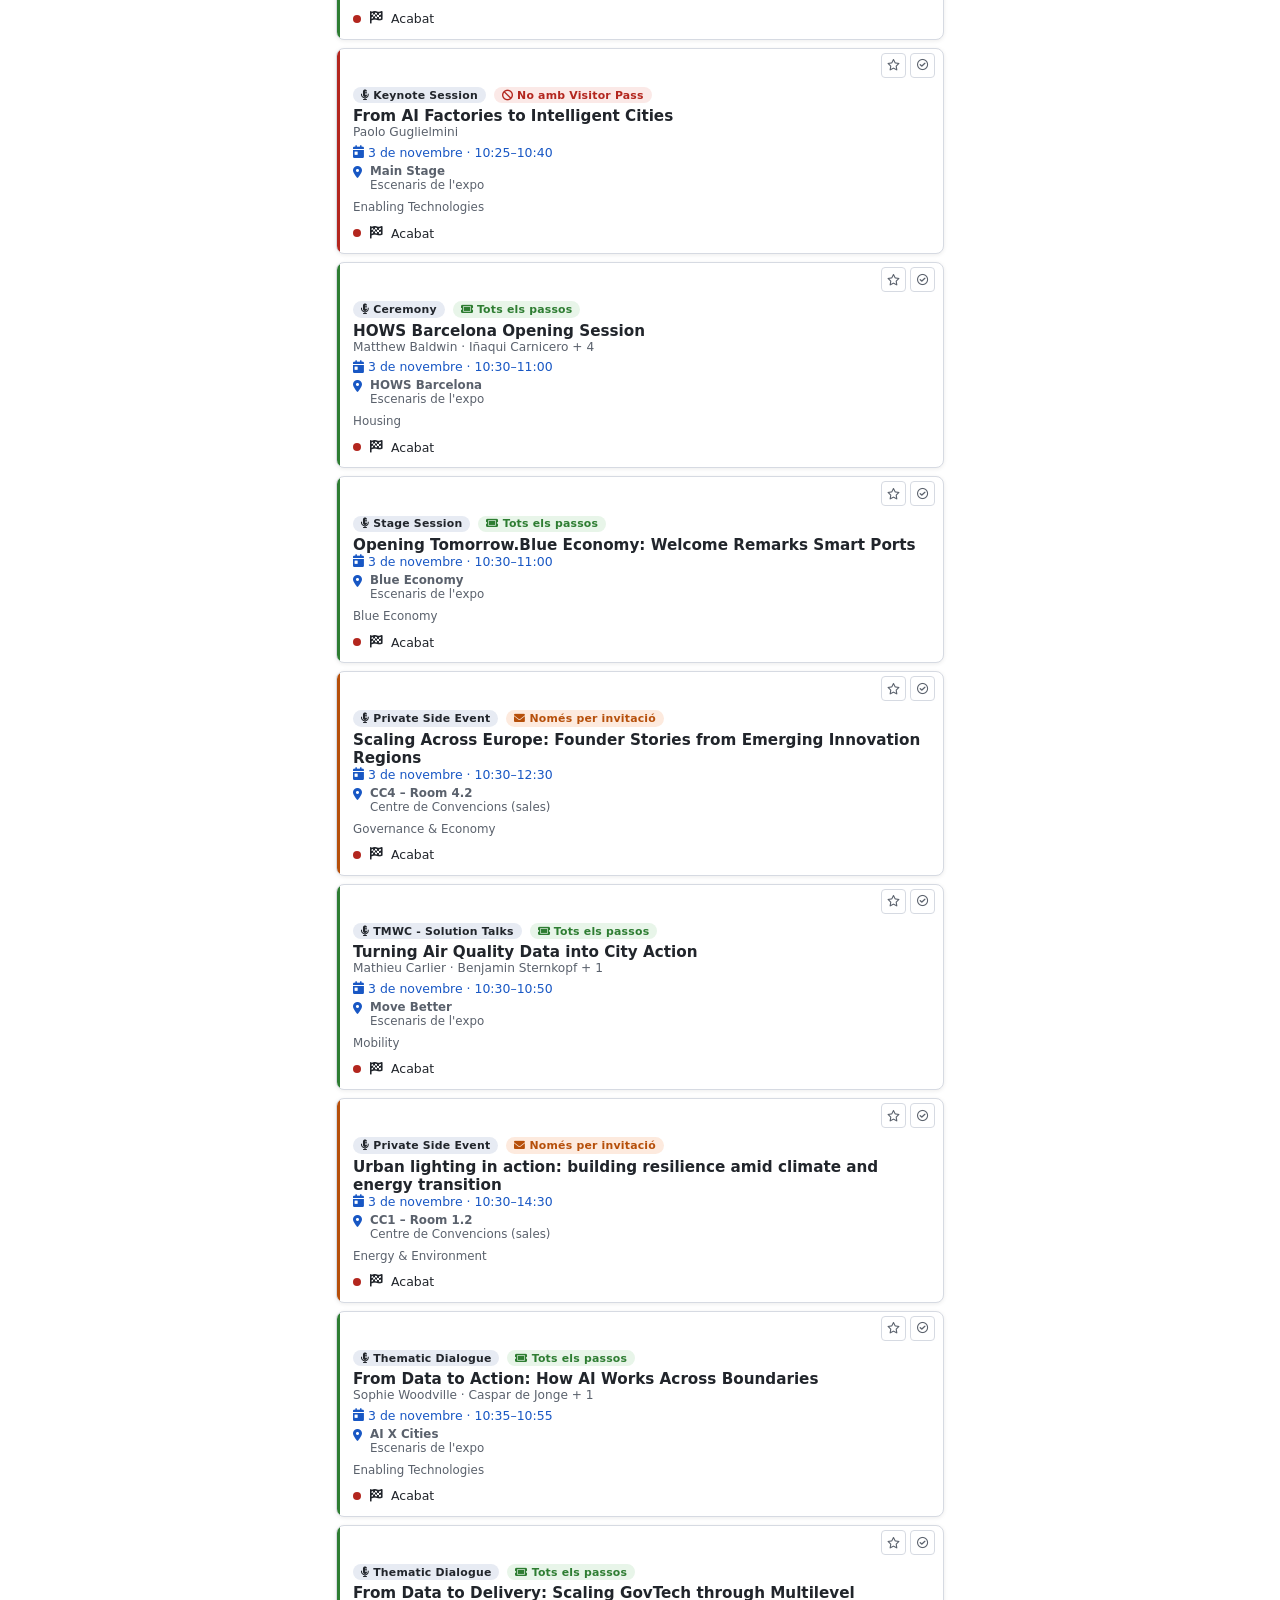
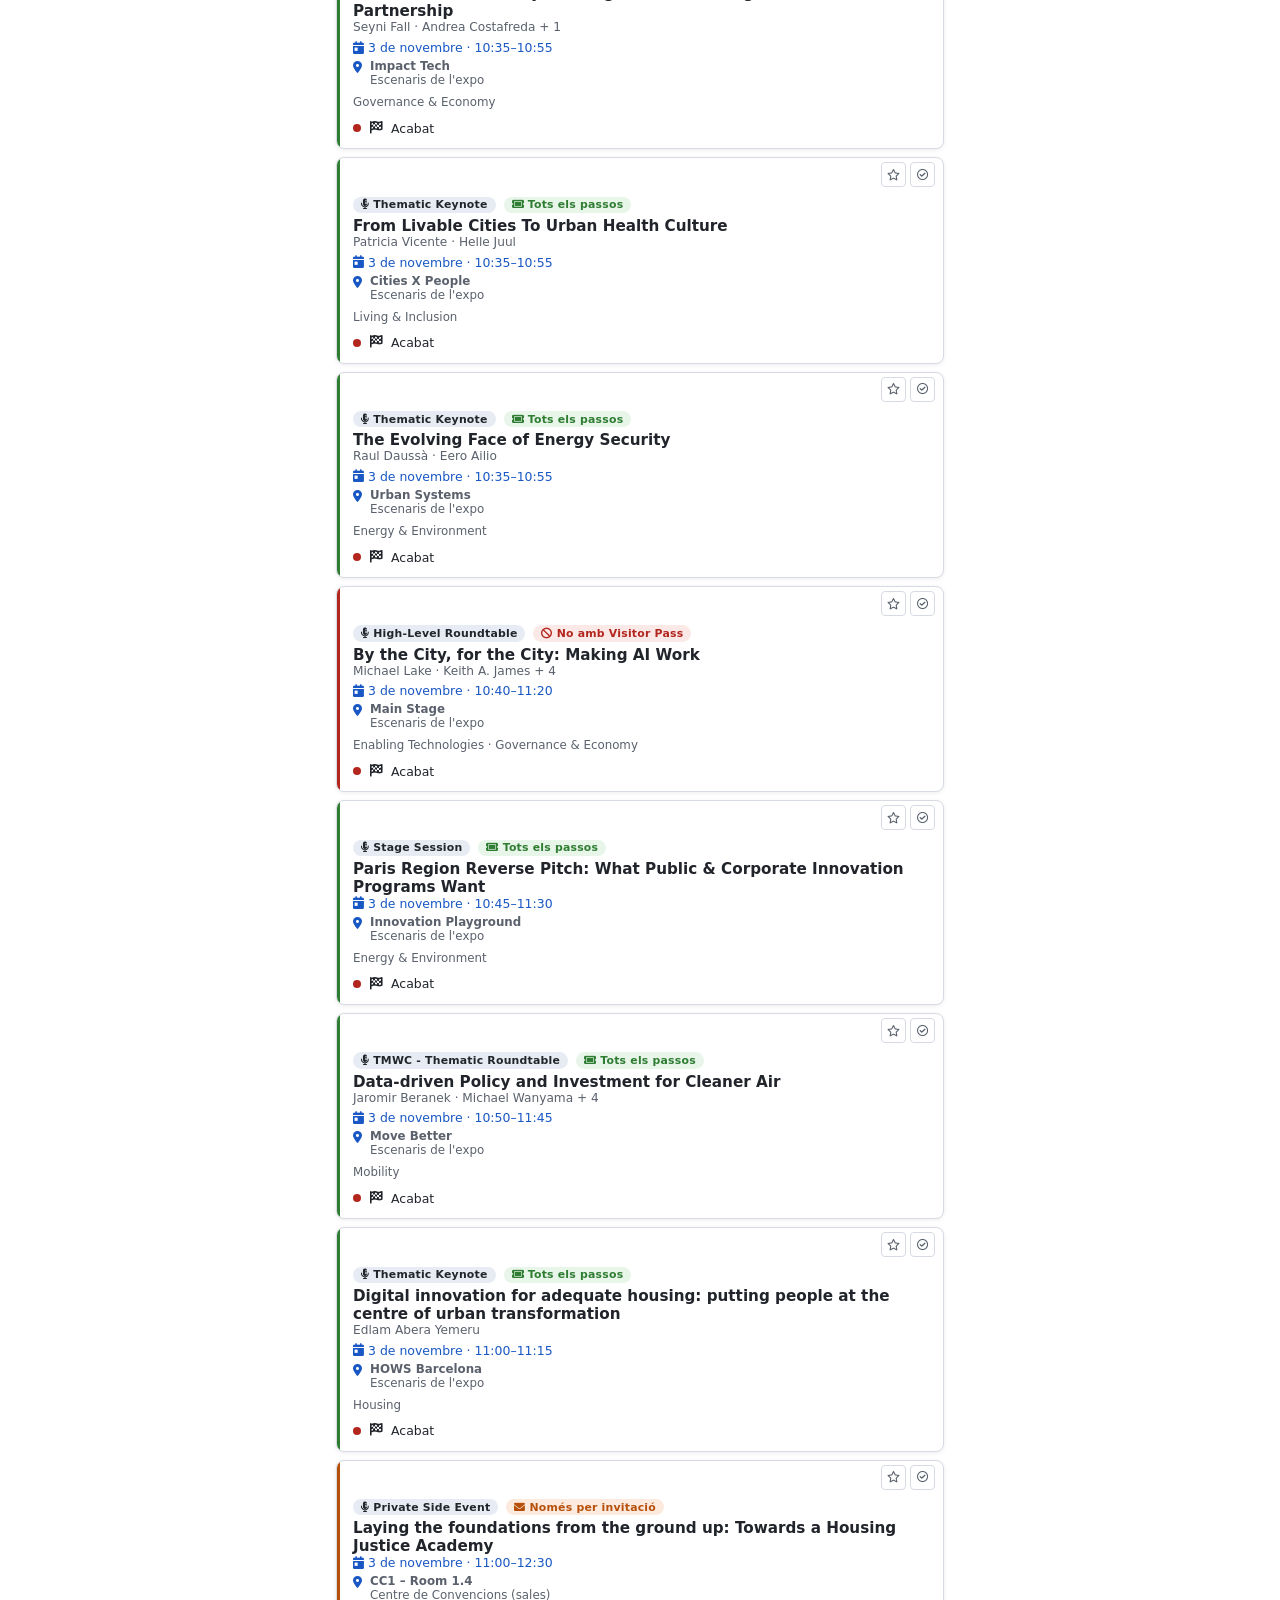
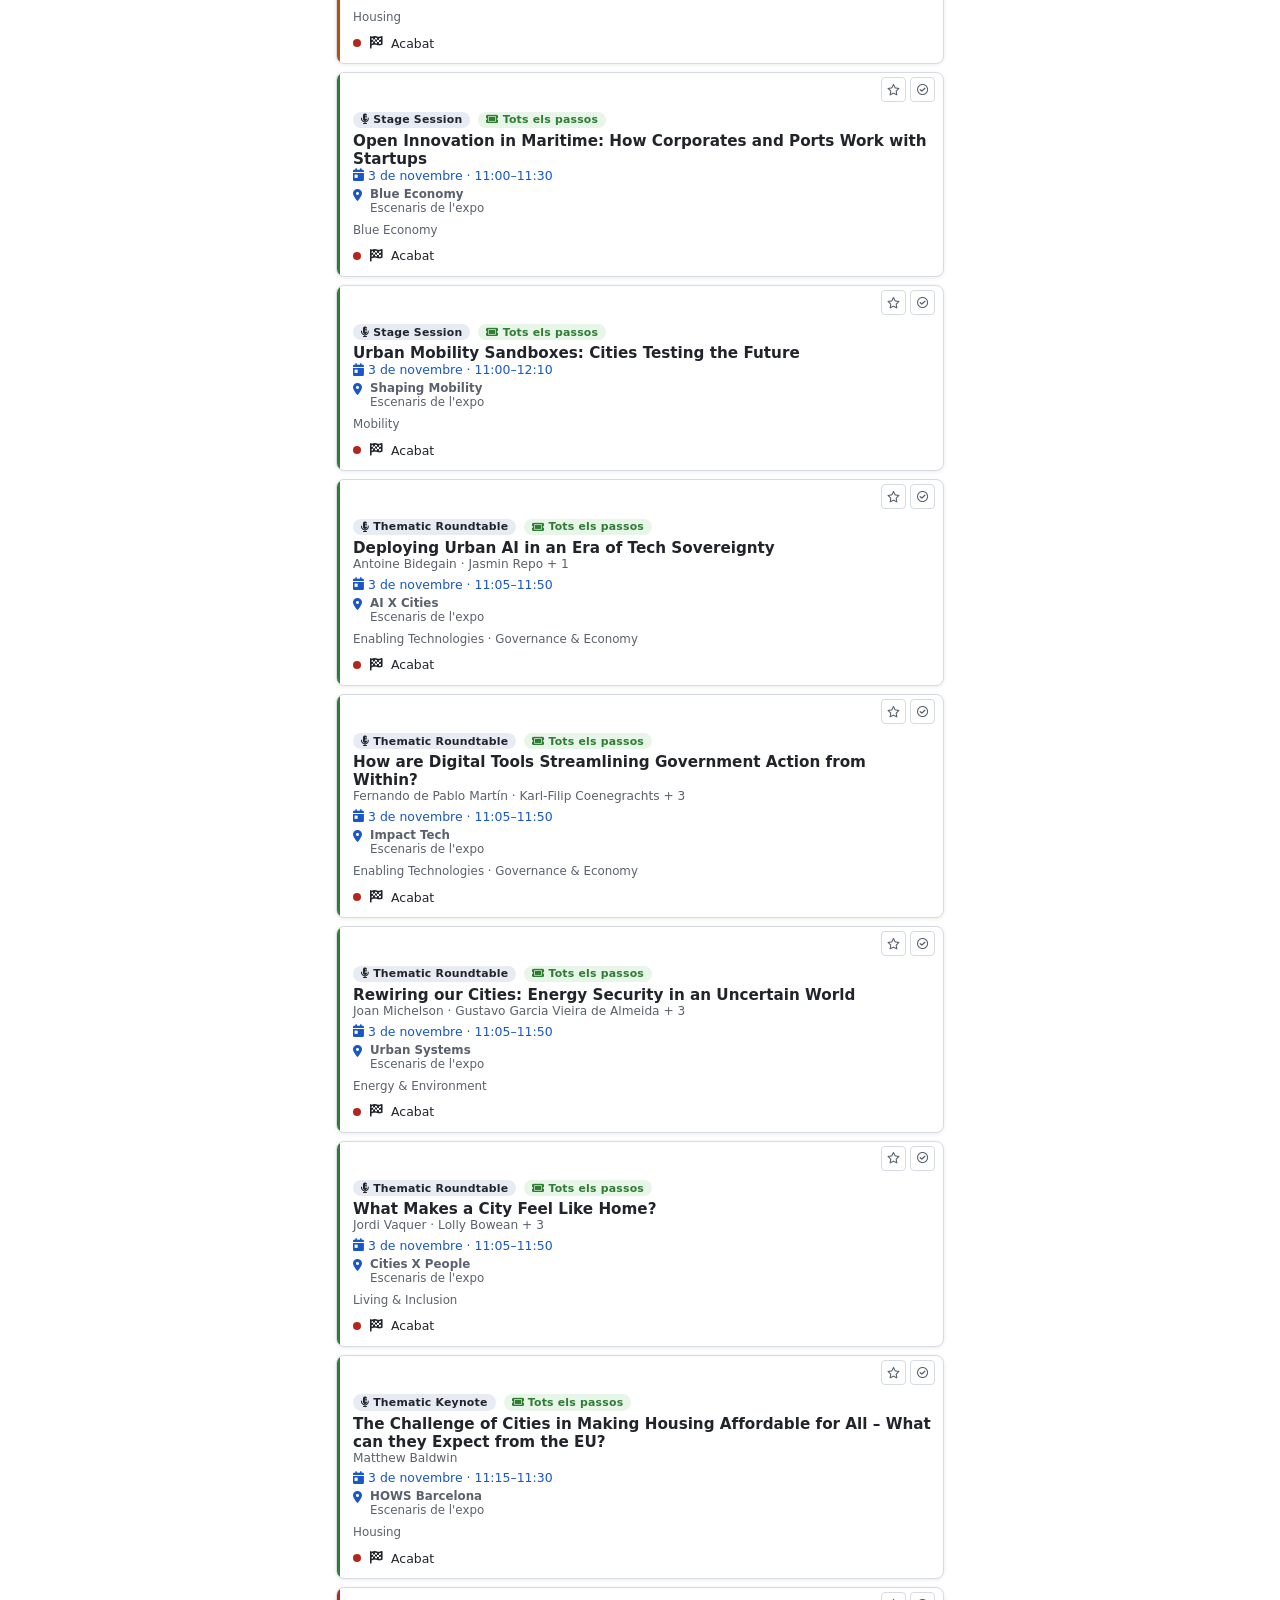
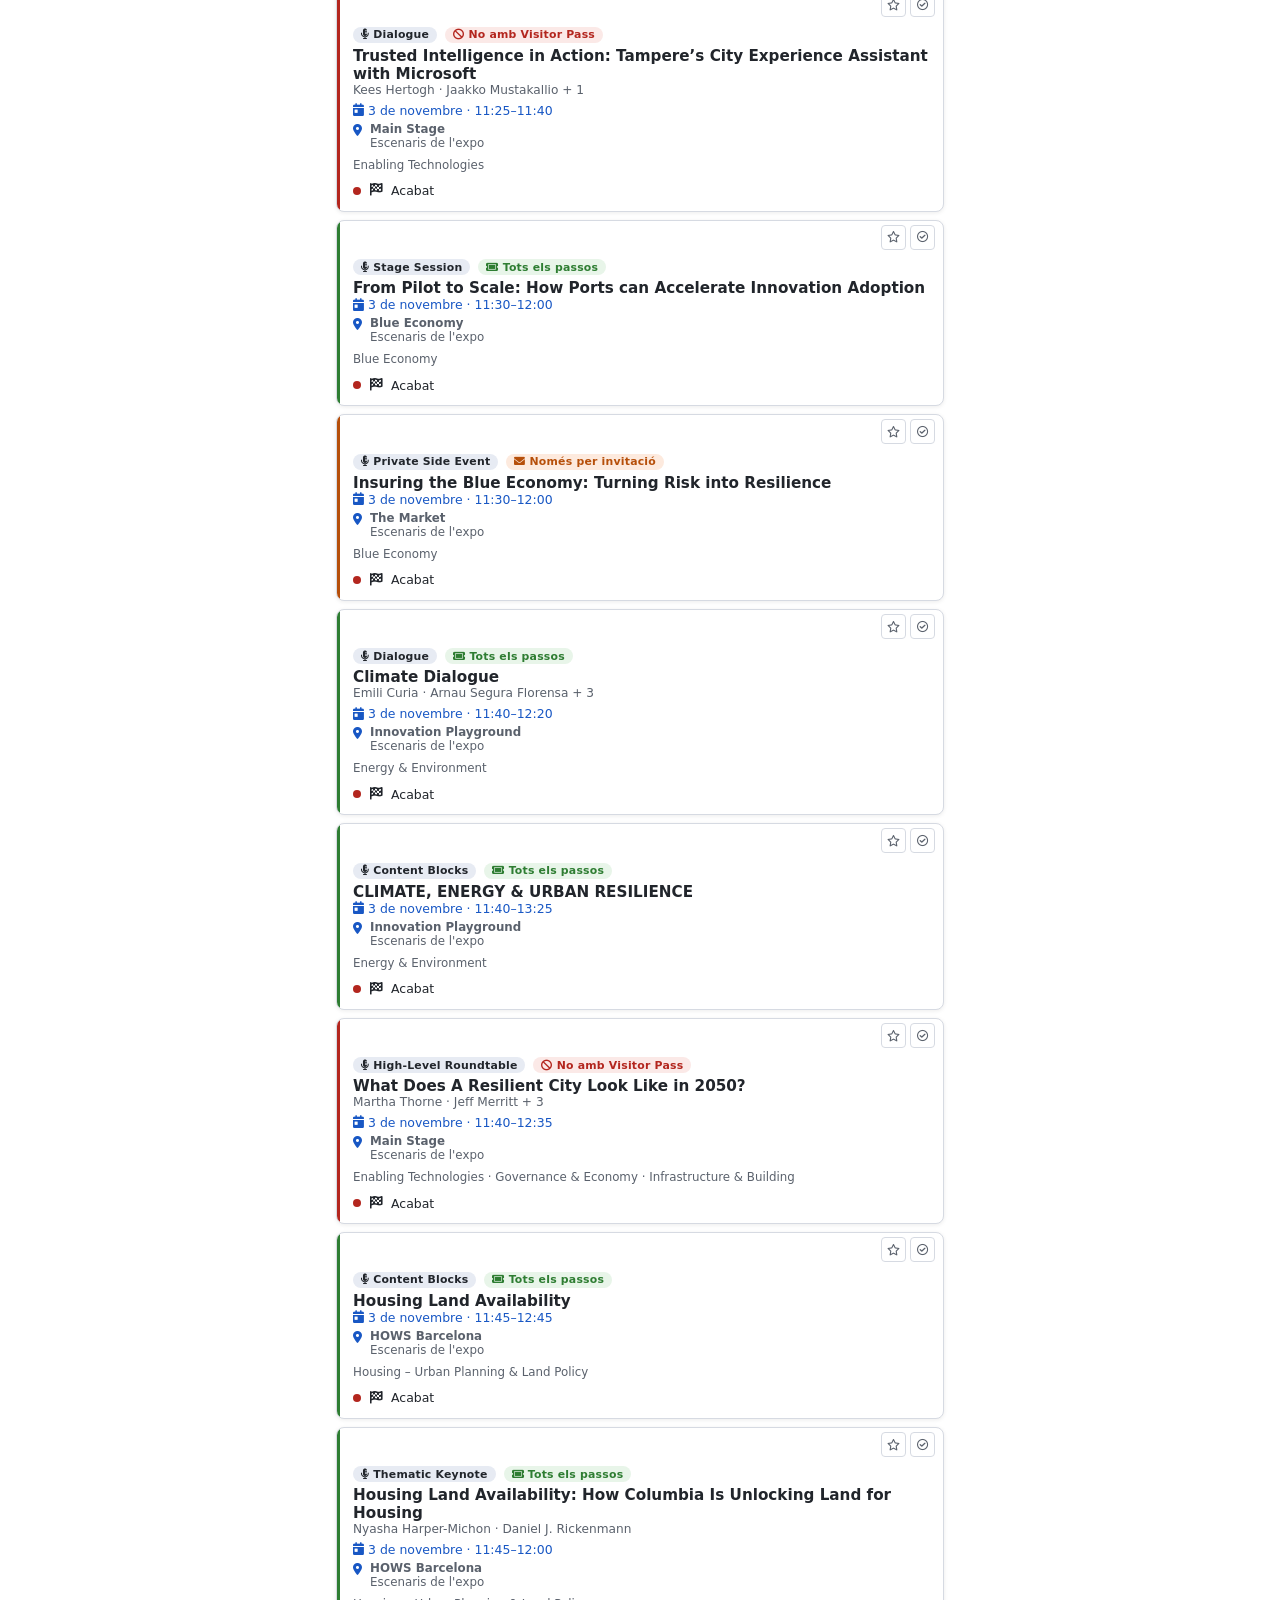
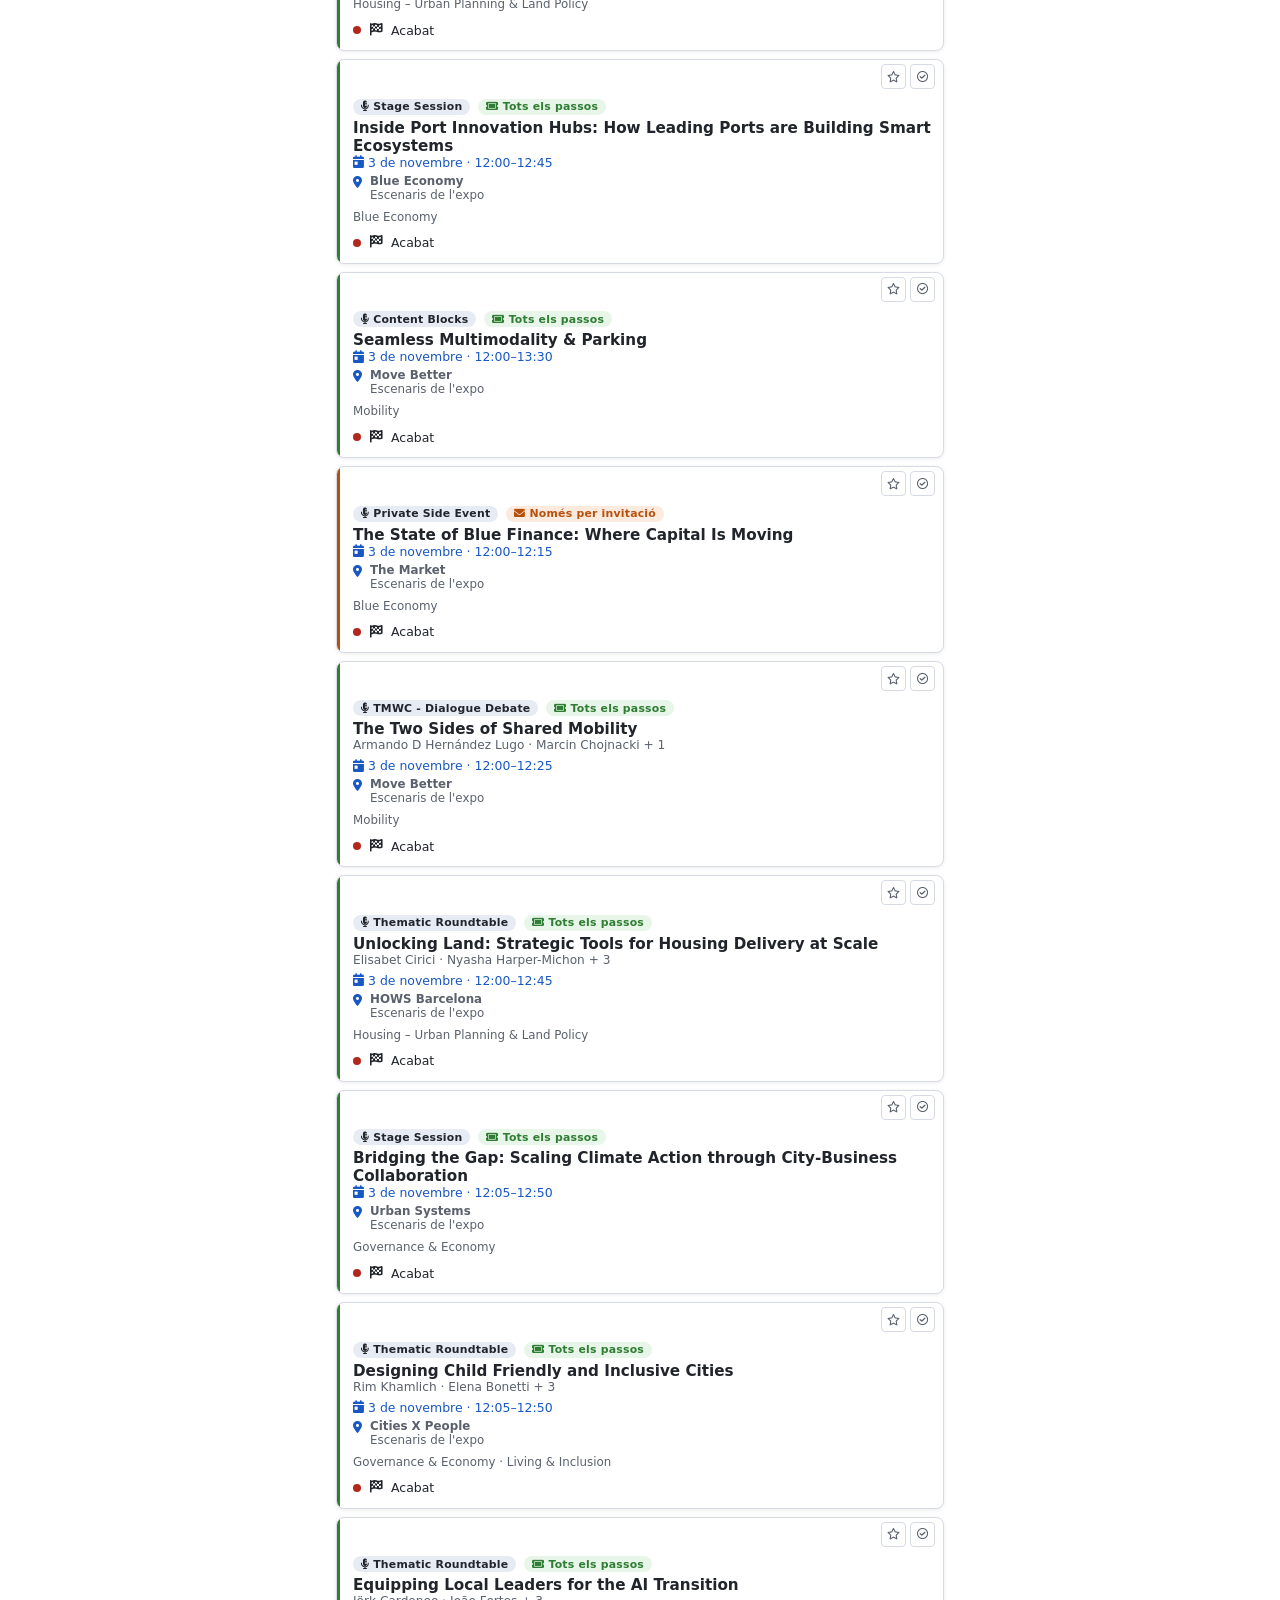
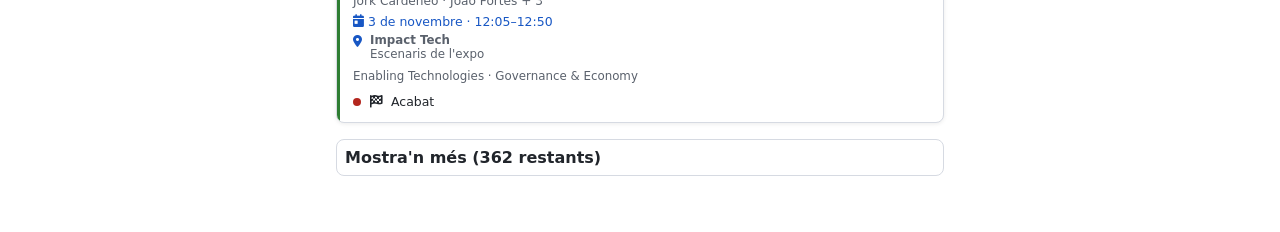
==== commit 9197cf05: "Fix speaker search on explore screen Co-authored-by: Copilot <223556219+Copilot@users.noreply.github" ====
--- a/index.html
+++ b/index.html
@@ -75,8 +75,8 @@
     <div class="sce-explora-toolbar">
       <div class="sce-select-icon">
         <i class="fa-solid fa-magnifying-glass" aria-hidden="true"></i>
-        <label class="sce-sr-only" for="sce-search">Cerca per títol o ponent</label>
-        <input class="ds-input" type="search" id="sce-search" placeholder="Cerca per títol o ponent" autocomplete="off">
+        <label class="sce-sr-only" for="sce-search">Cerca per títol, ponent o càrrec</label>
+        <input class="ds-input" type="search" id="sce-search" placeholder="Cerca per títol, ponent o càrrec" autocomplete="off">
       </div>
 
       <div class="sce-select-icon">
@@ -196,6 +196,13 @@
             <span class="sce-nav-menu__desc">Sessions prioritzades per a IA, dades i innovació pública.</span>
           </span>
         </a>
+        <a class="sce-nav-menu__item" data-nav-page="ponents" href="ponents.html">
+          <span class="sce-nav-menu__icon"><i class="fa-solid fa-microphone-lines" aria-hidden="true"></i></span>
+          <span class="sce-nav-menu__text">
+            <span class="sce-nav-menu__title">Ponents</span>
+            <span class="sce-nav-menu__desc">Valora persones i consulta totes les seves sessions.</span>
+          </span>
+        </a>
       </nav>
       <hr class="sce-nav-menu__divider">
       <div class="sce-backup-actions">
--- a/assets/css/app.css
+++ b/assets/css/app.css
@@ -159,14 +159,145 @@
   gap: var(--ds-space-2);
 }
 
+/* ── Ponents ── */
+.sce-speakers-search {
+  margin-bottom: var(--ds-space-3);
+}
+
+.sce-speakers-toolbar {
+  display: flex;
+  align-items: center;
+  justify-content: space-between;
+  gap: var(--ds-space-2);
+  margin-bottom: var(--ds-space-3);
+}
+
+.sce-speakers-rated-toggle {
+  display: inline-flex;
+  align-items: center;
+  gap: var(--ds-space-1);
+  min-height: 2.75rem;
+  font-size: 0.78rem;
+  color: var(--ds-color-muted);
+}
+
+.sce-speakers-list {
+  display: flex;
+  flex-direction: column;
+  gap: var(--ds-space-3);
+}
+
+.sce-speaker-card {
+  padding: var(--ds-space-3);
+}
+
+.sce-speaker-card__name {
+  margin: 0;
+  color: var(--ds-color-primary);
+  font-size: 1.05rem;
+}
+
+.sce-speaker-card__role {
+  margin: var(--ds-space-1) 0 var(--ds-space-2);
+  color: var(--ds-color-muted);
+  font-size: 0.8rem;
+}
+
+.sce-speaker-rating {
+  display: flex;
+  flex-wrap: wrap;
+  align-items: center;
+  gap: var(--ds-space-2);
+  padding: var(--ds-space-2) 0;
+  border-top: 1px solid var(--ds-color-border);
+  border-bottom: 1px solid var(--ds-color-border);
+}
+
+.sce-speaker-rating__label {
+  font-size: 0.78rem;
+  color: var(--ds-color-muted);
+}
+
+.sce-speaker-rating__stars {
+  display: inline-flex;
+  align-items: center;
+  gap: 2px;
+}
+
+.sce-speaker-star {
+  width: 2rem;
+  min-width: 2rem;
+  height: 2rem;
+  padding: 0;
+  border: 0;
+  background: transparent;
+  color: var(--ds-color-border);
+  font-size: 1.45rem;
+  line-height: 1;
+  cursor: pointer;
+}
+
+.sce-speaker-star.is-active,
+.sce-speaker-star:hover,
+.sce-speaker-star:focus-visible {
+  color: var(--ds-color-warning);
+}
+
+.sce-speaker-rating__clear {
+  margin-left: var(--ds-space-1);
+}
+
+.sce-speaker-rating__reason {
+  flex-basis: 100%;
+  font-size: 0.74rem;
+  color: var(--ds-color-muted);
+}
+
+.sce-speaker-card__sessions-title {
+  margin: var(--ds-space-3) 0 var(--ds-space-1);
+  font-size: 0.78rem;
+  color: var(--ds-color-muted);
+  text-transform: uppercase;
+  letter-spacing: 0.04em;
+}
+
+.sce-speaker-card__sessions {
+  display: flex;
+  flex-direction: column;
+}
+
+.sce-speaker-session {
+  padding: var(--ds-space-2) 0;
+  border-bottom: 1px solid var(--ds-color-border);
+  color: var(--ds-color-primary);
+  font-size: 0.82rem;
+  line-height: 1.35;
+  text-decoration: none;
+}
+
+.sce-speaker-session:last-child {
+  border-bottom: 0;
+}
+
+.sce-speaker-session:hover,
+.sce-speaker-session:focus-visible {
+  text-decoration: underline;
+}
+
 /* Fila de filtres ràpids (Preferits/Pendents). */
 .sce-filters {
   display: flex;
   align-items: center;
+  flex-wrap: wrap;
   gap: var(--ds-space-2);
   padding: var(--ds-space-3) var(--ds-space-4);
-  overflow-x: auto;
+  overflow: visible;
   border-bottom: 1px solid var(--ds-color-border);
+}
+
+.sce-filters .ds-button {
+  min-height: 2.75rem;
+  white-space: nowrap;
 }
 
 /* ── Contingut ── */
@@ -253,9 +384,11 @@
 
 .sce-card__top {
   display: flex;
-  align-items: center;
+  align-items: flex-start;
+  flex-wrap: wrap;
   gap: var(--ds-space-2);
   margin-bottom: var(--ds-space-1);
+  padding-top: 1.65rem;
   min-height: 0;
 }
 
@@ -263,14 +396,16 @@
    ordre (a petició de l'usuari, 13/09/2026) — abans "Hi vaig" només es
    podia marcar des de la fitxa; ara també des de la targeta petita. */
 .sce-card__action-btns {
-  margin-left: auto;
   display: flex;
   gap: var(--ds-space-1);
   flex-shrink: 0;
+  position: absolute;
+  top: var(--ds-space-1);
+  right: var(--ds-space-2);
 }
 .sce-card__action-btn {
-  width: 32px;
-  height: 32px;
+  width: 25px;
+  height: 25px;
   display: inline-flex;
   align-items: center;
   justify-content: center;
@@ -278,7 +413,7 @@
   border: 1px solid var(--ds-color-border);
   background: var(--ds-color-surface);
   color: var(--ds-color-muted);
-  font-size: 1rem;
+  font-size: 0.72rem;
   cursor: pointer;
 }
 .sce-card__action-btn:hover { background: var(--ds-color-surface-alt); }
@@ -316,6 +451,14 @@
   color: var(--ds-color-text);
 }
 
+.sce-card__speakers {
+  margin: 0 0 var(--ds-space-1);
+  color: var(--ds-color-muted);
+  font-size: 0.76rem;
+  line-height: 1.3;
+  overflow-wrap: anywhere;
+}
+
 .sce-card__topic {
   margin: 0 0 var(--ds-space-2);
   font-size: 0.8rem;
